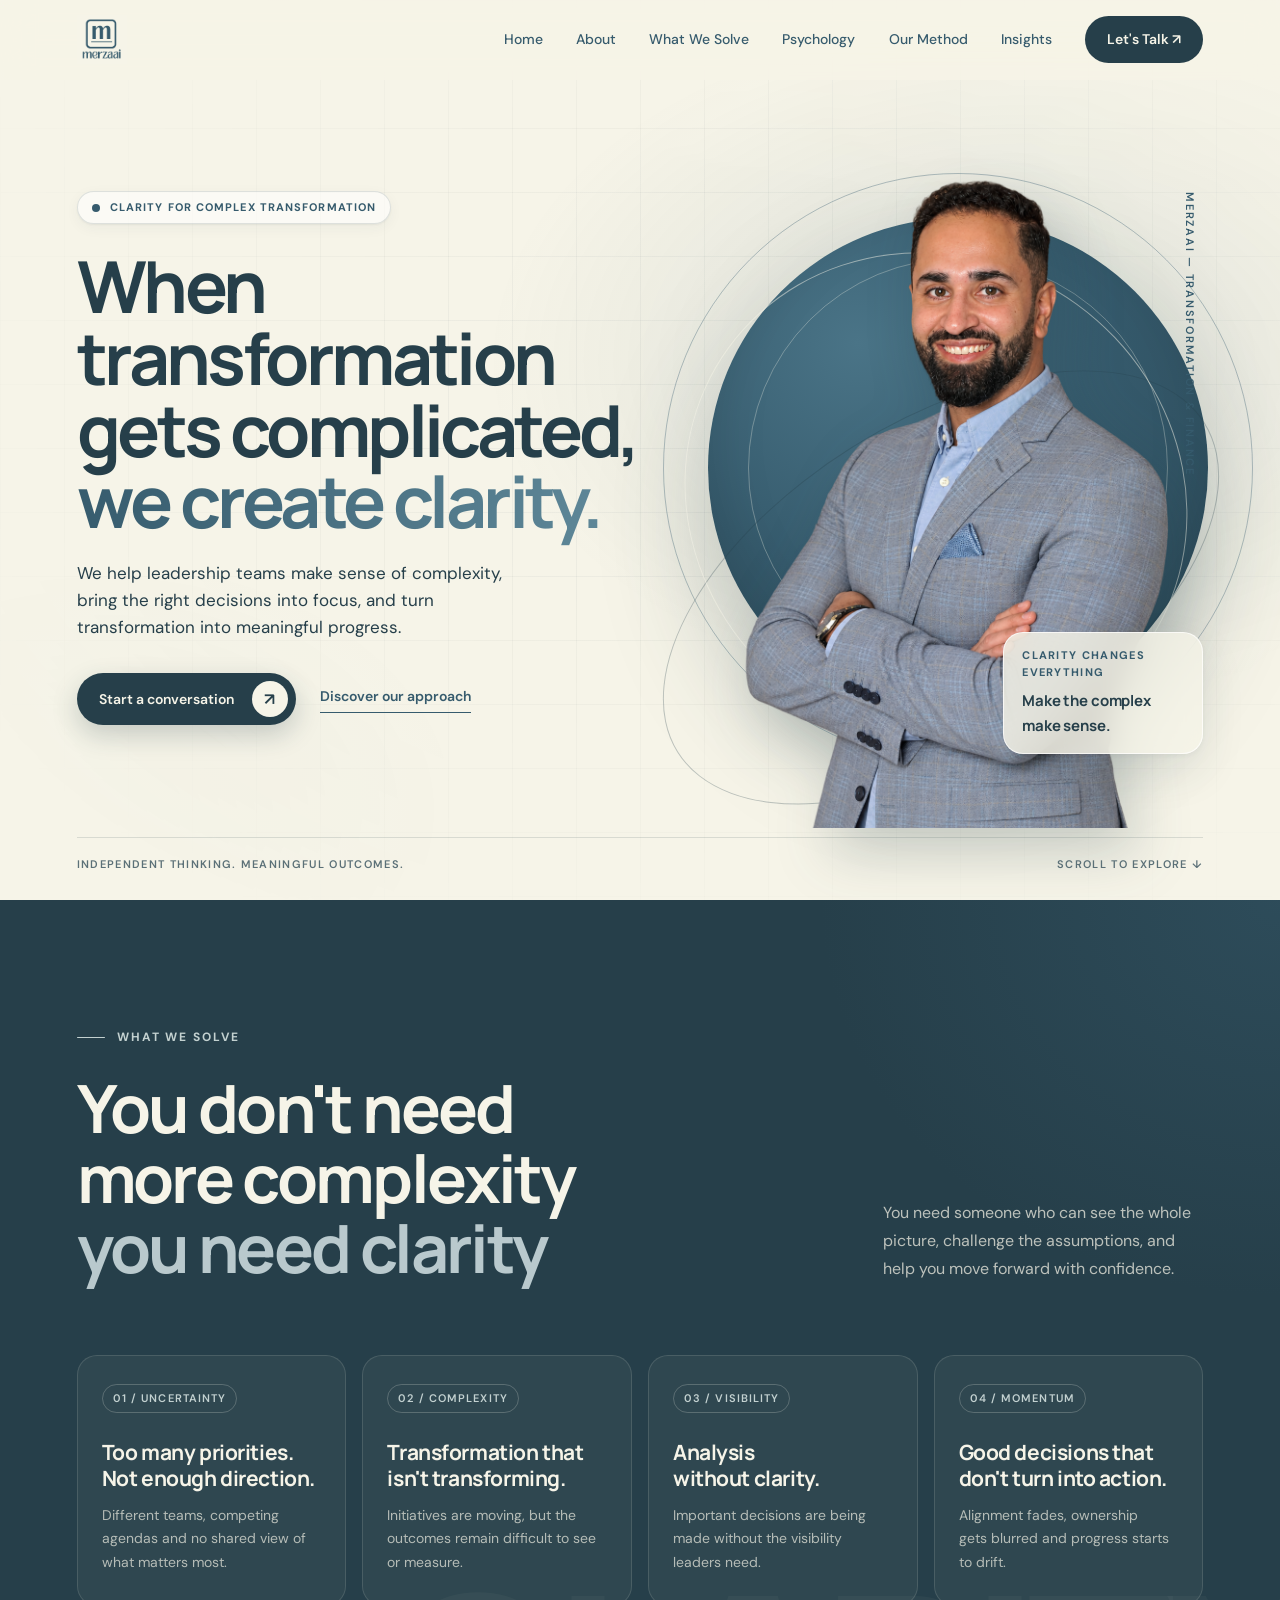
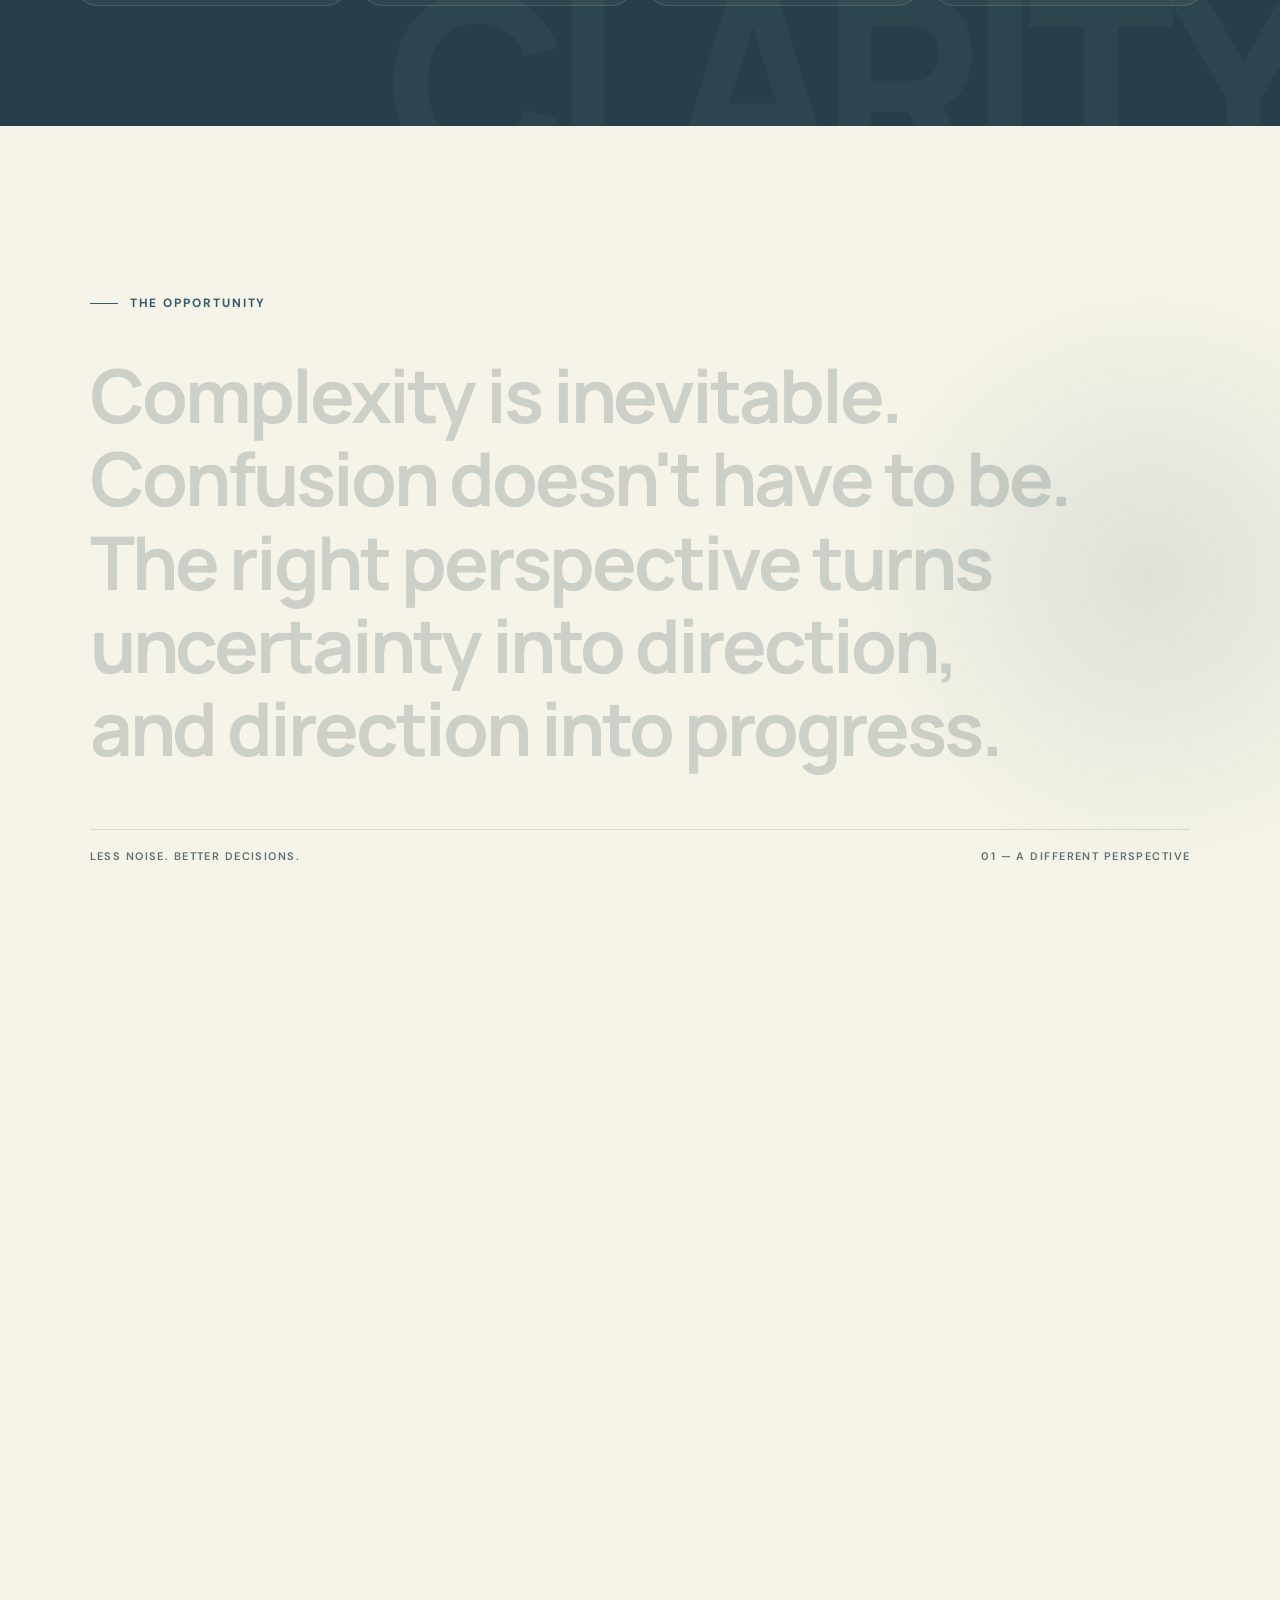
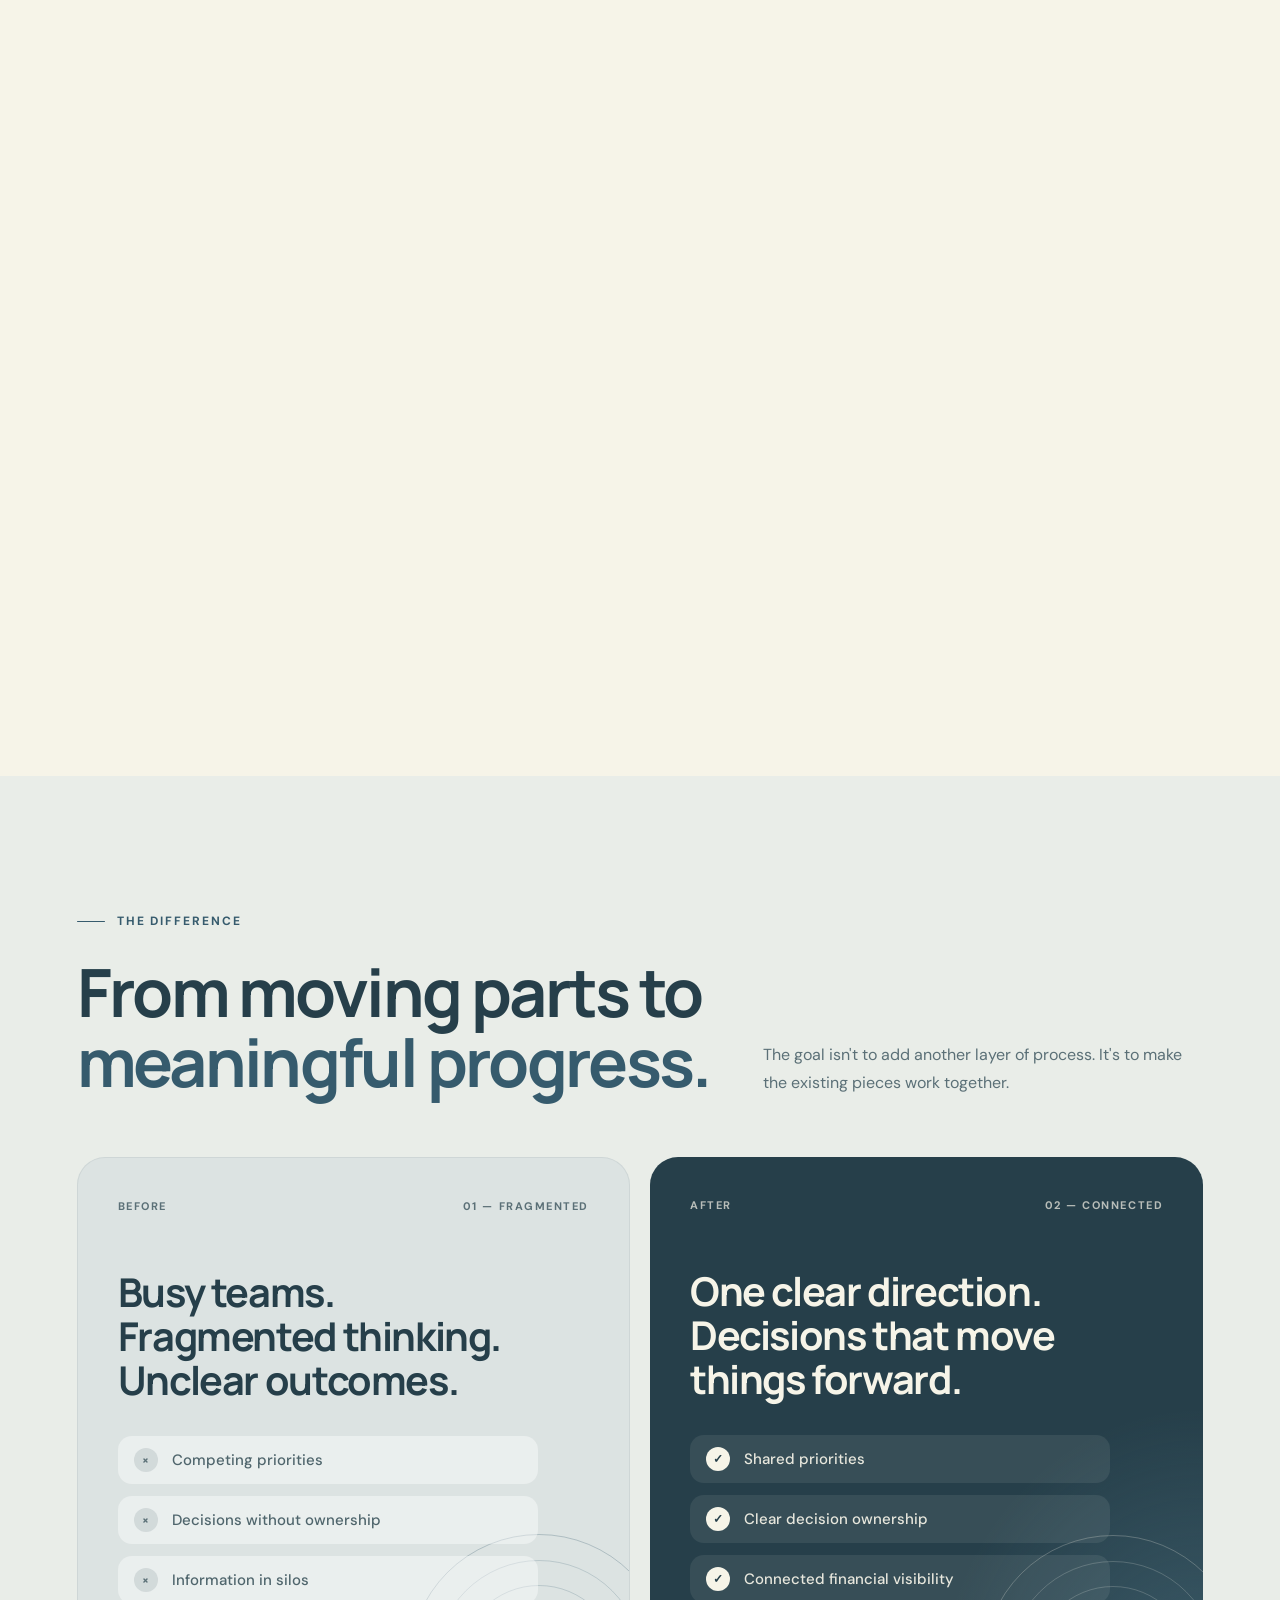
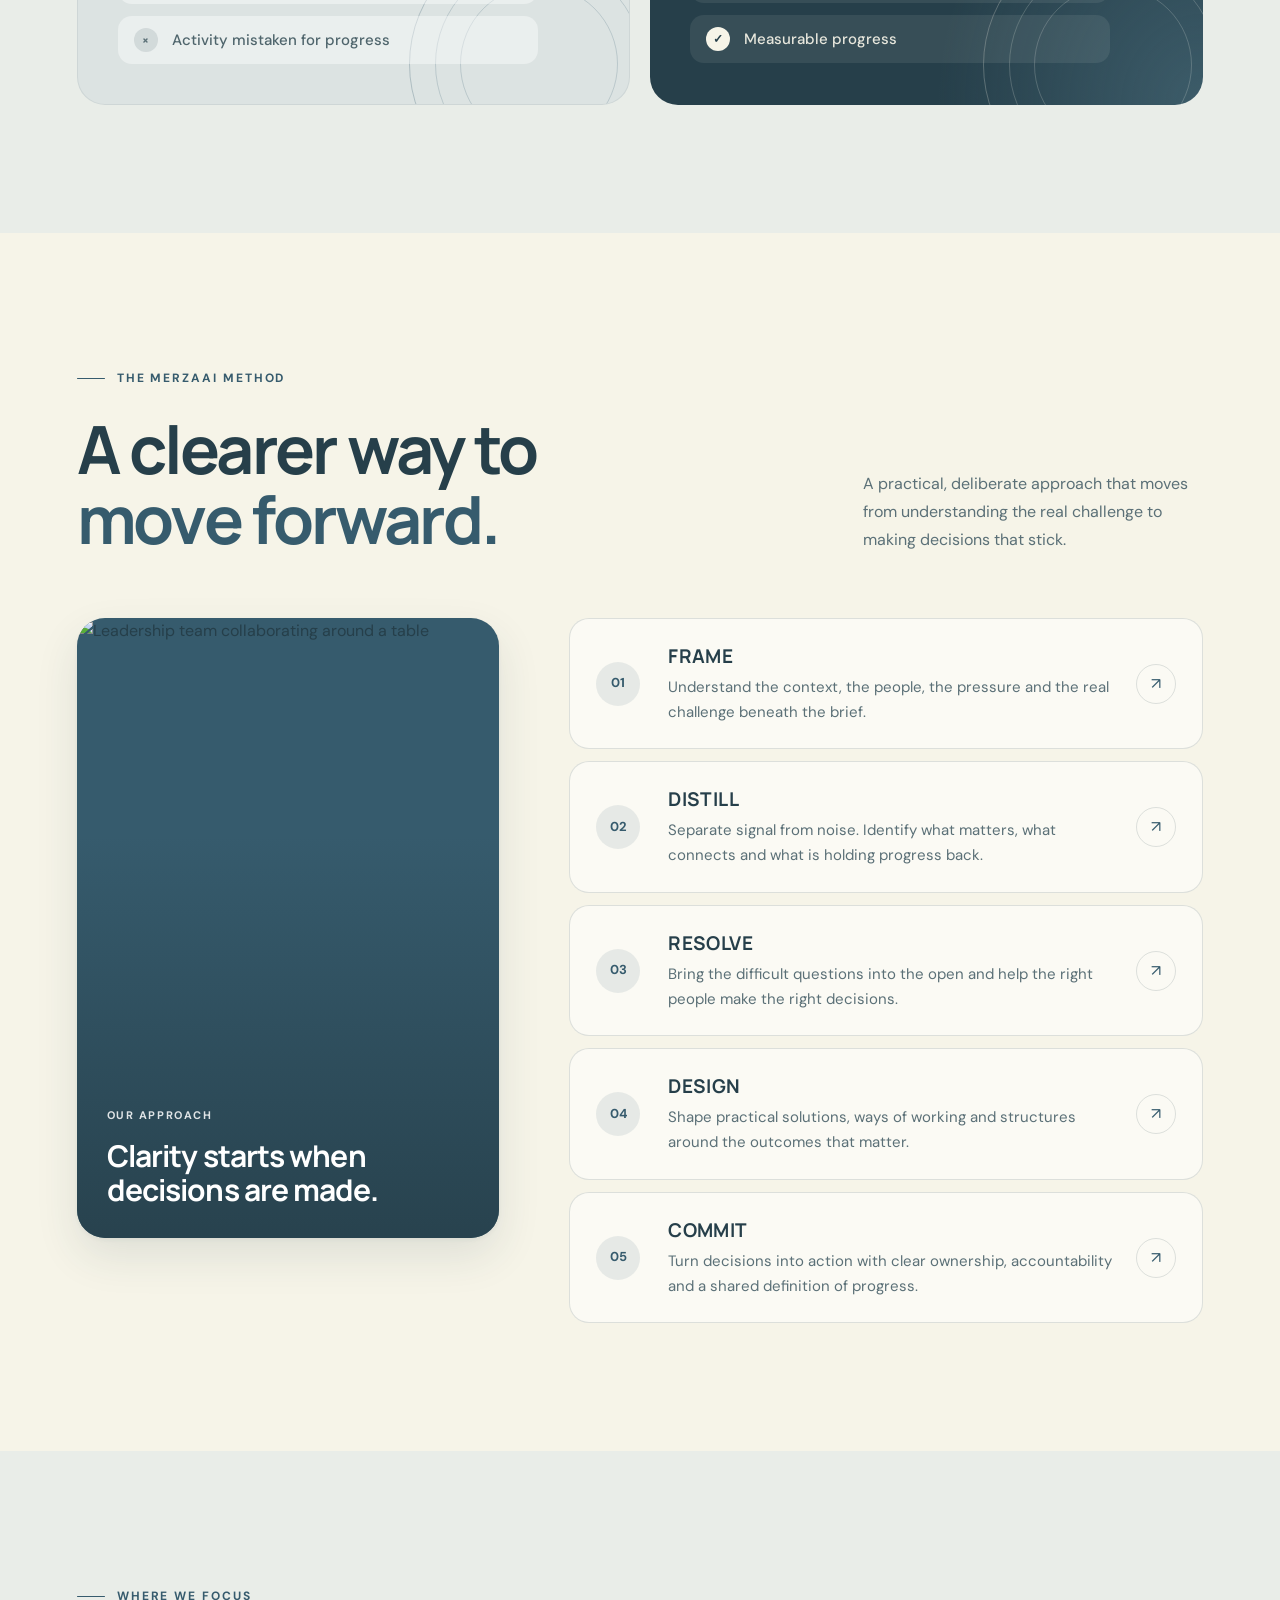
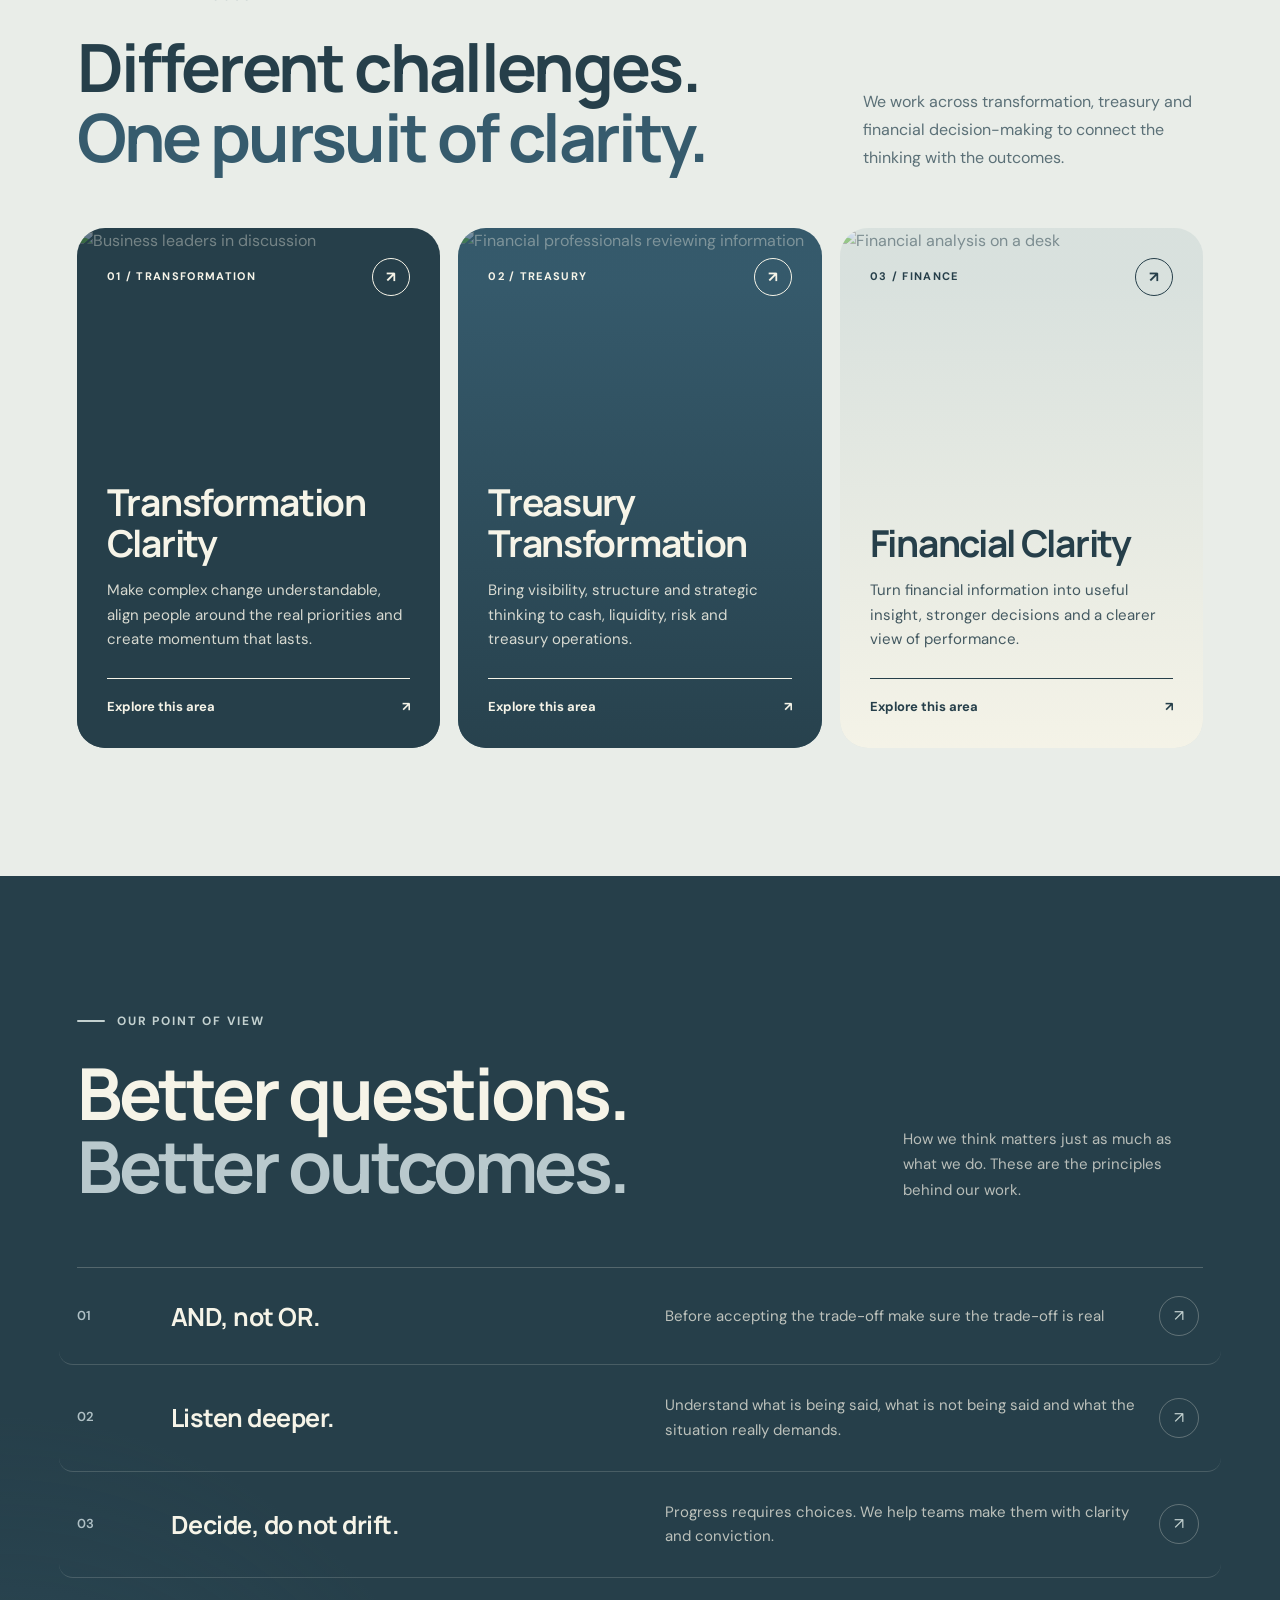
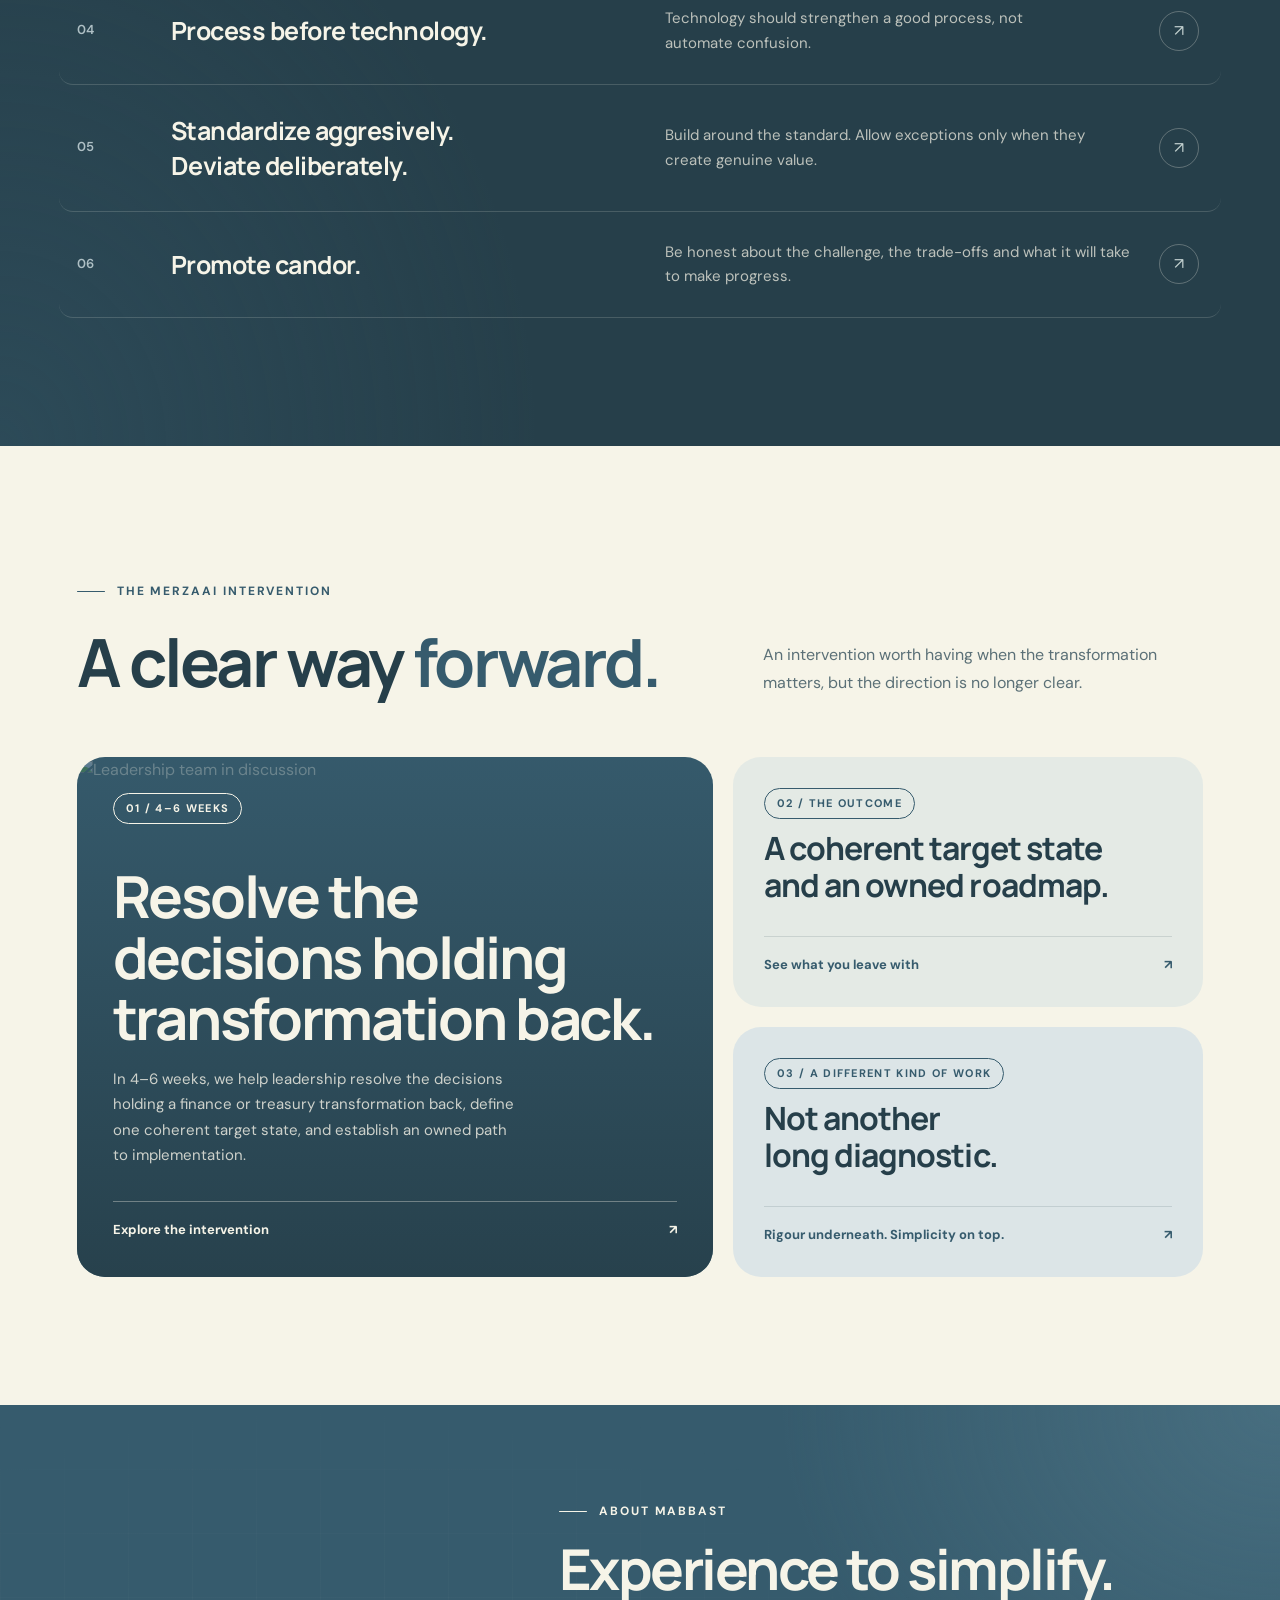
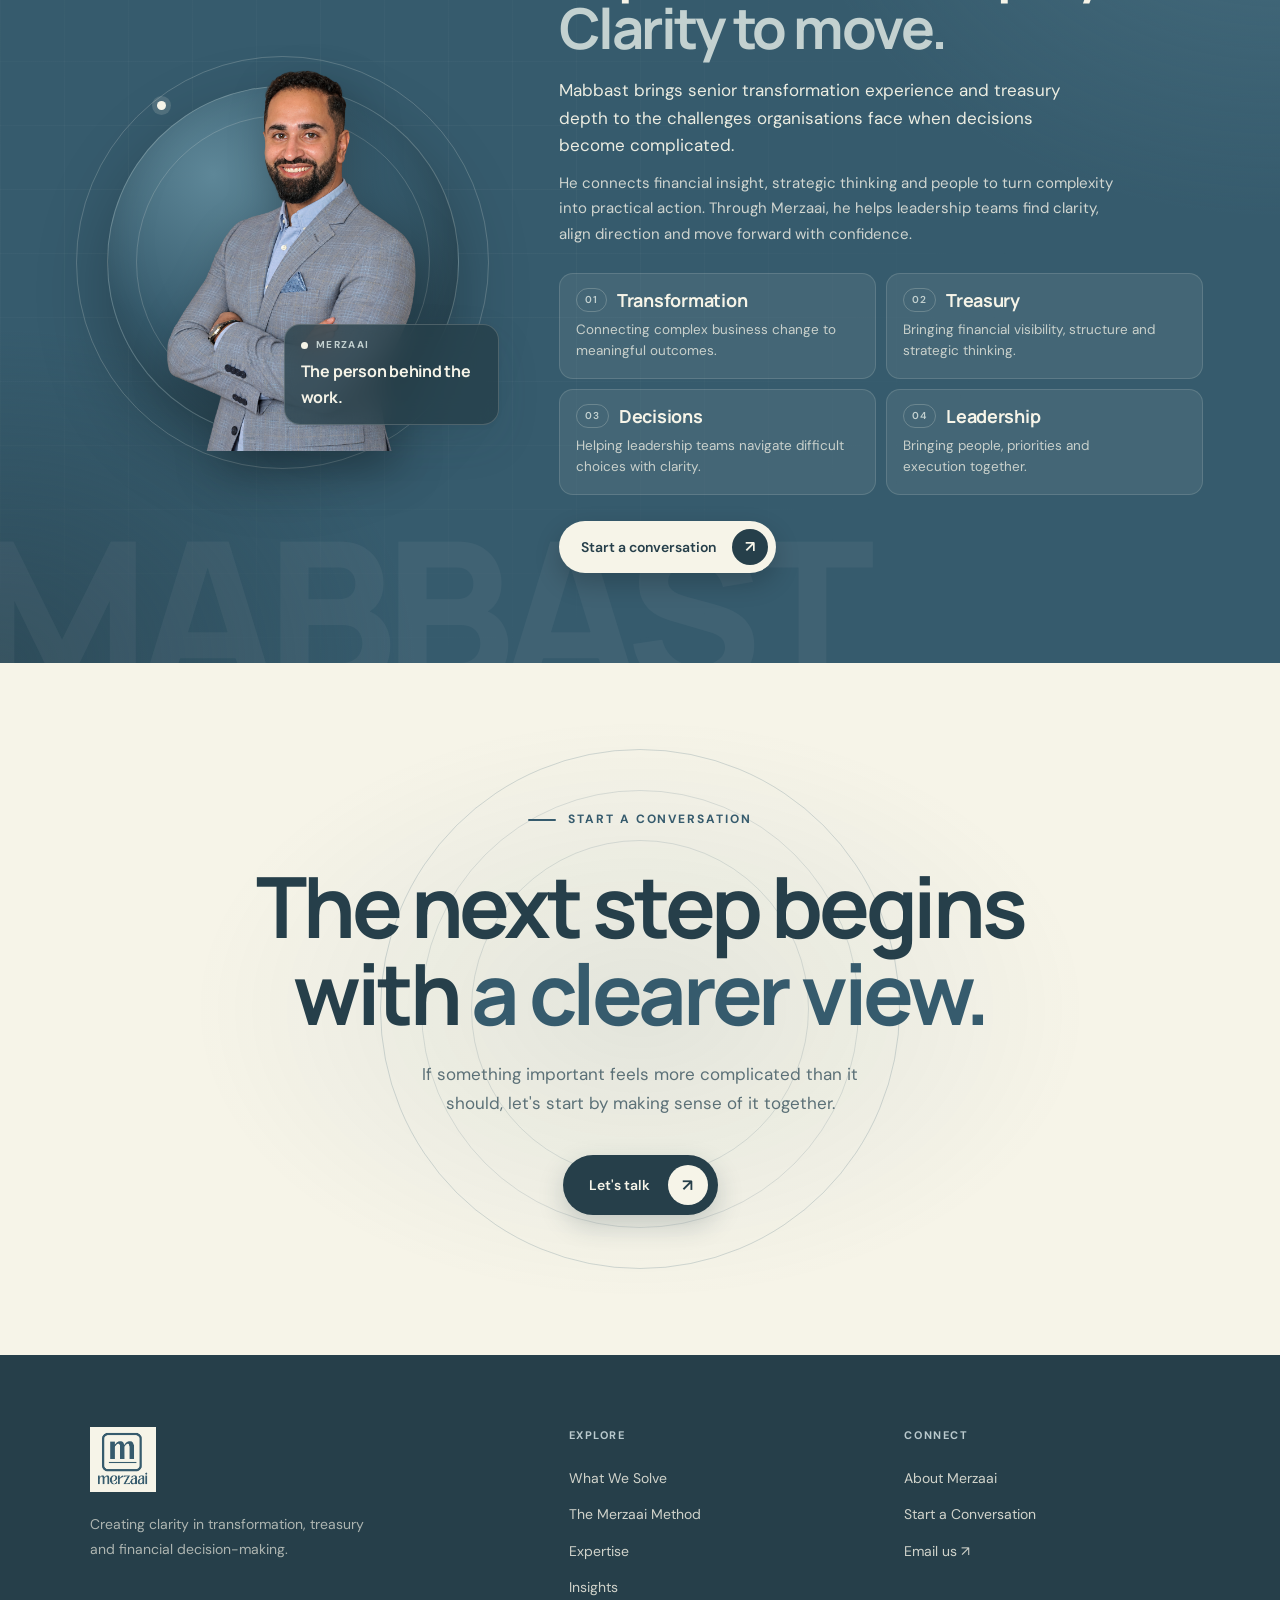
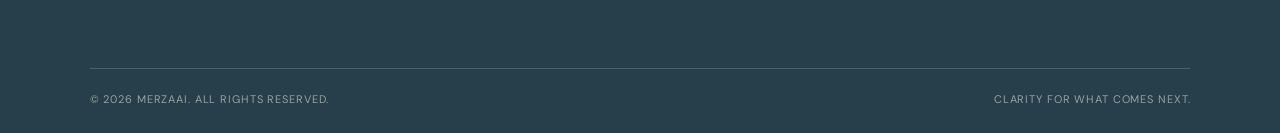
==== index.html @ 0c4315cc "Add files via upload" ====
<!DOCTYPE html>
<html lang="en">
<head>
<meta charset="UTF-8">
<meta name="viewport" content="width=device-width, initial-scale=1.0">
<meta name="description" content="Merzaai — creating clarity in transformation, treasury and finance.">
<meta name="theme-color" content="#F6F4E8">
<title>Merzaai — Create Clarity</title>

<link rel="preconnect" href="https://fonts.googleapis.com">
<link rel="preconnect" href="https://fonts.gstatic.com" crossorigin>
<link href="https://fonts.googleapis.com/css2?family=DM+Sans:wght@400;500;600;700&family=Manrope:wght@400;500;600;700;800&display=swap" rel="stylesheet">

<script src="https://cdnjs.cloudflare.com/ajax/libs/gsap/3.12.5/gsap.min.js"></script>
<script src="https://cdnjs.cloudflare.com/ajax/libs/gsap/3.12.5/ScrollTrigger.min.js"></script>
<link rel="stylesheet" href="styles/index.css">


</head>

<body>

<div class="progress" id="progress"></div>

<header class="header" id="header">
  <a href="#home" class="brand" aria-label="Merzaai home">
    <img src="logo2.png" alt="Merzaai logo">
  </a>

  <button class="menu-toggle" aria-label="Toggle navigation" aria-expanded="false">☰</button>

        <nav class="nav" id="mainNav">
    <a href="index.html">Home</a>
    <a href="about.html">About</a>
    <a href="what-we-solve.html">What We Solve</a>
    <a href="the-psychology-of-transformation.html">Psychology</a>
    <a href="the-merzaai-method.html">Our Method</a>
    <a href="insights.html">Insights</a>
    <a href="contact.html" class="nav-cta">Let's Talk ↗</a>
</nav>
</header>

<main>

<!-- HERO -->
<section class="hero" id="home">
  <div class="hero-copy">
    <div class="hero-kicker">
      <span class="kicker-dot"></span>
      Clarity for complex transformation
    </div>

    <h1>
      When transformation gets complicated,
      <span class="accent">we create clarity.</span>
    </h1>

    <p class="hero-description"> 
      We help leadership teams make sense of complexity, bring the right
      decisions into focus, and turn transformation into meaningful progress.
    </p>

    <div class="hero-actions">
      <a href="#contact" class="primary-button">Start a conversation <span>↗</span></a>
      <a href="#method" class="hero-secondary">Discover our approach</a>
    </div>
  </div>

  <div class="hero-visual">
    <div class="hero-disc"></div>
    <div class="hero-orbit"></div>
    <div class="hero-orbit second"></div>

    <img
      class="hero-person"
      src="mab.png"
      alt="Mabbast portrait"
    >

    <div class="hero-caption">
      <small>Clarity changes everything</small>
      <strong>Make the complex make sense.</strong>
    </div>

    <div class="hero-index">MERZAAI — TRANSFORMATION & FINANCE</div>
  </div>

  <div class="hero-bottom">
    <span>Independent thinking. Meaningful outcomes.</span>
    <span>Scroll to explore ↓</span>
  </div>
</section>

<!-- RECOGNITION -->
<section class="recognition" id="recognition">
  <div class="container">
    <div class="recognition-top">
      <div>
        <div class="eyebrow">What we solve</div>
        <h2>
          You don't need more complexity
          <em>you need clarity</em>
        </h2>
      </div>
      <p>
        You need someone who can see the whole picture, challenge the
        assumptions, and help you move forward with confidence.
      </p>
    </div>

    <div class="recognition-grid">
      <article class="recognition-item">
        <span class="recognition-number">01 / UNCERTAINTY</span>
        <h3>Too many priorities. Not enough direction.</h3>
        <p>Different teams, competing agendas and no shared view of what matters most.</p>
      </article>

      <article class="recognition-item">
        <span class="recognition-number">02 / COMPLEXITY</span>
        <h3>Transformation that isn't transforming.</h3>
        <p>Initiatives are moving, but the outcomes remain difficult to see or measure.</p>
      </article>

      <article class="recognition-item">
        <span class="recognition-number">03 / VISIBILITY</span>
        <h3>Analysis without clarity.</h3>
        <p>Important decisions are being made without the visibility leaders need.</p>
      </article>

      <article class="recognition-item">
        <span class="recognition-number">04 / MOMENTUM</span>
        <h3>Good decisions that don't turn into action.</h3>
        <p>Alignment fades, ownership gets blurred and progress starts to drift.</p>
      </article>
    </div>
  </div>
</section>

<!-- AMBITION SCROLL REVEAL -->
<section class="ambition" id="ambition">
  <div class="ambition-sticky">
    <div class="ambition-inner">
      <div class="eyebrow">The opportunity</div>
      <h2 class="ambition-copy" id="ambitionCopy">
        Complexity is inevitable. Confusion doesn't have to be.
        The right perspective turns uncertainty into direction, and direction into progress.
      </h2>
      <div class="ambition-foot">
        <span>Less noise. Better decisions.</span>
        <span>01 — A different perspective</span>
      </div>
    </div>
  </div>
</section>

<!-- BEFORE / AFTER -->
<section class="transformation section-padding">
  <div class="container">
    <div class="transformation-header">
      <div>
        <div class="eyebrow">The difference</div>
        <h2 class="section-heading" style="margin-top:26px">
          From moving parts to
          <em>meaningful progress.</em>
        </h2>
      </div>
      <p class="section-intro">
        The goal isn't to add another layer of process. It's to make the
        existing pieces work together.
      </p>
    </div>

    <div class="comparison">
      <div class="comparison-panel before-panel">
        <div class="panel-label">
          <span>Before</span>
          <span>01 — Fragmented</span>
        </div>
        <h3 class="panel-title">Busy teams. Fragmented thinking. Unclear outcomes.</h3>
        <div class="panel-list">
          <div><i>×</i> Competing priorities</div>
          <div><i>×</i> Decisions without ownership</div>
          <div><i>×</i> Information in silos</div>
          <div><i>×</i> Activity mistaken for progress</div>
        </div>
        <div class="panel-decoration"></div>
      </div>

      <div class="comparison-panel after-panel">
        <div class="panel-label">
          <span>After</span>
          <span>02 — Connected</span>
        </div>
        <h3 class="panel-title">One clear direction. Decisions that move things forward.</h3>
        <div class="panel-list">
          <div><i>✓</i> Shared priorities</div>
          <div><i>✓</i> Clear decision ownership</div>
          <div><i>✓</i> Connected financial visibility</div>
          <div><i>✓</i> Measurable progress</div>
        </div>
        <div class="panel-decoration"></div>
      </div>
    </div>
  </div>
</section>

<!-- METHOD -->
<section class="method section-padding" id="method">
  <div class="container">
    <div class="method-heading">
      <div>
        <div class="eyebrow">The Merzaai method</div>
        <h2 class="section-heading" style="margin-top:26px">
          A clearer way to
          <em>move forward.</em>
        </h2>
      </div>
      <p>
        A practical, deliberate approach that moves from understanding the
        real challenge to making decisions that stick.
      </p>
    </div>

    <div class="method-layout">
      <div class="method-photo">
        <img
          src="https://images.pexels.com/photos/3184436/pexels-photo-3184436.jpeg?auto=compress&cs=tinysrgb&w=1200"
          alt="Leadership team collaborating around a table"
          loading="lazy"
        >
        <div class="photo-caption">
          <small>Our approach</small>
          <h3>Clarity starts when decisions are made.</h3>
        </div>
      </div>

      <div class="method-steps">
        <article class="method-step">
          <span class="step-number">01</span>
          <div class="step-content">
            <h3>FRAME</h3>
            <p>Understand the context, the people, the pressure and the real challenge beneath the brief.</p>
          </div>
          <span class="step-arrow">↗</span>
        </article>

        <article class="method-step">
          <span class="step-number">02</span>
          <div class="step-content">
            <h3>DISTILL</h3>
            <p>Separate signal from noise. Identify what matters, what connects and what is holding progress back.</p>
          </div>
          <span class="step-arrow">↗</span>
        </article>

        <article class="method-step">
          <span class="step-number">03</span>
          <div class="step-content">
            <h3>RESOLVE</h3>
            <p>Bring the difficult questions into the open and help the right people make the right decisions.</p>
          </div>
          <span class="step-arrow">↗</span>
        </article>

        <article class="method-step">
          <span class="step-number">04</span>
          <div class="step-content">
            <h3>DESIGN</h3>
            <p>Shape practical solutions, ways of working and structures around the outcomes that matter.</p>
          </div>
          <span class="step-arrow">↗</span>
        </article>

        <article class="method-step">
          <span class="step-number">05</span>
          <div class="step-content">
            <h3>COMMIT</h3>
            <p>Turn decisions into action with clear ownership, accountability and a shared definition of progress.</p>
          </div>
          <span class="step-arrow">↗</span>
        </article>
      </div>
    </div>
  </div>
</section>

<!-- EXPERTISE -->
<section class="expertise section-padding" id="expertise">
  <div class="container">
    <div class="expertise-top">
      <div>
        <div class="eyebrow">Where we focus</div>
        <h2 class="section-heading" style="margin-top:26px">
          Different challenges.
          <em>One pursuit of clarity.</em>
        </h2>
      </div>
      <p>
        We work across transformation, treasury and financial decision-making
        to connect the thinking with the outcomes.
      </p>
    </div>

    <div class="expertise-grid">
      <article class="expertise-card">
        <div class="expertise-image">
          <img src="https://images.pexels.com/photos/3183150/pexels-photo-3183150.jpeg?auto=compress&cs=tinysrgb&w=1000" alt="Business leaders in discussion" loading="lazy">
        </div>
        <div class="expertise-meta">
          <span>01 / Transformation</span>
          <span>↗</span>
        </div>
        <div class="expertise-copy">
          <h3>Transformation Clarity</h3>
          <p>Make complex change understandable, align people around the real priorities and create momentum that lasts.</p>
          <a href="#contact" class="expertise-link">Explore this area <span>↗</span></a>
        </div>
      </article>

      <article class="expertise-card">
        <div class="expertise-image">
          <img src="https://images.pexels.com/photos/7567434/pexels-photo-7567434.jpeg?auto=compress&cs=tinysrgb&w=1000" alt="Financial professionals reviewing information" loading="lazy">
        </div>
        <div class="expertise-meta">
          <span>02 / Treasury</span>
          <span>↗</span>
        </div>
        <div class="expertise-copy">
          <h3>Treasury Transformation</h3>
          <p>Bring visibility, structure and strategic thinking to cash, liquidity, risk and treasury operations.</p>
          <a href="#contact" class="expertise-link">Explore this area <span>↗</span></a>
        </div>
      </article>

      <article class="expertise-card">
        <div class="expertise-image">
          <img src="https://images.pexels.com/photos/6801648/pexels-photo-6801648.jpeg?auto=compress&cs=tinysrgb&w=1000" alt="Financial analysis on a desk" loading="lazy">
        </div>
        <div class="expertise-meta">
          <span>03 / Finance</span>
          <span>↗</span>
        </div>
        <div class="expertise-copy">
          <h3>Financial Clarity</h3>
          <p>Turn financial information into useful insight, stronger decisions and a clearer view of performance.</p>
          <a href="#contact" class="expertise-link">Explore this area <span>↗</span></a>
        </div>
      </article>
    </div>
  </div>
</section>

<!-- POINT OF VIEW -->
<section class="point-view section-padding">
  <div class="container">
    <div class="point-heading">
      <div>
        <div class="eyebrow">Our point of view</div>
        <h2 style="margin-top:26px">
          Better questions.
          <em>Better outcomes.</em>
        </h2>
      </div>
      <p>
        How we think matters just as much as what we do. These are the
        principles behind our work.
      </p>
    </div>

    <div class="point-list">
      <article class="point-row">
        <span>01</span>
        <h3>AND, not OR.</h3>
        <p>Before accepting the trade-off make sure the trade-off is real</p>
        <b>↗</b>
      </article>

      <article class="point-row">
        <span>02</span>
        <h3>Listen deeper.</h3>
        <p>Understand what is being said, what is not being said and what the situation really demands.</p>
        <b>↗</b>
      </article>

      <article class="point-row">
        <span>03</span>
        <h3>Decide, do not drift.</h3>
        <p>Progress requires choices. We help teams make them with clarity and conviction.</p>
        <b>↗</b>
      </article>

      <article class="point-row">
        <span>04</span>
        <h3>Process before technology.</h3>
        <p>Technology should strengthen a good process, not automate confusion.</p>
        <b>↗</b>
      </article>

      <article class="point-row">
        <span>05</span>
        <h3>Standardize aggresively. Deviate deliberately.</h3>
        <p>Build around the standard. Allow exceptions only when they create genuine value.</p>
        <b>↗</b>
      </article>

      <article class="point-row">
        <span>06</span>
        <h3>Promote candor.</h3>
        <p>Be honest about the challenge, the trade-offs and what it will take to make progress.</p>
        <b>↗</b>
      </article>
    </div>
  </div>
</section>

<!-- INSIGHTS -->
<section class="insights section-padding" id="insights">
  <div class="container">
    <div class="insights-heading">
      <div>
        <div class="eyebrow">The Merzaai Intervention</div>
        <h2 class="section-heading" style="margin-top:26px">
          A clear way
          <em>forward.</em>
        </h2>
      </div>
      <p class="section-intro">
        An intervention worth having when the transformation matters,
        but the direction is no longer clear.
      </p>
    </div>

    <div class="insight-grid">
      <article class="insight-feature">
        <div class="insight-feature-image">
          <img src="https://images.pexels.com/photos/3184291/pexels-photo-3184291.jpeg?auto=compress&cs=tinysrgb&w=1200" alt="Leadership team in discussion" loading="lazy">
        </div>
        <div class="insight-type">01 / 4–6 weeks</div>
        <div>
          <h3>Resolve the decisions holding transformation back.</h3>
          <p>
            In 4–6 weeks, we help leadership resolve the decisions holding a finance
            or treasury transformation back, define one coherent target state, and
            establish an owned path to implementation.
          </p>
          <div class="insight-bottom">
            <span>Explore the intervention</span>
            <span>↗</span>
          </div>
        </div>
      </article>

      <div class="insight-side">
        <article class="insight-card">
          <div class="insight-type">02 / The outcome</div>
          <div>
            <h3>A coherent target state and an owned roadmap.</h3>
            <div class="insight-bottom">
              <span>See what you leave with</span>
              <span>↗</span>
            </div>
          </div>
        </article>

        <article class="insight-card">
          <div class="insight-type">03 / A different kind of work</div>
          <div>
            <h3>Not another long diagnostic.</h3>
            <div class="insight-bottom">
              <span>Rigour underneath. Simplicity on top.</span>
              <span>↗</span>
            </div>
          </div>
        </article>
      </div>
    </div>
  </div>
</section>

<!-- ABOUT -->
<section class="mb-about" id="about" aria-labelledby="mb-heading">
  <div class="container">
    <div class="mb-layout">

      <figure class="mb-portrait" data-mb style="--i:0">
        <div class="mb-disc" aria-hidden="true"><span class="mb-dot"></span></div>
        <img
          src="mab.png"
          alt=""
          loading="lazy"
        >
        <figcaption class="mb-tag">
          <small>Merzaai</small>
          <strong>The person behind the work.</strong>
        </figcaption>
      </figure>

      <div class="mb-copy">
        <div class="eyebrow" data-mb style="--i:1">About Mabbast</div>

        <h2 id="mb-heading" data-mb style="--i:2">
          Experience to simplify.
          <em>Clarity to move.</em>
        </h2>

        <div class="mb-intro" data-mb style="--i:3">
          <p>Mabbast brings senior transformation experience and treasury depth to the challenges organisations face when decisions become complicated.</p>
          <p>He connects financial insight, strategic thinking and people to turn complexity into practical action. Through Merzaai, he helps leadership teams find clarity, align direction and move forward with confidence.</p>
        </div>

        <div class="mb-grid">
          <article class="mb-card" data-mb style="--i:4">
            <div class="mb-card-head"><span class="mb-num">01</span><h3>Transformation</h3></div>
            <p>Connecting complex business change to meaningful outcomes.</p>
          </article>
          <article class="mb-card" data-mb style="--i:5">
            <div class="mb-card-head"><span class="mb-num">02</span><h3>Treasury</h3></div>
            <p>Bringing financial visibility, structure and strategic thinking.</p>
          </article>
          <article class="mb-card" data-mb style="--i:6">
            <div class="mb-card-head"><span class="mb-num">03</span><h3>Decisions</h3></div>
            <p>Helping leadership teams navigate difficult choices with clarity.</p>
          </article>
          <article class="mb-card" data-mb style="--i:7">
            <div class="mb-card-head"><span class="mb-num">04</span><h3>Leadership</h3></div>
            <p>Bringing people, priorities and execution together.</p>
          </article>
        </div>

        <div class="mb-cta-row" data-mb style="--i:8">
          <a href="#contact" class="mb-cta">Start a conversation <span>↗</span></a>
        </div>
      </div>

    </div>
  </div>

  <script>
  (() => {
    const section = document.querySelector(".mb-about");
    if (!section) return;
    const items = section.querySelectorAll("[data-mb]");
    const reduce = window.matchMedia("(prefers-reduced-motion: reduce)").matches;
    if (reduce || !("IntersectionObserver" in window)) return;

    section.classList.add("mb-js");
    const io = new IntersectionObserver((entries) => {
      entries.forEach(e => {
        if (e.isIntersecting) { e.target.classList.add("mb-in"); io.unobserve(e.target); }
      });
    }, { threshold: 0.12, rootMargin: "0px 0px -6% 0px" });
    items.forEach(el => io.observe(el));
  })();
  </script>
</section>

<!-- CONTACT -->
<section class="final-cta" id="contact">
  <div class="cta-orbit"></div>
  <div class="eyebrow">Start a conversation</div>
  <h2>
    The next step begins with
    <em>a clearer view.</em>
  </h2>
  <p>
    If something important feels more complicated than it should,
    let's start by making sense of it together.
  </p>
  <a href="mailto:hello@merzaai.com" class="primary-button">
    Let's talk <span>↗</span>
  </a>
</section>

</main>

<footer class="footer">
  <div class="footer-main">
    <div class="footer-brand">
  <a href="#home" aria-label="Merzaai home">
    <img src="./logo2.png" alt="Merzaai logo">
  </a>
  <p>
    Creating clarity in transformation, treasury and financial decision-making.
  </p>
</div>

    <div class="footer-column">
      <small>Explore</small>
      <a href="#recognition">What We Solve</a>
      <a href="#method">The Merzaai Method</a>
      <a href="#expertise">Expertise</a>
      <a href="#insights">Insights</a>
    </div>

    <div class="footer-column">
      <small>Connect</small>
      <a href="#about">About Merzaai</a>
      <a href="#contact">Start a Conversation</a>
      <a href="mailto:hello@merzaai.com">Email us ↗</a>
    </div>
  </div>

  <div class="footer-bottom">
    <span>© 2026 MERZAAI. ALL RIGHTS RESERVED.</span>
    <span>CLARITY FOR WHAT COMES NEXT.</span>
  </div>
</footer>

<script>
/* HEADER STATE + SCROLL PROGRESS */
(() => {
  const header = document.getElementById("header");
  const bar = document.getElementById("progress");
  let ticking = false;

  const update = () => {
    const y = window.scrollY;
    header.classList.toggle("scrolled", y > 20);
    const max = document.documentElement.scrollHeight - window.innerHeight;
    bar.style.transform = `scaleX(${max > 0 ? Math.min(1, y / max) : 0})`;
    ticking = false;
  };

  window.addEventListener("scroll", () => {
    if (!ticking) { requestAnimationFrame(update); ticking = true; }
  }, { passive: true });
  update();
})();

/* MOBILE NAVIGATION */
const menuToggle = document.querySelector(".menu-toggle");
const nav = document.querySelector(".nav");

menuToggle.addEventListener("click", () => {
  const isOpen = nav.classList.toggle("open");
  menuToggle.setAttribute("aria-expanded", String(isOpen));
  menuToggle.textContent = isOpen ? "×" : "☰";
});

nav.querySelectorAll("a").forEach(link => {
  link.addEventListener("click", () => {
    nav.classList.remove("open");
    menuToggle.setAttribute("aria-expanded", "false");
    menuToggle.textContent = "☰";
  });
});

/* REVEAL ON SCROLL (staggered within each group) */
const revealObserver = new IntersectionObserver((entries) => {
  entries.forEach(entry => {
    if (entry.isIntersecting) {
      entry.target.classList.add("visible");
      revealObserver.unobserve(entry.target);
    }
  });
}, { threshold: 0.12, rootMargin: "0px 0px -6% 0px" });

document.querySelectorAll(
  ".recognition-item, .comparison-panel, .method-photo, .method-step, .expertise-card, .point-row, .insight-feature, .insight-card, .about-photo, .about-copy, .credential"
).forEach(el => {
  const siblings = [...el.parentElement.children].filter(c => c.matches(".reveal, .recognition-item, .comparison-panel, .method-photo, .method-step, .expertise-card, .point-row, .insight-feature, .insight-card, .about-photo, .about-copy, .credential"));
  el.style.setProperty("--d", `${Math.min(siblings.indexOf(el), 5) * 0.08}s`);
  el.classList.add("reveal");
  revealObserver.observe(el);
});

/* HERO INTRO */
window.addEventListener("load", () => {
  const showAll = () => document.querySelectorAll(".hero-copy > *, .hero-visual").forEach(el => {
    el.style.opacity = 1; el.style.transform = "none";
  });

  if (window.matchMedia("(prefers-reduced-motion: reduce)").matches || !window.gsap) {
    showAll(); return;
  }

  gsap.to(".hero-copy > *", { opacity: 1, y: 0, duration: .9, stagger: .13, ease: "power3.out", delay: .15 });
  gsap.to(".hero-visual", { opacity: 1, y: 0, duration: 1.2, ease: "power3.out", delay: .35 });
  gsap.from(".hero-disc", { scale: .8, opacity: 0, duration: 1.3, ease: "power3.out", delay: .35 });

  /* subtle parallax on the portrait */
  if (window.ScrollTrigger) {
    gsap.registerPlugin(ScrollTrigger);
    gsap.to(".hero-person", {
      yPercent: 6,
      ease: "none",
      scrollTrigger: { trigger: ".hero", start: "top top", end: "bottom top", scrub: true }
    });
  }
});

/* SCROLL-LINKED WORD REVEAL */
(() => {
  const section = document.querySelector(".ambition");
  const heading = document.querySelector("#ambitionCopy");
  if (!section || !heading) return;

  const words = heading.textContent.trim().replace(/\s+/g, " ").split(" ");
  heading.innerHTML = words.map((w, i) => `<span class="word" data-index="${i}">${w}&nbsp;</span>`).join("");
  const wordElements = [...heading.querySelectorAll(".word")];

  if (window.matchMedia("(prefers-reduced-motion: reduce)").matches) {
    wordElements.forEach(w => w.classList.add("active"));
    return;
  }

  if (window.gsap && window.ScrollTrigger) {
    gsap.registerPlugin(ScrollTrigger);
    gsap.to(wordElements, {
      color: "#365B6D",
      stagger: { each: .055, from: "start" },
      scrollTrigger: { trigger: section, start: "top top", end: "bottom bottom", scrub: 1.1 }
    });
  } else {
    const updateWords = () => {
      const rect = section.getBoundingClientRect();
      const progress = Math.max(0, Math.min(1, -rect.top / (section.offsetHeight - window.innerHeight)));
      const activeCount = Math.ceil(progress * words.length);
      wordElements.forEach((w, i) => w.classList.toggle("active", i < activeCount));
    };
    window.addEventListener("scroll", updateWords, { passive: true });
    updateWords();
  }
})();
</script>

</body>
</html>
---- styles/index.css ----
:root {
  --primary: #365B6D;
  --secondary: #F6F4E8;
  --third: #263F4A;
  --paper: #F6F4E8;
  --ink: #263F4A;
  --line: rgba(38,63,74,.14);
  --muted: #5B7077;           /* darker than before: better contrast */
  --mist: #E9EDE8;
  --serif: "Manrope", sans-serif;
  --sans: "DM Sans", sans-serif;

  --radius-sm: 12px;
  --radius: 20px;
  --radius-lg: 28px;
  --ease: cubic-bezier(.22,.8,.24,1);
  --shadow-sm: 0 1px 2px rgba(38,63,74,.06), 0 4px 14px rgba(38,63,74,.05);
  --shadow-md: 0 2px 4px rgba(38,63,74,.05), 0 18px 44px rgba(38,63,74,.11);
  --shadow-lg: 0 4px 8px rgba(38,63,74,.06), 0 30px 70px rgba(38,63,74,.16);
}

* { box-sizing: border-box; margin: 0; padding: 0; }

html { scroll-behavior: smooth; scroll-padding-top: 90px; }

body {
  background: var(--paper);
  color: var(--ink);
  font-family: var(--sans);
  font-size: 16px;
  line-height: 1.6;
  overflow-x: hidden;
  -webkit-font-smoothing: antialiased;
  text-rendering: optimizeLegibility;
}

a { color: inherit; text-decoration: none; }
img { display: block; max-width: 100%; }
button { font: inherit; }

h1, h2, h3 { text-wrap: balance; }
p { text-wrap: pretty; }

::selection { background: var(--primary); color: var(--secondary); }

:focus-visible {
  outline: 2px solid var(--primary);
  outline-offset: 4px;
  border-radius: 6px;
}

.container { width: min(1280px, 88%); margin-inline: auto; }

/* scroll progress */
.progress {
  position: fixed;
  top: 0; left: 0;
  height: 3px;
  width: 100%;
  background: var(--primary);
  transform-origin: left;
  transform: scaleX(0);
  z-index: 200;
}

/* ---------- shared ---------- */

.eyebrow {
  display: inline-flex;
  align-items: center;
  gap: 12px;
  color: var(--primary);
  font-size: 12px;
  font-weight: 700;
  letter-spacing: .16em;
  text-transform: uppercase;
}
.eyebrow::before {
  content: "";
  width: 28px; height: 1.5px;
  background: currentColor;
  border-radius: 2px;
}

.section-padding { padding-block: clamp(88px, 10vw, 150px); }

.section-heading {
  font: 700 clamp(40px, 5.2vw, 70px)/1.05 var(--serif);
  letter-spacing: -.04em;
}
.section-heading em { color: var(--primary); font-style: normal; }

.section-intro {
  max-width: 440px;
  color: var(--muted);
  font-size: 16px;
  line-height: 1.75;
}

.text-link {
  display: inline-flex; align-items: center; gap: 20px;
  padding-bottom: 9px;
  border-bottom: 1.5px solid var(--primary);
  font-size: 14px; font-weight: 700;
  transition: gap .3s var(--ease);
}
.text-link:hover { gap: 29px; }
.text-link span { color: var(--primary); font-size: 18px; }

/* buttons */
.primary-button {
  display: inline-flex; align-items: center; gap: 18px;
  padding: 10px 10px 10px 26px;
  background: var(--third);
  color: var(--secondary);
  font-size: 14px; font-weight: 600;
  border-radius: 100px;
  box-shadow: 0 10px 26px rgba(38,63,74,.22);
  transition: transform .35s var(--ease), background .3s, box-shadow .35s var(--ease);
}
.primary-button span {
  width: 40px; height: 40px;
  display: grid; place-items: center;
  border-radius: 50%;
  background: var(--secondary);
  color: var(--third);
  font-size: 17px;
  transition: transform .35s var(--ease), background .3s;
}
.primary-button:hover {
  transform: translateY(-3px);
  background: var(--primary);
  box-shadow: 0 16px 34px rgba(38,63,74,.28);
}
.primary-button:hover span { transform: rotate(45deg); }

/* ---------- header ---------- */

.header {
  position: fixed; top: 0; left: 0; right: 0;
  height: 80px;
  padding-inline: max(6%, calc((100vw - 1280px) / 2));
  display: flex; align-items: center; justify-content: space-between;
  background: rgba(246,244,232,.78);
  -webkit-backdrop-filter: saturate(160%) blur(16px);
  backdrop-filter: saturate(160%) blur(16px);
  border-bottom: 1px solid transparent;
  z-index: 100;
  transition: height .35s var(--ease), border-color .3s, box-shadow .3s, background .3s;
}
.header.scrolled {
  height: 68px;
  border-color: var(--line);
  background: rgba(246,244,232,.9);
  box-shadow: 0 8px 30px rgba(38,63,74,.06);
}

.brand img { width: 50px; max-height: 100px; object-fit: contain; object-position: left center; }

.nav { display: flex; align-items: center; gap: clamp(20px, 2.6vw, 38px); }

.nav a:not(.nav-cta) {
  position: relative;
  font-size: 14px; font-weight: 500;
  color: var(--primary);
  padding: 6px 0;
  transition: color .25s;
}
.nav a:not(.nav-cta)::after {
  content: "";
  position: absolute; left: 0; bottom: 0;
  width: 100%; height: 1.5px;
  background: var(--third);
  transform: scaleX(0); transform-origin: right;
  transition: transform .35s var(--ease);
}
.nav a:not(.nav-cta):hover { color: var(--third); }
.nav a:not(.nav-cta):hover::after { transform: scaleX(1); transform-origin: left; }

.nav-cta {
  border-radius: 100px;
  padding: 12px 22px;
  background: var(--third);
  color: var(--secondary) !important;
  font-size: 14px; font-weight: 600;
  transition: background .3s, transform .3s var(--ease);
}
.nav-cta:hover { background: var(--primary); transform: translateY(-2px); }

.menu-toggle {
  display: none;
  width: 44px; height: 44px;
  background: none; border: 1px solid var(--line); border-radius: 50%;
  color: var(--third); font-size: 20px; cursor: pointer;
}

/* ---------- hero ---------- */

.hero {
  height: 100svh;            /* was min-height: 100vh — now fixed to the viewport */
  min-height: 560px;         /* safety floor for very short windows */
  padding: 88px max(6%, calc((100vw - 1280px) / 2)) 72px;
  display: grid;
  grid-template-columns: 1.04fr .96fr;
  grid-template-rows: minmax(0, 1fr);
  align-items: center;
  position: relative;
  overflow: hidden;
}

.hero::before {                       /* soft ambient glow + fine grid */
  content: "";
  position: absolute; inset: 0;
  background:
    radial-gradient(60% 55% at 80% 40%, rgba(54,91,109,.14), transparent 70%),
    radial-gradient(40% 40% at 8% 90%, rgba(54,91,109,.08), transparent 70%),
    linear-gradient(rgba(38,63,74,.045) 1px, transparent 1px) 0 0 / 64px 64px,
    linear-gradient(90deg, rgba(38,63,74,.045) 1px, transparent 1px) 0 0 / 64px 64px;
  -webkit-mask-image: radial-gradient(ellipse 85% 80% at 60% 45%, #000 30%, transparent 85%);
  mask-image: radial-gradient(ellipse 85% 80% at 60% 45%, #000 30%, transparent 85%);
  pointer-events: none;
}

.hero-copy { position: relative; z-index: 4; padding-bottom: 0; }

.hero-kicker {
  display: inline-flex; align-items: center; gap: 10px;
  padding: 7px 14px;
  background: rgba(255,255,255,.55);
  border: 1px solid var(--line);
  border-radius: 100px;
  color: var(--primary);
  font-size: 11px; font-weight: 700; letter-spacing: .1em; text-transform: uppercase;
  box-shadow: var(--shadow-sm);
}
.kicker-dot {
  width: 8px; height: 8px; border-radius: 50%;
  background: var(--primary);
  box-shadow: 0 0 0 0 rgba(54,91,109,.5);
  animation: pulse 2.4s infinite;
}
@keyframes pulse {
  70% { box-shadow: 0 0 0 9px rgba(54,91,109,0); }
  100% { box-shadow: 0 0 0 0 rgba(54,91,109,0); }
}

.hero h1 {
  max-width: 700px;
  margin-top: clamp(16px, 3vh, 28px);
  font: 700 clamp(36px, min(5.6vw, 9vh), 80px)/1 var(--serif);
  letter-spacing: -.05em;
}

.hero h1 .accent {
  background: linear-gradient(100deg, var(--primary), #5E8798);
  -webkit-background-clip: text; background-clip: text;
  -webkit-text-fill-color: transparent;
  color: var(--primary);
  font-style: normal;
}

.hero-description {
  max-width: 450px;
  margin-top: clamp(14px, 2.4vh, 22px);
  font-size: clamp(15px, 2vh, 17px);
  line-height: 1.6;
}

.hero-actions { display: flex; align-items: center; gap: 24px; margin-top: clamp(20px, 3.6vh, 32px); flex-wrap: wrap; }
.hero .primary-button { padding: 8px 8px 8px 22px; }
.hero .primary-button span { width: 36px; height: 36px; }


.hero-secondary {
  font-size: 14px; font-weight: 600; color: var(--primary);
  border-bottom: 1.5px solid var(--primary);
  padding-bottom: 5px;
  transition: color .25s, border-color .25s;
}
.hero-secondary:hover { color: var(--third); border-color: var(--third); }

.hero-visual { position: relative; height: 100%; min-height: 0; isolation: isolate; }

.hero-disc { width: min(40vw, 66vh, 500px); }

.hero-disc {
  position: absolute;
  aspect-ratio: 1;
  border-radius: 50%;
  background: radial-gradient(circle at 30% 25%, #4A7487 0%, var(--primary) 45%, #2C4B5A 100%);
  top: 50%; left: 50%;
  transform: translate(-45%, -48%);
  box-shadow: 0 50px 110px rgba(38,63,74,.28), inset 0 -30px 60px rgba(0,0,0,.12);
}
.hero-disc::before, .hero-disc::after {
  content: ""; position: absolute; inset: 8%;
  border: 1px solid rgba(246,244,232,.3); border-radius: 50%;
}
.hero-disc::after { inset: -9%; border-color: rgba(54,91,109,.35); }

.hero-person {
  position: absolute; z-index: 3;
  height: 100%; 
  max-height: none;
  object-fit: contain; object-position: bottom center;
  bottom: 0; left: 50%;
  transform: translateX(-48%);
  filter: drop-shadow(14px 24px 28px rgba(38,63,74,.22));
}

.hero-orbit {
  position: absolute;
  width: 115%; height: 45%;
  top: 45%; left: -6%;
  border: 1px solid rgba(38,63,74,.28);
  border-radius: 50%;
  transform: rotate(-32deg);
  z-index: 2;
}
.hero-orbit::after {                 /* travelling dot */
  content: "";
  position: absolute; top: -4px; left: 50%;
  width: 8px; height: 8px; border-radius: 50%;
  background: var(--secondary);
  box-shadow: 0 0 0 4px rgba(54,91,109,.25);
  offset-path: none;
  animation: orbit 14s linear infinite;
  transform-origin: 0 calc(22.5vh);
}
.hero-orbit.second {
  width: 95%; height: 65%;
  top: 23%; left: 3%;
  transform: rotate(36deg);
  border-color: rgba(246,244,232,.5);
}
.hero-orbit.second::after { display: none; }
.hero-orbit:not(.second)::after { display: none; } /* keep it clean on all sizes */

.hero-caption {
  position: absolute; z-index: 5;
  right: 0; bottom: 13%;
  padding: 14px 18px;
  background: rgba(246,244,232,.82);
  -webkit-backdrop-filter: blur(14px); backdrop-filter: blur(14px);
  border: 1px solid rgba(255,255,255,.7);
  border-radius: var(--radius);
  box-shadow: var(--shadow-md);
  max-width: 200px;
  animation: float 6s ease-in-out infinite;
  bottom: 10%;
}
@keyframes float { 50% { transform: translateY(-9px); } }

.hero-caption small {
  display: block; margin-bottom: 6px;
  color: var(--primary);
  font-size: 11px; font-weight: 700; letter-spacing: .12em; text-transform: uppercase;
}
.hero-caption strong { font: 700 15px var(--serif); letter-spacing: -.01em; }

.hero-index {
  position: absolute; right: 1%; top: 14%;
  writing-mode: vertical-rl;
  color: var(--primary);
  font-size: 11px; font-weight: 600; letter-spacing: .16em;
}

.hero-bottom {
  position: absolute; left: max(6%, calc((100vw - 1280px) / 2)); right: max(6%, calc((100vw - 1280px) / 2)); bottom: 26px;
  display: flex; justify-content: space-between;
  padding-top: 18px;
  border-top: 1px solid var(--line);
  color: var(--muted);
  font-size: 11px; font-weight: 600; letter-spacing: .12em; text-transform: uppercase;
}

/* ---------- recognition ---------- */

.recognition {
  background:
    radial-gradient(60% 80% at 100% 0%, rgba(54,91,109,.45), transparent 60%),
    var(--third);
  color: var(--secondary);
  padding-block: 120px;
  position: relative; overflow: hidden;
}
.recognition::after {
  content: "CLARITY";
  position: absolute; right: -2%; bottom: -50px;
  font: 800 clamp(110px, 19vw, 270px)/.8 var(--serif);
  letter-spacing: -.06em;
  color: rgba(246,244,232,.035);
  pointer-events: none;
}
.recognition .eyebrow { color: #C3D1D0; }

.recognition-top { display: flex; justify-content: space-between; align-items: end; gap: 35px; position: relative; z-index: 2; }

.recognition h2 {
  max-width: 780px; margin-top: 26px;
  font: 700 clamp(40px, 5.2vw, 70px)/1.05 var(--serif);
  letter-spacing: -.04em;
}
.recognition h2 em { color: #B9C9CD; font-style: normal; }

.recognition-top p {
  max-width: 320px;
  color: rgba(246,244,232,.72);
  font-size: 16px; line-height: 1.75;
}

.recognition-grid {
  display: grid; grid-template-columns: repeat(4, 1fr);
  gap: 16px;
  margin-top: 72px;
  position: relative; z-index: 2;
}

.recognition-item {
  padding: 28px 24px 30px;
  background: rgba(246,244,232,.045);
  border: 1px solid rgba(246,244,232,.13);
  border-radius: var(--radius);
  transition: background .35s, transform .4s var(--ease), border-color .35s;
}
.recognition-item:hover {
  background: rgba(246,244,232,.09);
  border-color: rgba(246,244,232,.28);
  transform: translateY(-6px);
}
.recognition-number {
  display: inline-block;
  padding: 5px 10px;
  border: 1px solid rgba(246,244,232,.22);
  border-radius: 100px;
  color: #C3D1D0;
  font-size: 11px; font-weight: 600; letter-spacing: .1em;
}
.recognition-item h3 {
  margin-top: 26px;
  font: 700 21px/1.25 var(--serif);
  letter-spacing: -.02em;
}
.recognition-item p {
  margin-top: 12px;
  color: rgba(246,244,232,.68);
  font-size: 14px; line-height: 1.7;
}

/* ---------- ambition ---------- */

.ambition { height: 250vh; background: var(--paper); position: relative; }

.ambition-sticky {
  height: 100vh; min-height: 570px;
  position: sticky; top: 0;
  display: flex; align-items: center; overflow: hidden;
}
.ambition-sticky::before {
  content: ""; position: absolute;
  width: 620px; height: 620px; border-radius: 50%;
  right: -180px; top: 50%; transform: translateY(-50%);
  background: radial-gradient(circle, rgba(54,91,109,.12), transparent 68%);
  pointer-events: none;
}

.ambition-inner { width: min(1200px, 86%); margin-inline: auto; position: relative; }
.ambition .eyebrow { margin-bottom: 40px; }

.ambition-copy {
  max-width: 1100px;
  font: 700 clamp(40px, 5.8vw, 80px)/1.12 var(--serif);
  letter-spacing: -.04em;
}
.ambition-copy .word { display: inline-block; color: rgba(38,63,74,.2); transition: color .3s; }
.ambition-copy .word.active { color: var(--primary); }

.ambition-foot {
  display: flex; justify-content: space-between;
  margin-top: 60px; padding-top: 18px;
  border-top: 1px solid var(--line);
  color: var(--muted);
  font-size: 11px; font-weight: 600; letter-spacing: .13em; text-transform: uppercase;
}

/* ---------- before / after ---------- */

.transformation { background: var(--mist); }

.transformation-header { display: flex; justify-content: space-between; align-items: end; gap: 40px; margin-bottom: 60px; }
.transformation-header .section-heading { max-width: 700px; }

.comparison { display: grid; grid-template-columns: 1fr 1fr; gap: 20px; }

.comparison-panel {
  min-height: 440px; padding: 40px;
  position: relative; overflow: hidden;
  border-radius: var(--radius-lg);
  transition: transform .5s var(--ease), box-shadow .5s var(--ease);
}
.comparison-panel:hover { transform: translateY(-6px); box-shadow: var(--shadow-lg); }

.before-panel { background: #DCE3E2; border: 1px solid rgba(38,63,74,.08); }
.after-panel {
  background: radial-gradient(80% 90% at 100% 100%, rgba(94,135,152,.4), transparent 60%), var(--third);
  color: var(--secondary);
}

.panel-label {
  display: flex; justify-content: space-between;
  font-size: 11px; font-weight: 700; letter-spacing: .14em; text-transform: uppercase;
}
.before-panel .panel-label { color: var(--muted); }
.after-panel .panel-label { color: rgba(246,244,232,.7); }

.panel-title {
  max-width: 440px; margin-top: 56px;
  font: 700 clamp(28px, 3.1vw, 42px)/1.1 var(--serif);
  letter-spacing: -.035em;
}

.panel-list { display: grid; gap: 12px; margin-top: 34px; max-width: 420px; position: relative; z-index: 2; }

.panel-list div {
  display: flex; align-items: center; gap: 14px;
  padding: 12px 16px;
  border-radius: 14px;
  font-size: 15px; font-weight: 500;
}
.before-panel .panel-list div { background: rgba(255,255,255,.4); color: #4F656C; }
.after-panel .panel-list div { background: rgba(246,244,232,.08); color: rgba(246,244,232,.92); }

.panel-list i {
  flex: none;
  width: 24px; height: 24px; border-radius: 50%;
  display: grid; place-items: center;
  font-size: 12px; font-style: normal; font-weight: 700;
}
.before-panel .panel-list i { background: rgba(38,63,74,.12); color: #5B7077; }
.after-panel .panel-list i { background: var(--secondary); color: var(--third); }

.panel-decoration {
  position: absolute; right: -40px; bottom: -90px;
  width: 260px; height: 260px;
  border: 1px solid rgba(54,91,109,.28); border-radius: 50%;
}
.panel-decoration::before, .panel-decoration::after {
  content: ""; position: absolute; inset: 25px;
  border: 1px solid rgba(54,91,109,.2); border-radius: 50%;
}
.panel-decoration::after { inset: 50px; }
.after-panel .panel-decoration { border-color: rgba(246,244,232,.25); }
.after-panel .panel-decoration::before, .after-panel .panel-decoration::after { border-color: rgba(246,244,232,.2); }

/* ---------- method ---------- */

.method { background: var(--paper); }

.method-heading { display: flex; justify-content: space-between; align-items: end; gap: 35px; margin-bottom: 64px; }
.method-heading h2 { max-width: 650px; }
.method-heading p { max-width: 340px; color: var(--muted); font-size: 16px; line-height: 1.75; }

.method-layout { display: grid; grid-template-columns: .8fr 1.2fr; gap: 70px; align-items: start; }

.method-photo {
  min-height: 620px;
  position: sticky; top: 110px;
  overflow: hidden;
  border-radius: var(--radius-lg);
  background: var(--primary);
  box-shadow: var(--shadow-md);
}
.method-photo img {
  width: 100%; height: 100%;
  position: absolute; inset: 0;
  object-fit: cover;
  transition: transform 1s var(--ease);
}
.method-photo:hover img { transform: scale(1.05); }
.method-photo::after {
  content: ""; position: absolute; inset: 35% 0 0;
  background: linear-gradient(transparent, rgba(38,63,74,.88));
}
.photo-caption { position: absolute; z-index: 2; bottom: 30px; left: 30px; right: 30px; color: #fff; }
.photo-caption small { font-size: 11px; font-weight: 700; letter-spacing: .14em; text-transform: uppercase; opacity: .85; }
.photo-caption h3 { max-width: 360px; margin-top: 12px; font: 700 30px/1.15 var(--serif); letter-spacing: -.03em; }

.method-steps { display: grid; gap: 12px; }

.method-step {
  display: grid; grid-template-columns: 52px 1fr 40px;
  gap: 20px; align-items: center;
  padding: 24px 26px;
  background: rgba(255,255,255,.5);
  border: 1px solid var(--line);
  border-radius: var(--radius);
  transition: background .35s, transform .4s var(--ease), box-shadow .4s var(--ease), border-color .3s;
}
.method-step:hover {
  background: #fff;
  transform: translateX(8px);
  box-shadow: var(--shadow-md);
  border-color: transparent;
}

.step-number {
  width: 44px; height: 44px;
  display: grid; place-items: center;
  border-radius: 50%;
  background: rgba(54,91,109,.1);
  color: var(--primary);
  font-size: 13px; font-weight: 700;
  transition: background .3s, color .3s;
}
.method-step:hover .step-number { background: var(--primary); color: var(--secondary); }

.step-content h3 { font: 700 19px var(--serif); letter-spacing: .02em; }
.step-content p { max-width: 460px; margin-top: 6px; color: var(--muted); font-size: 15px; line-height: 1.65; }

.step-arrow {
  width: 40px; height: 40px;
  display: grid; place-items: center;
  border: 1px solid var(--line); border-radius: 50%;
  color: var(--primary); font-size: 16px;
  transition: transform .35s var(--ease), background .3s, color .3s;
}
.method-step:hover .step-arrow { transform: rotate(45deg); background: var(--third); color: var(--secondary); border-color: var(--third); }

/* ---------- expertise ---------- */

.expertise { background: var(--mist); overflow: hidden; }

.expertise-top { display: flex; justify-content: space-between; align-items: end; gap: 35px; margin-bottom: 56px; }
.expertise-top h2 { max-width: 650px; }
.expertise-top p { max-width: 340px; color: var(--muted); font-size: 16px; line-height: 1.75; }

.expertise-grid { display: grid; grid-template-columns: repeat(3, 1fr); gap: 18px; }

.expertise-card {
  min-height: 520px;
  position: relative; overflow: hidden;
  background: var(--third); color: var(--secondary);
  border-radius: var(--radius-lg);
  display: flex; flex-direction: column; justify-content: space-between;
  padding: 30px;
  isolation: isolate;
  transition: transform .5s var(--ease), box-shadow .5s var(--ease);
}
.expertise-card:hover { transform: translateY(-8px); box-shadow: var(--shadow-lg); }
.expertise-card:nth-child(2) { background: var(--primary); }
.expertise-card:nth-child(3) { background: #D7E0DD; color: var(--third); }

.expertise-image { position: absolute; inset: 0; z-index: -2; }
.expertise-image img {
  width: 100%; height: 100%; object-fit: cover; opacity: .4;
  transition: transform 1s var(--ease), opacity .5s;
}
.expertise-card:nth-child(3) .expertise-image img { opacity: .55; }
.expertise-card:hover .expertise-image img { transform: scale(1.07); opacity: .55; }
.expertise-card:nth-child(3):hover .expertise-image img { opacity: .68; }

.expertise-card::after {
  content: ""; position: absolute; inset: 0; z-index: -1;
  background: linear-gradient(180deg, rgba(38,63,74,.05) 10%, rgba(38,63,74,.9));
}
.expertise-card:nth-child(3)::after {
  background: linear-gradient(180deg, rgba(246,244,232,.05) 10%, rgba(246,244,232,.94));
}

.expertise-meta { display: flex; justify-content: space-between; align-items: center; font-size: 11px; font-weight: 700; letter-spacing: .12em; text-transform: uppercase; }
.expertise-meta span:last-child {
  width: 38px; height: 38px; display: grid; place-items: center;
  border: 1px solid currentColor; border-radius: 50%;
  font-size: 15px; letter-spacing: 0;
  transition: transform .35s var(--ease), background .3s, color .3s;
}
.expertise-card:hover .expertise-meta span:last-child { transform: rotate(45deg); background: var(--secondary); color: var(--third); border-color: var(--secondary); }
.expertise-card:nth-child(3):hover .expertise-meta span:last-child { background: var(--third); color: var(--secondary); border-color: var(--third); }

.expertise-copy h3 { max-width: 320px; font: 700 clamp(28px, 2.9vw, 38px)/1.1 var(--serif); letter-spacing: -.035em; }
.expertise-copy p { max-width: 330px; margin-top: 14px; font-size: 15px; line-height: 1.65; opacity: .85; }

.expertise-link {
  display: flex; justify-content: space-between; align-items: center;
  margin-top: 26px; padding-top: 18px;
  border-top: 1px solid currentColor;
  font-size: 13px; font-weight: 700;
}
.expertise-link span { transition: transform .3s var(--ease); }
.expertise-link:hover span { transform: translate(4px,-4px); }

/* ---------- point of view ---------- */

.point-view {
  background: radial-gradient(70% 90% at 0% 100%, rgba(54,91,109,.4), transparent 60%), var(--third);
  color: var(--secondary);
  position: relative; overflow: hidden;
}
.point-view .eyebrow { color: #C3D1D0; }

.point-heading { display: flex; justify-content: space-between; align-items: end; gap: 40px; margin-bottom: 64px; }
.point-heading h2 { max-width: 720px; font: 700 clamp(44px, 5.6vw, 78px)/1.02 var(--serif); letter-spacing: -.045em; }
.point-heading h2 em { color: #B9C9CD; font-style: normal; }
.point-heading p { max-width: 300px; color: rgba(246,244,232,.7); font-size: 15px; line-height: 1.7; }

.point-list { border-top: 1px solid rgba(246,244,232,.22); }

.point-row {
  display: grid; grid-template-columns: 70px 1fr 1fr 44px;
  align-items: center; gap: 24px;
  padding: 28px 18px;
  margin-inline: -18px;
  border-bottom: 1px solid rgba(246,244,232,.16);
  border-radius: 14px;
  transition: background .35s, padding .35s var(--ease);
}
.point-row:hover { background: rgba(246,244,232,.07); padding-inline: 28px; }

.point-row span { color: #AFC0C5; font-size: 13px; font-weight: 600; }
.point-row h3 { font: 700 clamp(19px, 2vw, 25px) var(--serif); letter-spacing: -.02em; }
.point-row p { color: rgba(246,244,232,.72); font-size: 15px; line-height: 1.65; }
.point-row b {
  width: 40px; height: 40px; display: grid; place-items: center;
  border: 1px solid rgba(246,244,232,.28); border-radius: 50%;
  color: #C3D1D0; font-size: 16px; font-weight: 400;
  transition: transform .35s var(--ease), background .3s, color .3s;
}
.point-row:hover b { transform: rotate(45deg); background: var(--secondary); color: var(--third); }

/* ---------- insights ---------- */

.insights { background: var(--paper); }

.insights-heading { display: flex; justify-content: space-between; align-items: end; gap: 35px; margin-bottom: 60px; }
.insights-heading h2 { max-width: 620px; }

.insight-grid { display: grid; grid-template-columns: 1.15fr .85fr; gap: 20px; }

.insight-feature {
  min-height: 520px;
  background: var(--primary); color: var(--secondary);
  position: relative; overflow: hidden;
  border-radius: var(--radius-lg);
  display: flex; flex-direction: column; justify-content: space-between;
  padding: 36px;
  transition: transform .5s var(--ease), box-shadow .5s var(--ease);
}
.insight-feature:hover { transform: translateY(-6px); box-shadow: var(--shadow-lg); }

.insight-feature-image { position: absolute; inset: 0; z-index: 0; }
.insight-feature-image img { width: 100%; height: 100%; object-fit: cover; opacity: .3; transition: transform 1s var(--ease); }
.insight-feature:hover .insight-feature-image img { transform: scale(1.06); }
.insight-feature::after { content: ""; position: absolute; inset: 0; background: linear-gradient(180deg, rgba(38,63,74,.05), rgba(38,63,74,.92)); }
.insight-feature > *:not(.insight-feature-image) { position: relative; z-index: 2; }

.insight-feature .insight-type,
.insight-card .insight-type {
  display: inline-block; align-self: flex-start;
  padding: 6px 12px;
  border: 1px solid currentColor; border-radius: 100px;
  font-size: 11px; font-weight: 700; letter-spacing: .12em; text-transform: uppercase;
}

.insight-feature h3 { max-width: 580px; margin-top: 18px; font: 700 clamp(34px, 4.6vw, 58px)/1.05 var(--serif); letter-spacing: -.04em; }
.insight-feature p { max-width: 440px; margin-top: 18px; color: rgba(246,244,232,.8); font-size: 15px; line-height: 1.7; }

.insight-bottom {
  display: flex; justify-content: space-between; align-items: center;
  margin-top: 32px; padding-top: 18px;
  border-top: 1px solid rgba(246,244,232,.35);
  font-size: 13px; font-weight: 700;
}
.insight-bottom span:last-child { transition: transform .3s var(--ease); }
.insight-feature:hover .insight-bottom span:last-child,
.insight-card:hover .insight-bottom span:last-child { transform: translate(4px,-4px); }

.insight-side { display: grid; gap: 20px; }

.insight-card {
  min-height: 250px; padding: 30px;
  background: #E4EAE5;
  border: 1px solid transparent;
  border-radius: var(--radius-lg);
  position: relative; overflow: hidden;
  display: flex; flex-direction: column; justify-content: space-between;
  transition: transform .45s var(--ease), box-shadow .45s var(--ease), background .3s;
}
.insight-card:hover { transform: translateY(-6px); box-shadow: var(--shadow-md); background: #fff; }
.insight-card:nth-child(2) { background: #DCE5E7; }
.insight-card:nth-child(2):hover { background: #fff; }

.insight-card h3 { max-width: 350px; font: 700 clamp(23px, 2.5vw, 32px)/1.15 var(--serif); letter-spacing: -.03em; }
.insight-card .insight-type { color: var(--primary); }
.insight-card .insight-bottom { color: var(--primary); border-color: var(--line); }

/* ---------- about ---------- */

.about {
  background: radial-gradient(70% 80% at 100% 0%, rgba(94,135,152,.4), transparent 60%), var(--primary);
  color: var(--secondary);
  position: relative; overflow: hidden;
}
.about::before {
  content: "MERZAAI";
  position: absolute; left: -2%; bottom: -40px;
  font: 800 clamp(100px, 19vw, 270px)/.8 var(--serif);
  letter-spacing: -.06em;
  color: rgba(246,244,232,.055);
  pointer-events: none;
}

.about-top {
  display: flex; justify-content: space-between; align-items: center;
  padding-bottom: 22px;
  border-bottom: 1px solid rgba(246,244,232,.28);
  color: rgba(246,244,232,.78);
  font-size: 11px; font-weight: 700; letter-spacing: .14em; text-transform: uppercase;
}

.about-layout { display: grid; grid-template-columns: .9fr 1.1fr; gap: 90px; align-items: center; padding-top: 72px; position: relative; z-index: 2; }

.about-photo {
  min-height: 520px; position: relative;
  background: var(--third);
  border-radius: var(--radius-lg);
  overflow: hidden;
  box-shadow: 0 40px 80px rgba(0,0,0,.25);
}
.about-photo img {
  width: 100%; height: 100%;
  position: absolute; inset: 0;
  object-fit: cover; object-position: center 35%;
  transition: transform 1s var(--ease);
}
.about-photo:hover img { transform: scale(1.04); }

.about-photo-caption {
  position: absolute; bottom: 20px; left: 20px; right: 20px; z-index: 2;
  padding: 18px 20px;
  background: rgba(38,63,74,.72);
  border: 1px solid rgba(246,244,232,.15);
  border-radius: var(--radius);
  color: var(--secondary);
  -webkit-backdrop-filter: blur(14px); backdrop-filter: blur(14px);
}
.about-photo-caption small { display: block; font-size: 10px; font-weight: 600; letter-spacing: .14em; text-transform: uppercase; margin-bottom: 6px; opacity: .75; }
.about-photo-caption strong { font: 700 18px var(--serif); letter-spacing: -.01em; }

.about-copy .eyebrow { color: var(--secondary); }
.about-copy h2 { max-width: 650px; margin-top: 28px; font: 700 clamp(42px, 5.3vw, 72px)/1.04 var(--serif); letter-spacing: -.045em; }
.about-copy h2 em { color: #C3D1D0; font-style: normal; }
.about-copy > p { max-width: 540px; margin-top: 24px; color: rgba(246,244,232,.82); font-size: 16px; line-height: 1.8; }

.about-credentials { display: grid; grid-template-columns: 1fr 1fr; gap: 14px; margin-top: 40px; }

.credential {
  padding: 20px;
  background: rgba(246,244,232,.07);
  border: 1px solid rgba(246,244,232,.14);
  border-radius: var(--radius-sm);
  transition: background .3s, transform .35s var(--ease);
}
.credential:hover { background: rgba(246,244,232,.12); transform: translateY(-3px); }
.credential strong { display: block; font: 700 17px var(--serif); margin-bottom: 6px; }
.credential span { color: rgba(246,244,232,.75); font-size: 13px; line-height: 1.6; }

/* ---------- final cta ---------- */

.final-cta {
  position: relative; overflow: hidden;
  padding: 140px 7%;
  text-align: center;
  background: radial-gradient(50% 60% at 50% 50%, rgba(54,91,109,.1), transparent 70%), var(--paper);
}
.cta-orbit {
  position: absolute; width: 520px; height: 520px;
  border: 1px solid rgba(54,91,109,.2); border-radius: 50%;
  top: 50%; left: 50%; transform: translate(-50%,-50%);
  animation: spin 60s linear infinite;
}
.cta-orbit::before, .cta-orbit::after {
  content: ""; position: absolute; inset: 40px;
  border: 1px solid rgba(54,91,109,.15); border-radius: 50%;
}
.cta-orbit::after { inset: 90px; }
@keyframes spin { to { transform: translate(-50%,-50%) rotate(360deg); } }

.final-cta .eyebrow { justify-content: center; position: relative; }
.final-cta h2 { max-width: 950px; margin: 32px auto 24px; position: relative; font: 700 clamp(46px, 6.6vw, 90px)/1.03 var(--serif); letter-spacing: -.05em; }
.final-cta h2 em { color: var(--primary); font-style: normal; }
.final-cta p { max-width: 460px; margin: 0 auto 36px; color: var(--muted); font-size: 17px; line-height: 1.75; position: relative; }
.final-cta .primary-button { position: relative; }

/* ---------- footer ---------- */

.footer { background: var(--third); color: var(--secondary); padding: 72px max(7%, calc((100vw - 1280px) / 2)) 24px; }
.footer-main { display: grid; grid-template-columns: 1.5fr 1fr 1fr; gap: 50px; padding-bottom: 70px; }
.footer-brand img { display: block; width: 100px; height: auto; max-height: 65px; object-fit: contain; object-position: left center; filter: none; }
.footer-brand p { max-width: 300px; margin-top: 20px; color: rgba(246,244,232,.65); font-size: 14px; line-height: 1.75; }

.footer-column { display: flex; flex-direction: column; align-items: flex-start; gap: 14px; }
.footer-column small { margin-bottom: 8px; color: #B9C9CD; font-size: 11px; font-weight: 700; letter-spacing: .14em; text-transform: uppercase; }
.footer-column a { position: relative; color: rgba(246,244,232,.82); font-size: 14px; transition: color .2s, transform .3s var(--ease); }
.footer-column a:hover { color: #fff; transform: translateX(4px); }

.footer-bottom { display: flex; justify-content: space-between; gap: 20px; padding-top: 22px; border-top: 1px solid rgba(246,244,232,.18); color: rgba(246,244,232,.55); font-size: 11px; letter-spacing: .08em; }

/* ---------- reveal ---------- */

.reveal { opacity: 0; transform: translateY(32px); transition: opacity .9s ease, transform .9s var(--ease); transition-delay: var(--d, 0s); }
.reveal.visible { opacity: 1; transform: translateY(0); }

.hero-copy > *, .hero-visual { opacity: 0; transform: translateY(25px); }

/* comparison/step hover must override reveal transform once visible */
.comparison-panel.reveal.visible, .method-step.reveal.visible,
.expertise-card.reveal.visible, .insight-feature.reveal.visible, .insight-card.reveal.visible { transition-delay: 0s; }
.reveal.visible.comparison-panel:hover, .reveal.visible.expertise-card:hover,
.reveal.visible.insight-feature:hover, .reveal.visible.insight-card:hover { transform: translateY(-6px); }
.reveal.visible.method-step:hover { transform: translateX(8px); }
.reveal.visible.recognition-item:hover { transform: translateY(-6px); }

/* ---------- responsive ---------- */

@media (max-width: 1050px) {
  .hero { grid-template-columns: 1fr .9fr; }
  .method-layout { gap: 40px; }
  .about-layout { gap: 55px; }
  .expertise-card { min-height: 460px; }
}

@media (max-width: 800px) {
  .container { width: 88%; }
  .header { height: 72px; padding-inline: 6%; }
  .header.scrolled { height: 64px; }
  .brand img { width: 125px; }
  .menu-toggle { display: block; }

  .nav {
    position: absolute; top: 100%; left: 3%; right: 3%;
    flex-direction: column; align-items: stretch; gap: 0;
    padding: 12px 22px 22px;
    background: rgba(246,244,232,.97);
    border: 1px solid var(--line); border-radius: var(--radius);
    box-shadow: var(--shadow-lg);
    opacity: 0; visibility: hidden; transform: translateY(-10px);
    transition: .3s;
  }
  .nav.open { opacity: 1; visibility: visible; transform: translateY(0); }
  .nav a:not(.nav-cta) { padding: 14px 0; font-size: 16px; }
  .nav a:not(.nav-cta)::after { display: none; }
  .nav-cta { text-align: center; margin-top: 10px; }

  .hero { padding: 110px 6% 90px; grid-template-columns: 1fr; }
  .hero-copy { padding-bottom: 0; }
  .hero h1 { max-width: 650px; font-size: clamp(50px, 11vw, 84px); }
  .hero-visual { min-height: 520px; margin-top: 15px; }
  .hero-disc { width: min(75vw, 500px); }
  .hero-person { height: 108%; }
  .hero-bottom { left: 6%; right: 6%; }

  .recognition-top, .transformation-header, .method-heading, .expertise-top, .point-heading, .insights-heading { align-items: flex-start; flex-direction: column; }
  .recognition-top p, .method-heading p, .expertise-top p, .point-heading p, .insights-heading .section-intro { max-width: 520px; }

  .recognition-grid { grid-template-columns: 1fr 1fr; }

  .ambition { height: 210vh; }
  .ambition-copy { font-size: clamp(38px, 8vw, 62px); }

  .comparison { grid-template-columns: 1fr; }
  .comparison-panel { min-height: 390px; }

  .method-layout { grid-template-columns: 1fr; }
  .method-photo { position: relative; top: 0; min-height: 420px; }

  .expertise-grid { grid-template-columns: 1fr 1fr; }
  .expertise-card:last-child { grid-column: span 2; min-height: 400px; }

  .point-row { grid-template-columns: 38px 1fr 40px; gap: 16px; }
  .point-row p { grid-column: 2 / 3; }
  .point-row b { grid-column: 3; grid-row: 1; }

  .insight-grid { grid-template-columns: 1fr; }
  .insight-feature { min-height: 440px; }
  .insight-side { grid-template-columns: 1fr 1fr; }

  .about-layout { grid-template-columns: 1fr; }
  .about-photo { min-height: 480px; max-width: 500px; }
  .about-copy { max-width: 700px; }

  .footer-main { grid-template-columns: 1fr 1fr; }
  .footer-brand { grid-column: span 2; }
}

@media (max-width: 540px) {
  .section-padding { padding-block: 82px; }
  .hero { padding-top: 100px; }
  .hero h1 { font-size: clamp(46px, 13vw, 64px); }
    .hero-description { display: none; }
  .hero-caption { display: none; }
  .hero-actions { gap: 20px; }
  .hero-visual { min-height: 430px; margin-inline: -5%; }
  .hero-disc { width: 84vw; }
  .hero-caption { right: 4%; bottom: 8%; max-width: 180px; padding: 14px 16px; }
  .hero-index { display: none; }
  .hero-bottom { font-size: 9px; }
  .hero-bottom span:last-child { display: none; }

  .recognition { padding-block: 84px; }
  .recognition-grid { grid-template-columns: 1fr; margin-top: 45px; }

  .ambition { height: 190vh; }
  .ambition-sticky { min-height: 520px; }
  .ambition-copy { font-size: clamp(34px, 9.4vw, 48px); line-height: 1.18; }
  .ambition-foot { font-size: 9px; margin-top: 36px; }

  .comparison-panel { min-height: 400px; padding: 26px; }
  .panel-title { margin-top: 44px; font-size: 32px; }

  .method-photo { min-height: 360px; }
  .method-step { grid-template-columns: 40px 1fr; padding: 20px; gap: 14px; }
  .step-arrow { display: none; }
  .step-number { width: 38px; height: 38px; }

  .expertise-grid { grid-template-columns: 1fr; }
  .expertise-card, .expertise-card:last-child { grid-column: auto; min-height: 440px; }

  .point-row { gap: 12px; grid-template-columns: 30px 1fr 36px; margin-inline: 0; padding-inline: 0; }
  .point-row:hover { padding-inline: 0; background: none; }
  .point-row b { width: 34px; height: 34px; }

  .insight-feature { min-height: 440px; padding: 26px; }
  .insight-side { grid-template-columns: 1fr; }
  .insight-card { padding: 26px; }

  .about-top { font-size: 9px; }
  .about-layout { padding-top: 48px; gap: 45px; }
  .about-photo { min-height: 420px; }
  .about-credentials { grid-template-columns: 1fr; }

  .final-cta { padding: 100px 6%; }
  .cta-orbit { width: 340px; height: 340px; }

  .footer-main { grid-template-columns: 1fr 1fr; gap: 35px 20px; }
  .footer-bottom { flex-direction: column; }
}

@media (prefers-reduced-motion: reduce) {
  html { scroll-behavior: auto; }
  *, *::before, *::after { animation: none !important; transition-duration: .01ms !important; }
  .reveal, .hero-copy > *, .hero-visual { opacity: 1; transform: none; }
  .ambition { height: auto; }
  .ambition-sticky { position: relative; height: auto; min-height: 0; padding-block: 100px; }
  .ambition-copy .word { color: var(--primary); }
}

/* ---------- ABOUT MABBAST (scoped: .mb-*) ---------- */

.mb-about {
  position: relative;
  overflow: hidden;
  padding-block: clamp(64px, 7vw, 100px);
  color: var(--secondary);
  background:
    radial-gradient(65% 80% at 100% 0%, rgba(94,135,152,.42), transparent 60%),
    radial-gradient(50% 60% at 0% 100%, rgba(38,63,74,.55), transparent 65%),
    var(--primary);
}
.mb-about::before {
  content: "MABBAST";
  position: absolute; left: -2%; bottom: -30px;
  font: 800 clamp(90px, 16vw, 220px)/.8 var(--serif);
  letter-spacing: -.06em;
  color: rgba(246,244,232,.05);
  pointer-events: none;
}
.mb-about::after {
  content: "";
  position: absolute; inset: 0;
  background:
    linear-gradient(rgba(246,244,232,.035) 1px, transparent 1px) 0 0 / 64px 64px,
    linear-gradient(90deg, rgba(246,244,232,.035) 1px, transparent 1px) 0 0 / 64px 64px;
  -webkit-mask-image: radial-gradient(ellipse 70% 70% at 25% 50%, #000 20%, transparent 80%);
  mask-image: radial-gradient(ellipse 70% 70% at 25% 50%, #000 20%, transparent 80%);
  pointer-events: none;
}

.mb-layout {
  position: relative; z-index: 2;
  display: grid;
  grid-template-columns: .78fr 1.22fr;
  gap: clamp(36px, 5.5vw, 76px);
  align-items: center;
}

/* ----- portrait (cutout on a disc, echoing the hero) ----- */

.mb-portrait {
  position: relative;
  width: 100%; max-width: 400px;
  height: clamp(300px, 34vw, 440px);
  margin: 0 auto;
}
.mb-disc {
  position: absolute;
  width: 88%; aspect-ratio: 1;
  left: 50%; bottom: 3%;
  transform: translateX(-50%);
  border-radius: 50%;
  background: radial-gradient(circle at 30% 25%, #5E8798 0%, #365B6D 45%, #263F4A 100%);
  border: 1px solid rgba(246,244,232,.22);
  box-shadow: 0 30px 70px rgba(0,0,0,.25), inset 0 -24px 50px rgba(0,0,0,.14);
}
.mb-disc::before {
  content: ""; position: absolute; inset: -9%;
  border: 1px solid rgba(246,244,232,.2); border-radius: 50%;
  animation: mb-spin 70s linear infinite;
}
.mb-disc::after {
  content: ""; position: absolute; inset: 8%;
  border: 1px solid rgba(246,244,232,.18); border-radius: 50%;
}
.mb-dot {
  position: absolute; top: 4%; left: 14%;
  width: 9px; height: 9px; border-radius: 50%;
  background: var(--secondary);
  box-shadow: 0 0 0 5px rgba(246,244,232,.14);
}
@keyframes mb-spin { to { transform: rotate(360deg); } }

.mb-portrait img {
  position: absolute; z-index: 2;
  left: 50%; bottom: 0;
  height: 100%; width: auto; max-width: 100%;
  object-fit: contain; object-position: bottom center;
  transform: translateX(-50%);
  filter: drop-shadow(10px 18px 22px rgba(0,0,0,.25));
  transition: transform 1s var(--ease);
}
.mb-portrait:hover img { transform: translateX(-50%) scale(1.03); }

.mb-tag {
  position: absolute; z-index: 3;
  right: -4%; bottom: 6%;
  max-width: 215px;
  padding: 12px 16px 14px;
  background: rgba(38,63,74,.78);
  border: 1px solid rgba(246,244,232,.18);
  border-radius: 16px;
  box-shadow: var(--shadow-md);
  -webkit-backdrop-filter: blur(14px); backdrop-filter: blur(14px);
  animation: mb-float 6s ease-in-out infinite;
}
@keyframes mb-float { 50% { transform: translateY(-7px); } }
.mb-tag small {
  display: flex; align-items: center; gap: 8px;
  margin-bottom: 6px;
  color: #C3D1D0;
  font-size: 10px; font-weight: 700; letter-spacing: .14em; text-transform: uppercase;
}
.mb-tag small::before {
  content: ""; width: 7px; height: 7px; border-radius: 50%;
  background: var(--secondary);
  animation: pulse 2.4s infinite;
}
.mb-tag strong { font: 700 16px/1.3 var(--serif); letter-spacing: -.015em; }

/* ----- copy ----- */

.mb-copy .eyebrow { color: var(--secondary); }
.mb-copy h2 {
  max-width: 620px; margin-top: 18px;
  font: 700 clamp(36px, 4.4vw, 58px)/1.05 var(--serif);
  letter-spacing: -.045em;
}
.mb-copy h2 em { display: block; color: #C3D1D0; font-style: normal; }

.mb-intro { max-width: 560px; margin-top: 20px; display: grid; gap: 12px; }
.mb-intro p { color: rgba(246,244,232,.8); font-size: 15px; line-height: 1.7; }
.mb-intro p:first-child { color: rgba(246,244,232,.95); font-size: 17px; line-height: 1.6; }

.mb-grid {
  display: grid; grid-template-columns: 1fr 1fr; gap: 10px;
  margin-top: 26px;
}
.mb-card {
  position: relative; overflow: hidden;
  padding: 14px 16px 16px;
  background: rgba(246,244,232,.07);
  border: 1px solid rgba(246,244,232,.14);
  border-radius: 14px;
  transition: background .35s, transform .4s var(--ease), border-color .35s, box-shadow .4s var(--ease);
}
.mb-card::before {
  content: ""; position: absolute; left: 0; top: 0;
  width: 100%; height: 2px;
  background: linear-gradient(90deg, var(--secondary), transparent);
  transform: scaleX(0); transform-origin: left;
  transition: transform .5s var(--ease);
}
.mb-card:hover {
  background: rgba(246,244,232,.12);
  border-color: rgba(246,244,232,.3);
  transform: translateY(-4px);
  box-shadow: 0 14px 32px rgba(0,0,0,.16);
}
.mb-card:hover::before { transform: scaleX(1); }

.mb-card-head { display: flex; align-items: center; gap: 10px; }
.mb-num {
  flex: none;
  padding: 3px 8px;
  border: 1px solid rgba(246,244,232,.22); border-radius: 100px;
  color: #C3D1D0;
  font-size: 10px; font-weight: 600; letter-spacing: .1em;
}
.mb-card h3 { font: 700 18px/1.2 var(--serif); letter-spacing: -.015em; }
.mb-card p { margin-top: 8px; color: rgba(246,244,232,.75); font-size: 13.5px; line-height: 1.55; }

/* ----- CTA ----- */

.mb-cta-row { margin-top: 26px; }
.mb-cta {
  display: inline-flex; align-items: center; gap: 16px;
  padding: 8px 8px 8px 22px;
  background: var(--secondary); color: var(--third);
  font-size: 14px; font-weight: 600;
  border-radius: 100px;
  box-shadow: 0 10px 26px rgba(0,0,0,.2);
  transition: transform .35s var(--ease), box-shadow .35s var(--ease), background .3s;
}
.mb-cta span {
  width: 36px; height: 36px;
  display: grid; place-items: center;
  border-radius: 50%;
  background: var(--third); color: var(--secondary);
  font-size: 16px;
  transition: transform .35s var(--ease);
}
.mb-cta:hover { transform: translateY(-3px); background: #fff; box-shadow: 0 16px 34px rgba(0,0,0,.26); }
.mb-cta:hover span { transform: rotate(45deg); }

/* ----- scoped reveal ----- */

.mb-about.mb-js [data-mb] {
  opacity: 0; transform: translateY(24px);
  transition: opacity .9s ease, transform .9s var(--ease);
  transition-delay: calc(var(--i, 0) * .08s);
}
.mb-about.mb-js [data-mb].mb-in { opacity: 1; transform: none; }
.mb-about.mb-js .mb-card[data-mb].mb-in:hover { transform: translateY(-4px); transition-delay: 0s; }

/* ----- responsive ----- */

@media (max-width: 1050px) {
  .mb-layout { gap: 36px; }
  .mb-portrait { max-width: 340px; }
  .mb-tag { right: -3%; bottom: 3%; max-width: 175px; padding: 10px 14px 12px; }
  .mb-tag strong { font-size: 14px; }
  .mb-card { padding: 13px 14px 15px; }
  .mb-card h3 { font-size: 17px; }
}
@media (max-width: 860px) {
  .mb-layout { grid-template-columns: 1fr; gap: 34px; }
  .mb-portrait { max-width: 340px; height: 340px; }
  .mb-tag { right: -2%; bottom: 5%; max-width: 205px; padding: 12px 16px 14px; }
  .mb-tag strong { font-size: 16px; }
  .mb-card { padding: 14px 16px 16px; }
  .mb-card h3 { font-size: 18px; }
  .mb-copy { max-width: 700px; margin-inline: auto; width: 100%; }
  .mb-intro { max-width: 620px; }
}
@media (max-width: 540px) {
  .mb-about { padding-block: 56px; }
  .mb-layout { gap: 30px; }
  .mb-portrait { max-width: 280px; height: 290px; }
  .mb-tag { right: auto; left: 50%; bottom: 0; transform: translateX(-50%); max-width: none; width: max-content; padding: 9px 14px 11px; animation: none; }
  .mb-tag strong { font-size: 14px; white-space: nowrap; }
  .mb-copy h2 { font-size: clamp(32px, 9.4vw, 44px); }
  .mb-grid { grid-template-columns: 1fr; gap: 10px; }
  .mb-intro p:first-child { font-size: 16px; }
  .mb-cta-row .mb-cta { width: 100%; justify-content: space-between; }
}
@media (max-width: 360px) {
  .mb-portrait { max-width: 250px; height: 260px; }
  .mb-card p { font-size: 13px; }
}
@media (max-height: 500px) and (orientation: landscape) and (max-width: 1050px) {
  .mb-about { padding-block: 56px; }
}
@media (prefers-reduced-motion: reduce) {
  .mb-disc::before, .mb-tag, .mb-tag small::before { animation: none !important; }
  .mb-about.mb-js [data-mb] { opacity: 1; transform: none; transition: none; }
}


/* Hide decorative background text on mobile and small devices */
@media (max-width: 768px) {
  .recognition::after,
  .mb-about::before {
    display: none;
    content: none;
  }
}
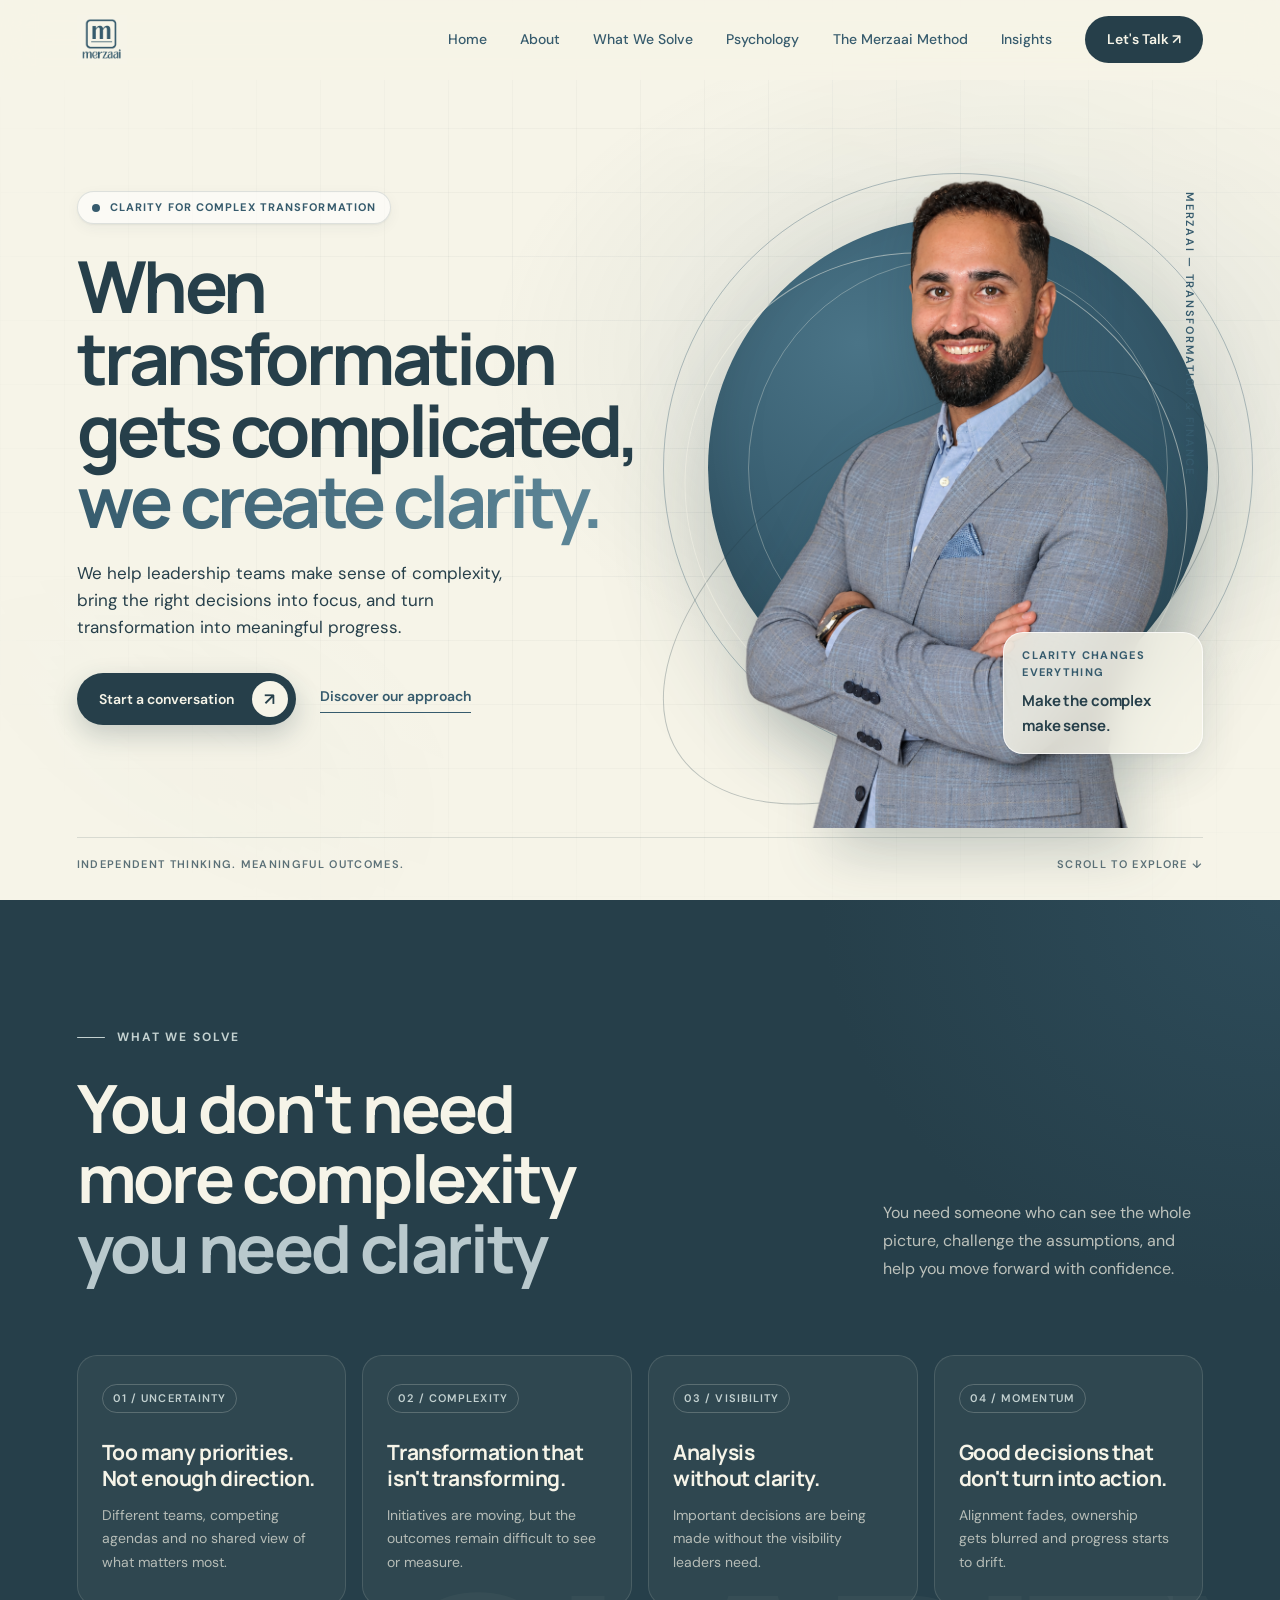
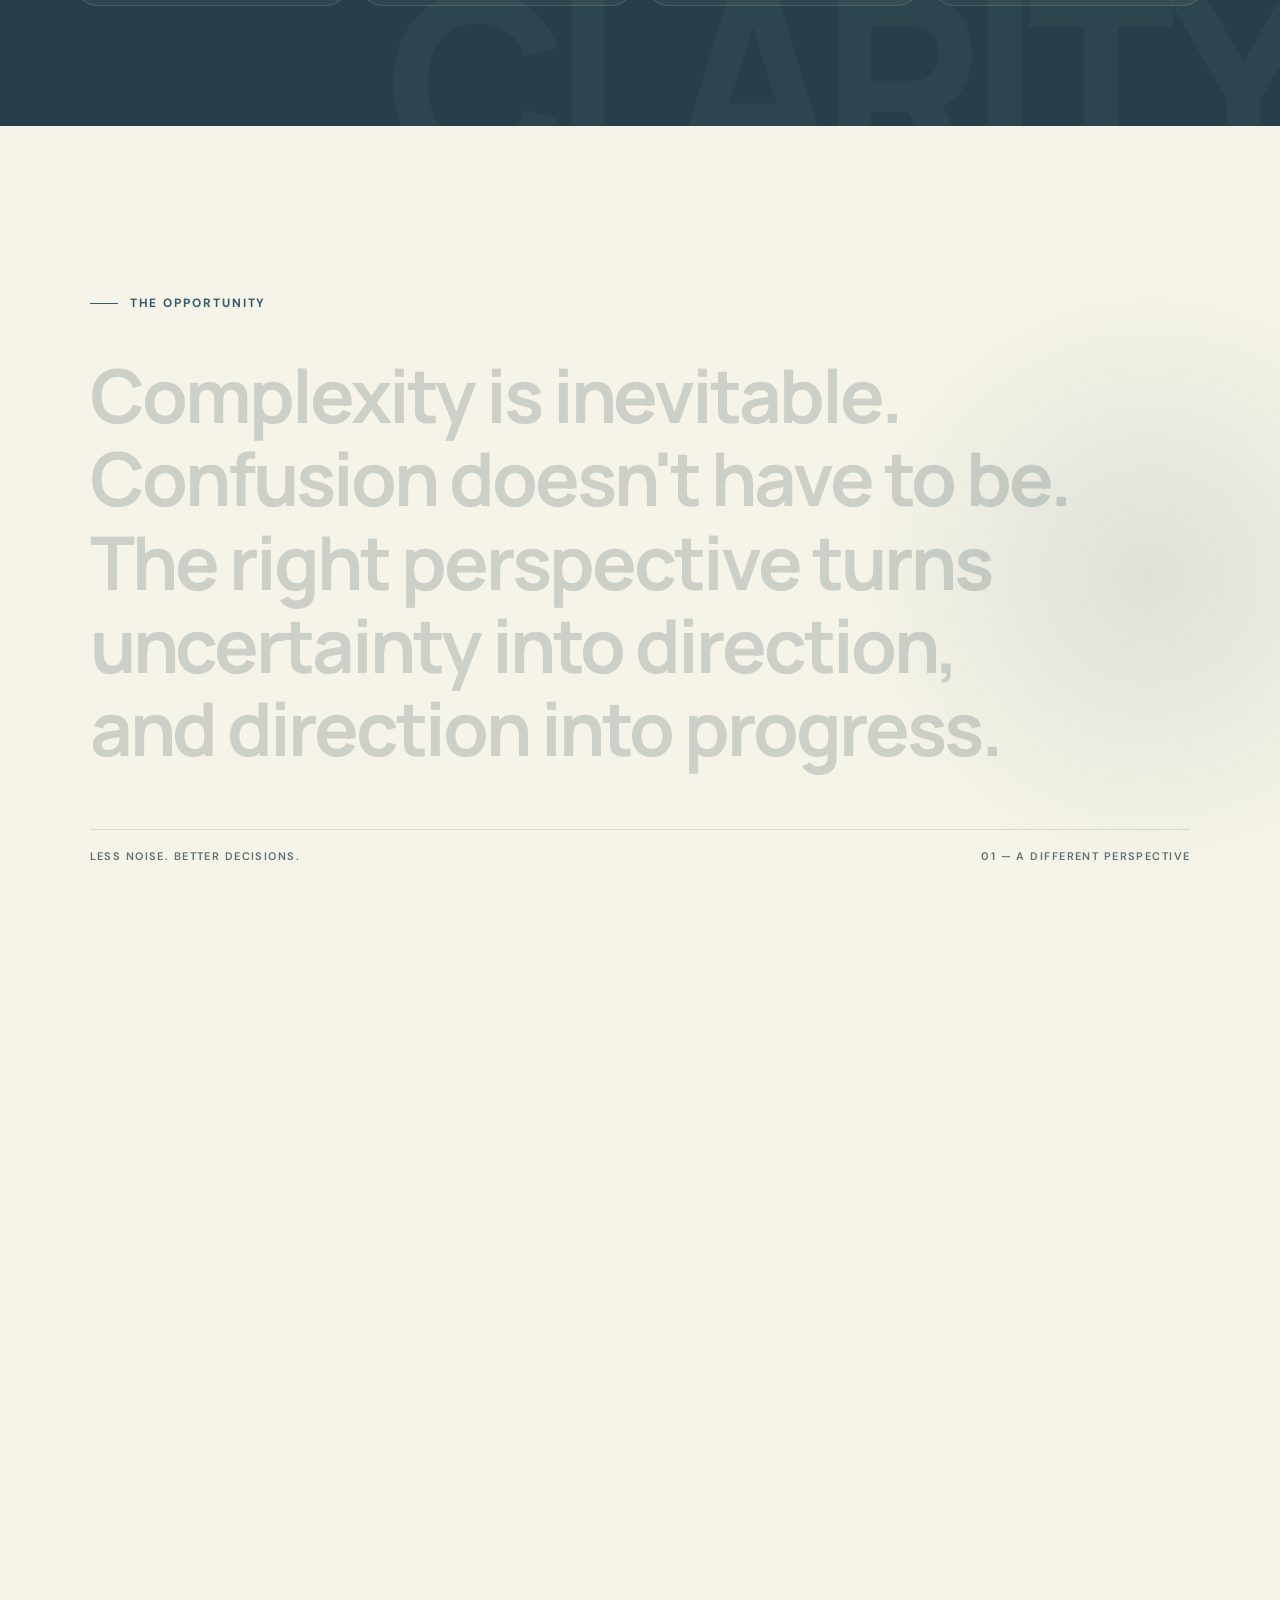
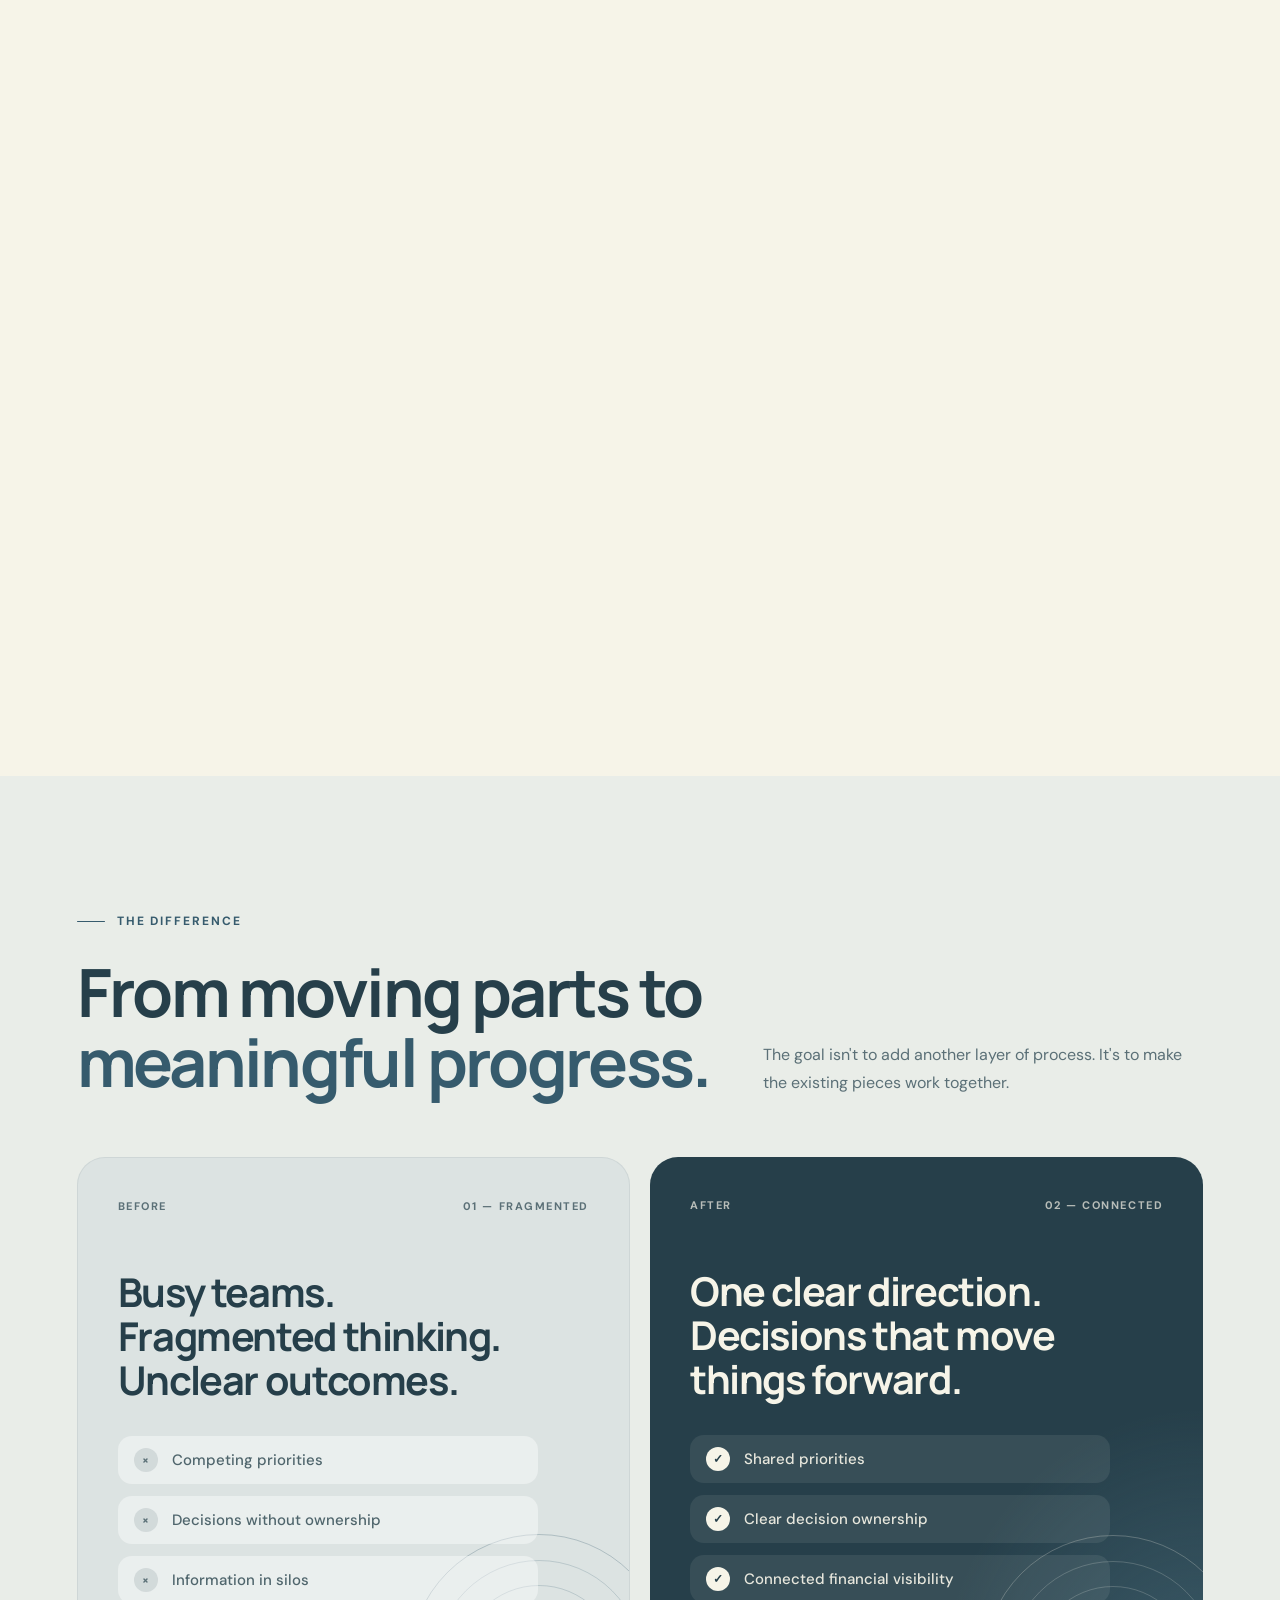
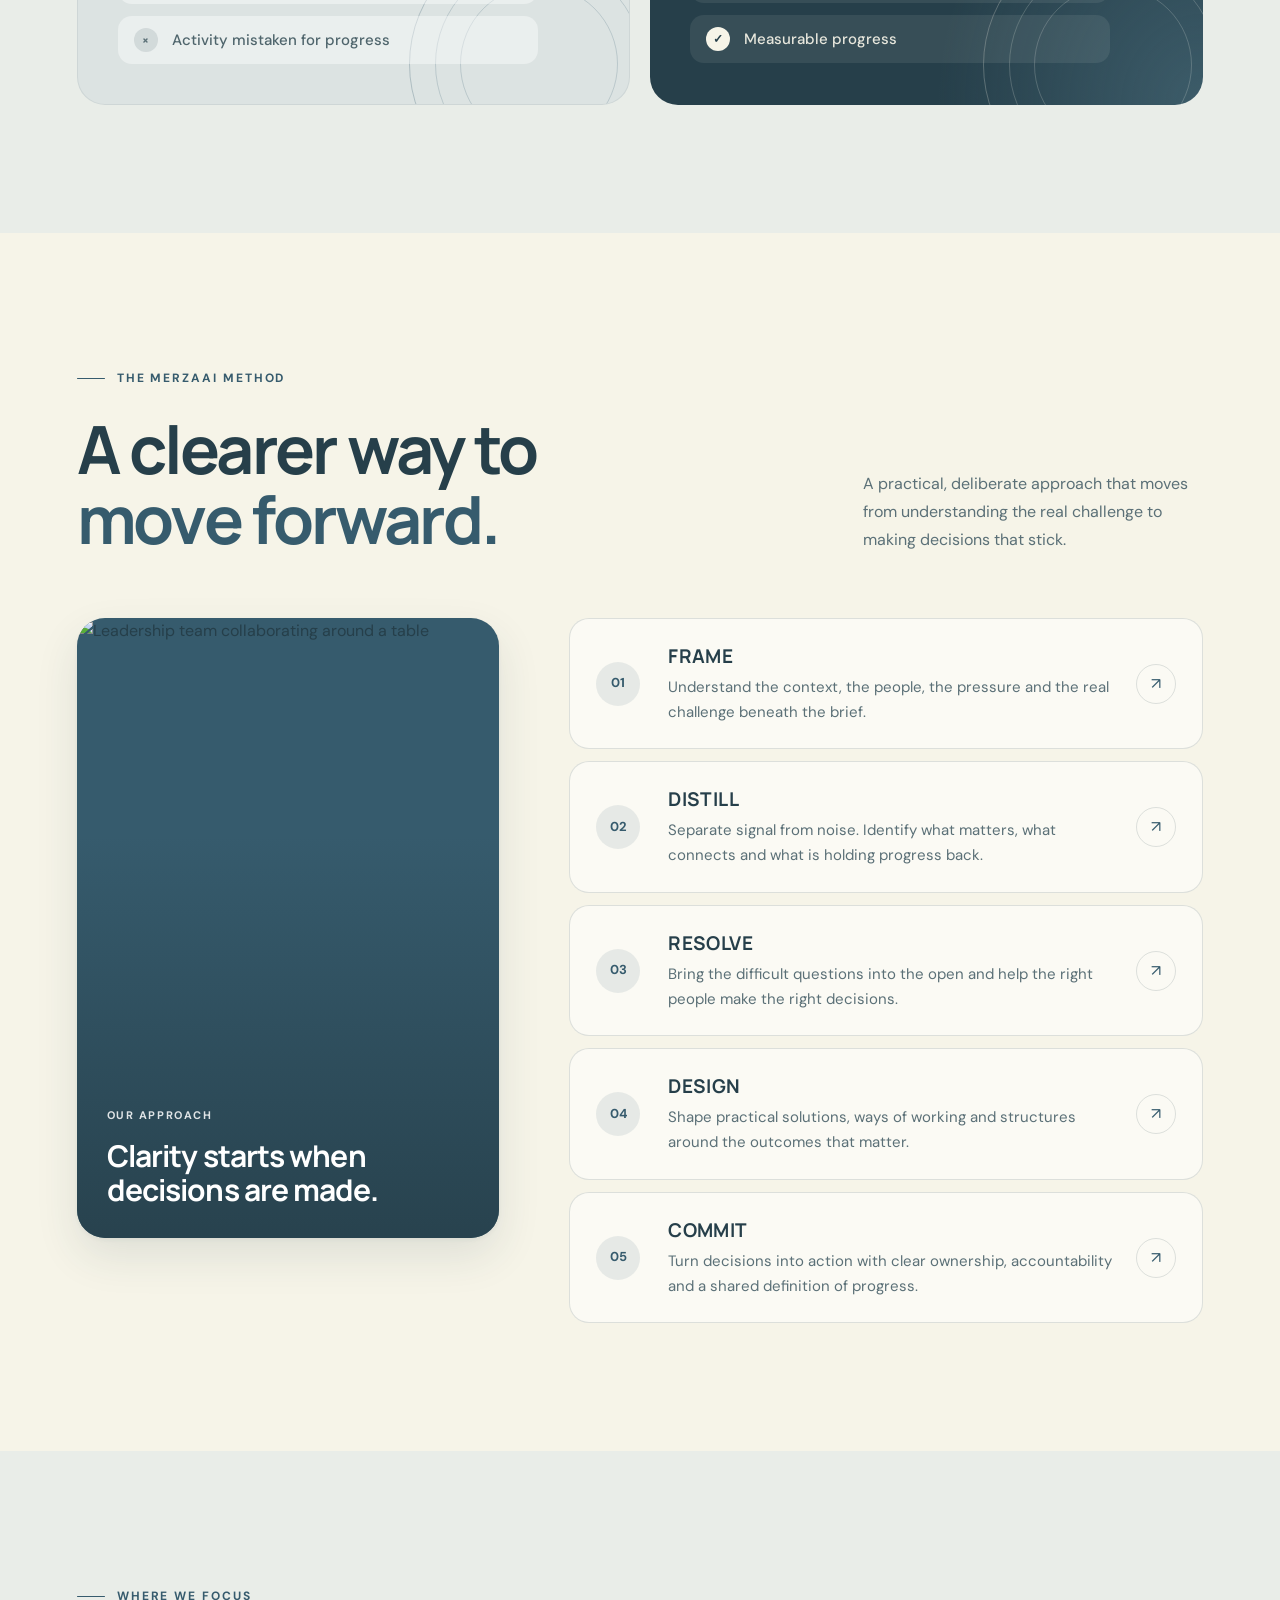
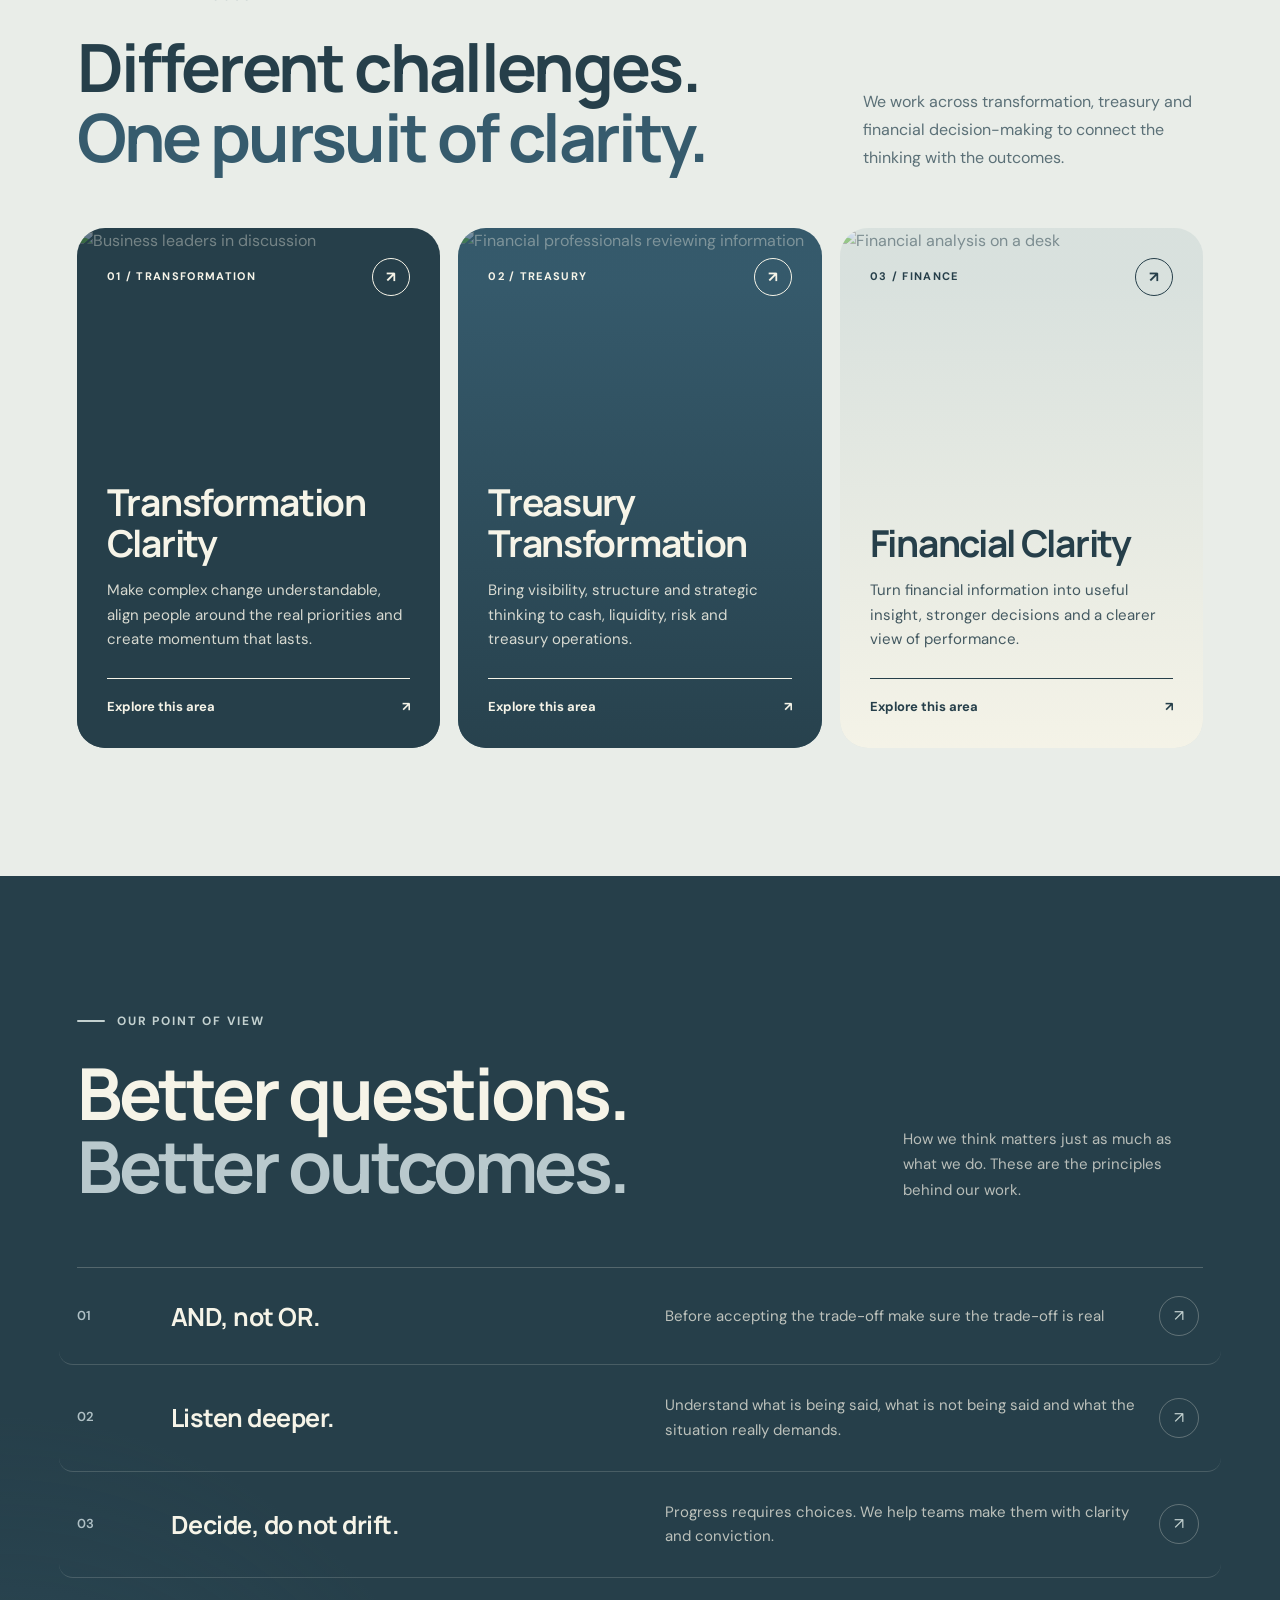
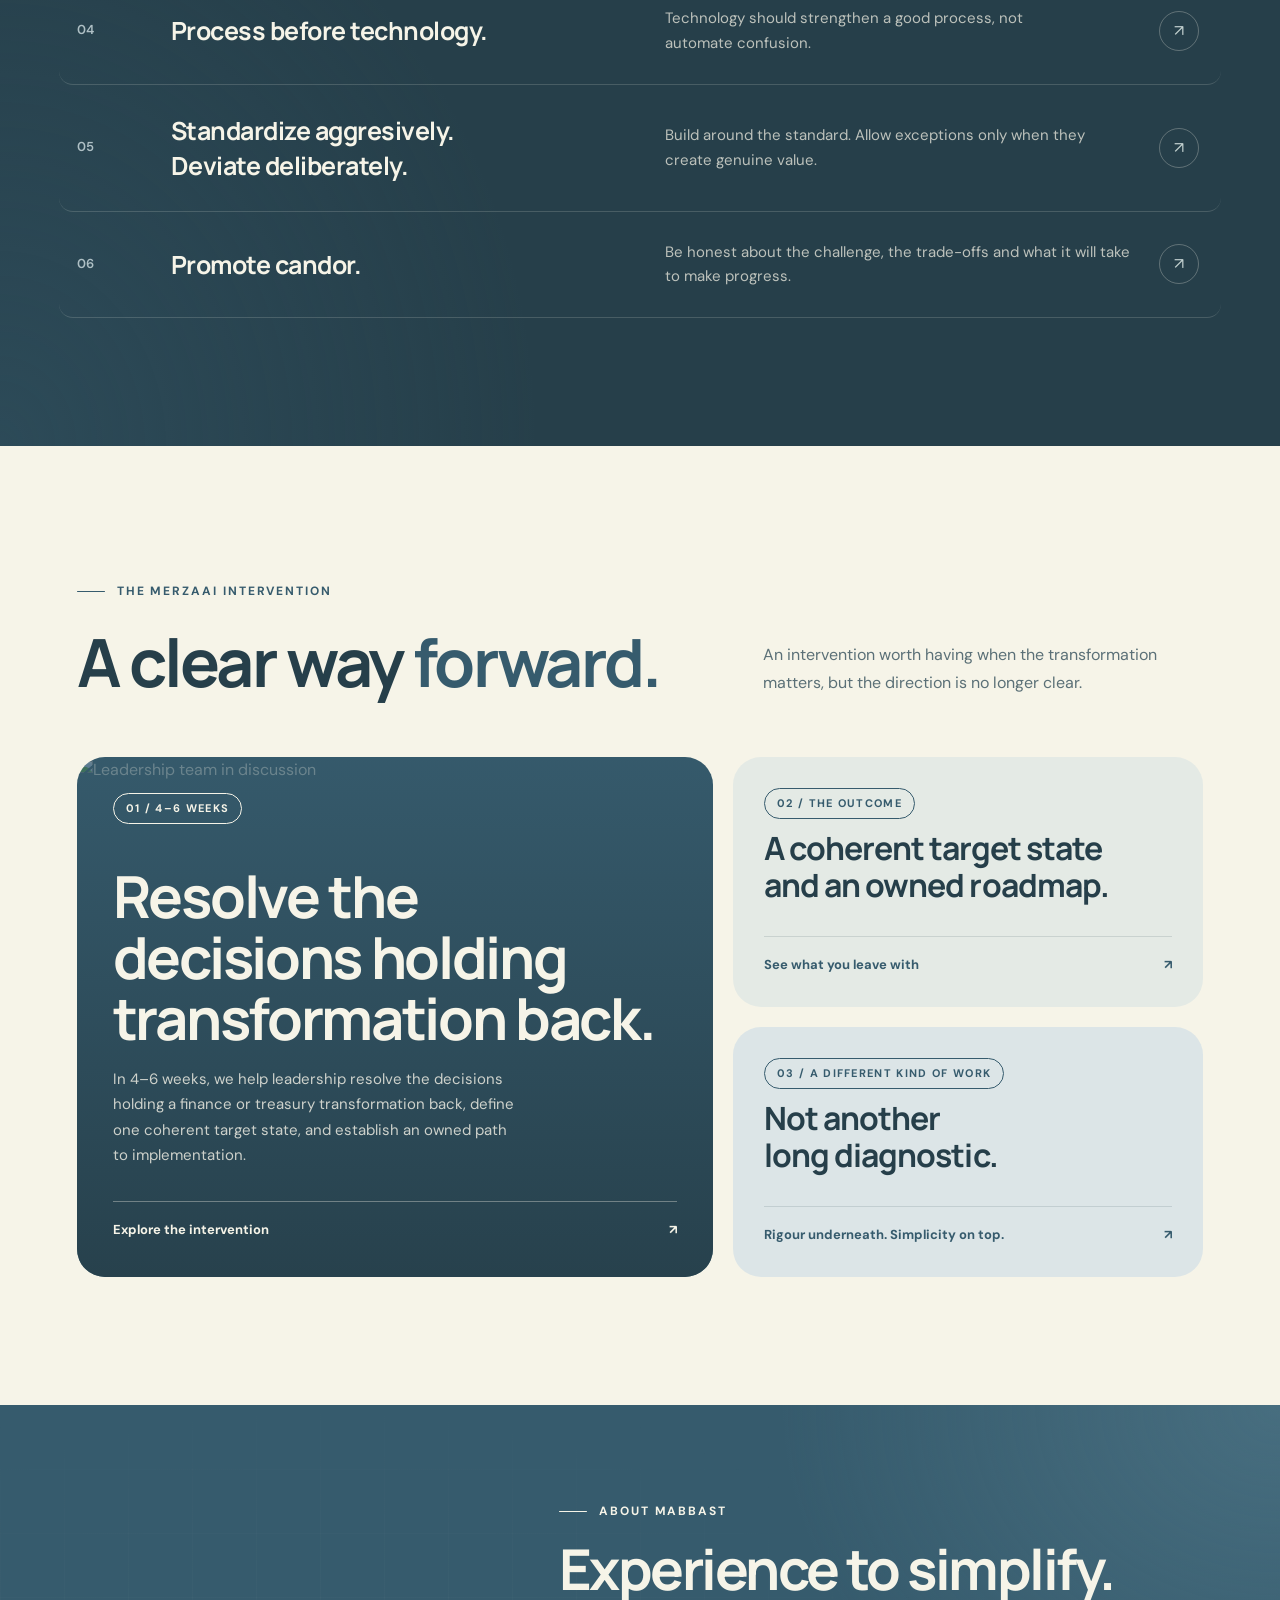
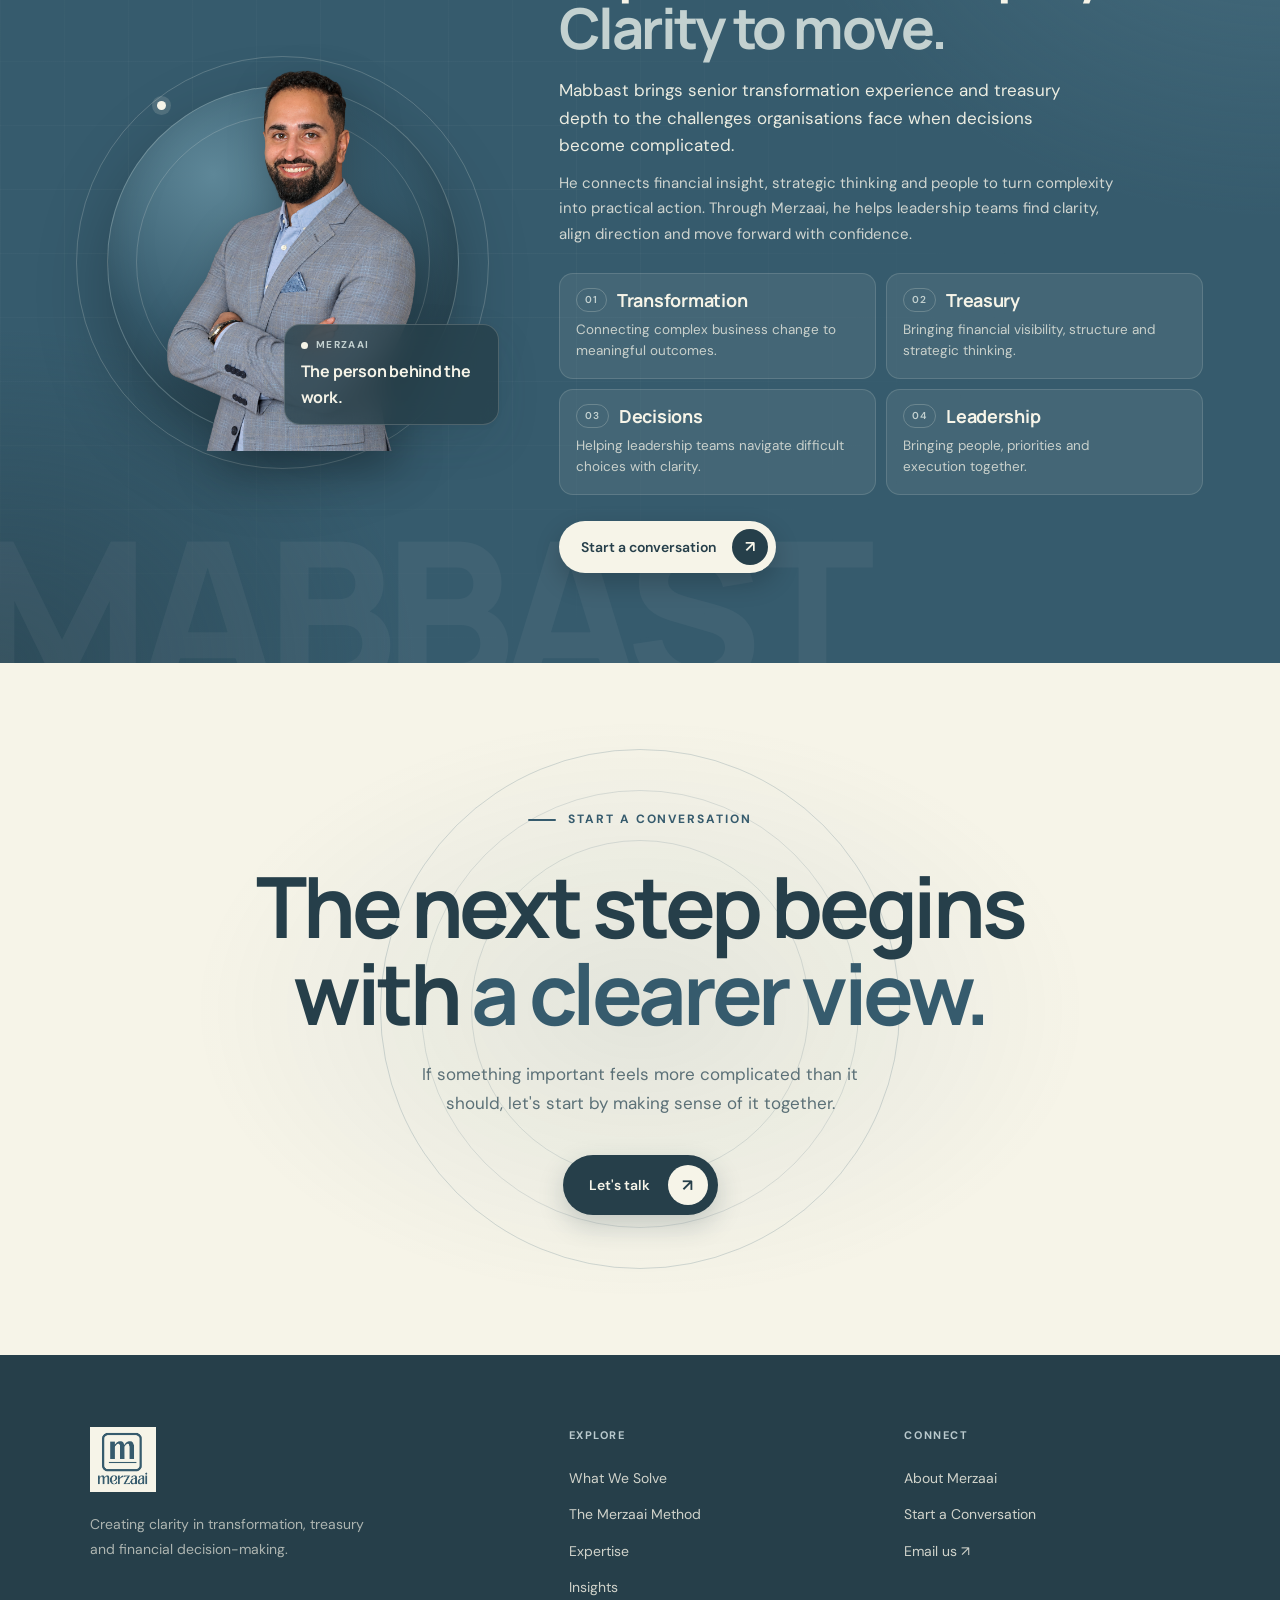
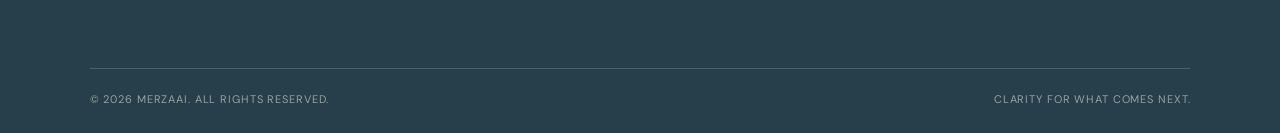
==== commit 9a9aa7f4: "Update Merzaai website" ====
--- a/index.html
+++ b/index.html
@@ -16,6 +16,10 @@
 <link rel="stylesheet" href="styles/index.css">
 
 
+<style>
+
+</style>
+
 </head>
 
 <body>
@@ -34,7 +38,7 @@
     <a href="about.html">About</a>
     <a href="what-we-solve.html">What We Solve</a>
     <a href="the-psychology-of-transformation.html">Psychology</a>
-    <a href="the-merzaai-method.html">Our Method</a>
+    <a href="the-merzaai-method.html">The Merzaai Method</a>
     <a href="insights.html">Insights</a>
     <a href="contact.html" class="nav-cta">Let's Talk ↗</a>
 </nav>
@@ -235,7 +239,7 @@
       </div>
 
       <div class="method-steps">
-        <article class="method-step">
+        <article class="method-step" data-method="0" role="button" tabindex="0" aria-haspopup="dialog">
           <span class="step-number">01</span>
           <div class="step-content">
             <h3>FRAME</h3>
@@ -244,7 +248,7 @@
           <span class="step-arrow">↗</span>
         </article>
 
-        <article class="method-step">
+        <article class="method-step" data-method="1" role="button" tabindex="0" aria-haspopup="dialog">
           <span class="step-number">02</span>
           <div class="step-content">
             <h3>DISTILL</h3>
@@ -253,7 +257,7 @@
           <span class="step-arrow">↗</span>
         </article>
 
-        <article class="method-step">
+        <article class="method-step" data-method="2" role="button" tabindex="0" aria-haspopup="dialog">
           <span class="step-number">03</span>
           <div class="step-content">
             <h3>RESOLVE</h3>
@@ -262,7 +266,7 @@
           <span class="step-arrow">↗</span>
         </article>
 
-        <article class="method-step">
+        <article class="method-step" data-method="3" role="button" tabindex="0" aria-haspopup="dialog">
           <span class="step-number">04</span>
           <div class="step-content">
             <h3>DESIGN</h3>
@@ -271,7 +275,7 @@
           <span class="step-arrow">↗</span>
         </article>
 
-        <article class="method-step">
+        <article class="method-step" data-method="4" role="button" tabindex="0" aria-haspopup="dialog">
           <span class="step-number">05</span>
           <div class="step-content">
             <h3>COMMIT</h3>
@@ -570,6 +574,23 @@
     Let's talk <span>↗</span>
   </a>
 </section>
+
+
+<!-- METHOD POP-UP -->
+<div class="mm" id="methodModal" role="dialog" aria-modal="true" aria-labelledby="mmLabel" hidden>
+  <div class="mm-backdrop" data-mm-close></div>
+  <div class="mm-card">
+    <button class="mm-close" type="button" aria-label="Close" data-mm-close>×</button>
+    <span class="mm-label" id="mmLabel"></span>
+    <blockquote class="mm-quote" id="mmQuote"></blockquote>
+    <cite class="mm-cite">Mabbast Merzaai</cite>
+    <div class="mm-nav">
+      <button class="mm-btn" type="button" id="mmPrev">← Previous</button>
+      <span class="mm-count" id="mmCount"></span>
+      <button class="mm-btn" type="button" id="mmNext">Next →</button>
+    </div>
+  </div>
+</div>
 
 </main>
 
@@ -724,5 +745,75 @@
 })();
 </script>
 
+
+<script>
+/* METHOD POP-UP */
+(() => {
+  const STAGES = [
+    { label: "01 — FRAME",   quote: "Most transformations don’t fail because people can’t solve the problem. They fail because they start by solving the wrong one. Framing makes sure we’re asking the right question before we start looking for answers." },
+    { label: "02 — DISTILL", quote: "Complexity creates noise, and noise makes everything feel equally important. Distilling is about finding the few things that actually matter, because that’s where clarity starts." },
+    { label: "03 — RESOLVE", quote: "Transformation moves forward through choices. Resolve is where we make the important ones explicit, deal with the trade-offs, and stop carrying unresolved decisions into execution." },
+    { label: "04 — DESIGN",  quote: "A decision isn’t enough. You have to turn it into something that can actually work: clear structures, responsibilities, processes and ways of working. That’s what design is about." },
+    { label: "05 — COMMIT",  quote: "A transformation only becomes real when people know what happens next, who owns it and what they are committing to. Without that, even a good design remains a presentation." }
+  ];
+
+  const modal = document.getElementById("methodModal");
+  if (!modal) return;
+  const label = document.getElementById("mmLabel");
+  const quote = document.getElementById("mmQuote");
+  const count = document.getElementById("mmCount");
+  const closeBtn = modal.querySelector(".mm-close");
+  const steps = [...document.querySelectorAll(".method-step[data-method]")];
+
+  let current = 0, lastFocus = null;
+
+  function show(i) {
+    current = (i + STAGES.length) % STAGES.length;
+    label.textContent = STAGES[current].label;
+    quote.textContent = "“" + STAGES[current].quote + "”";
+    count.textContent = String(current + 1).padStart(2, "0") + " / " + String(STAGES.length).padStart(2, "0");
+  }
+
+  function open(i, trigger) {
+    lastFocus = trigger || document.activeElement;
+    show(i);
+    modal.hidden = false;
+    document.body.style.overflow = "hidden";
+    closeBtn.focus();
+  }
+
+  function close() {
+    modal.hidden = true;
+    document.body.style.overflow = "";
+    if (lastFocus && lastFocus.focus) lastFocus.focus();
+  }
+
+  steps.forEach(step => {
+    const idx = Number(step.dataset.method);
+    step.addEventListener("click", () => open(idx, step));
+    step.addEventListener("keydown", e => {
+      if (e.key === "Enter" || e.key === " ") { e.preventDefault(); open(idx, step); }
+    });
+  });
+
+  modal.querySelectorAll("[data-mm-close]").forEach(el => el.addEventListener("click", close));
+  document.getElementById("mmPrev").addEventListener("click", () => show(current - 1));
+  document.getElementById("mmNext").addEventListener("click", () => show(current + 1));
+
+  document.addEventListener("keydown", e => {
+    if (modal.hidden) return;
+    if (e.key === "Escape") close();
+    else if (e.key === "ArrowLeft") show(current - 1);
+    else if (e.key === "ArrowRight") show(current + 1);
+    else if (e.key === "Tab") {
+      const f = [...modal.querySelectorAll("button")];
+      const first = f[0], last = f[f.length - 1];
+      if (e.shiftKey && document.activeElement === first) { e.preventDefault(); last.focus(); }
+      else if (!e.shiftKey && document.activeElement === last) { e.preventDefault(); first.focus(); }
+    }
+  });
+})();
+</script>
+
 </body>
 </html>
--- a/styles/index.css
+++ b/styles/index.css
@@ -1302,4 +1302,101 @@
     display: none;
     content: none;
   }
+}
+
+
+
+
+/* ===== Method pop-up ===== */
+.method-step { cursor: pointer; }
+.method-step:focus-visible { outline: 2px solid #365B6D; outline-offset: 4px; border-radius: 20px; }
+
+.mm { position: fixed; inset: 0; z-index: 400; display: grid; place-items: center; padding: 20px; }
+.mm[hidden] { display: none; }
+.mm-backdrop {
+  position: absolute; inset: 0;
+  background: rgba(38,63,74,.6);
+  -webkit-backdrop-filter: blur(8px); backdrop-filter: blur(8px);
+  animation: mmFade .3s ease both;
+}
+.mm-card {
+  position: relative;
+  width: min(100%, 720px);
+  max-height: calc(100svh - 40px);
+  overflow-y: auto;
+  padding: clamp(28px, 5vw, 56px);
+  background: var(--paper, #F6F4E8);
+  color: var(--ink, #263F4A);
+  border-radius: 28px;
+  box-shadow: 0 30px 80px rgba(0,0,0,.35);
+  animation: mmRise .4s cubic-bezier(.22,.8,.24,1) both;
+}
+.mm-card::before {
+  content: "\201C";
+  position: absolute; top: -6px; right: 84px;
+  font: 800 clamp(120px, 18vw, 180px)/1 var(--serif, "Manrope", sans-serif);
+  color: rgba(54,91,109,.1);
+  pointer-events: none;
+}
+.mm-close {
+  position: absolute; top: 18px; right: 18px; z-index: 2;
+  width: 42px; height: 42px;
+  display: grid; place-items: center;
+  background: transparent;
+  border: 1px solid rgba(38,63,74,.2); border-radius: 50%;
+  color: var(--third, #263F4A);
+  font: 400 22px/1 var(--sans, "DM Sans", sans-serif);
+  cursor: pointer;
+  transition: background .25s, color .25s;
+}
+.mm-close:hover { background: var(--third, #263F4A); color: var(--secondary, #F6F4E8); }
+
+.mm-label {
+  display: inline-block;
+  padding: 7px 14px;
+  border: 1px solid rgba(38,63,74,.18); border-radius: 100px;
+  color: var(--primary, #365B6D);
+  font: 700 11px/1 var(--sans, "DM Sans", sans-serif);
+  letter-spacing: .16em; text-transform: uppercase;
+}
+.mm-quote {
+  position: relative;
+  margin: 26px 0 0;
+  font: 600 clamp(19px, 2.5vw, 28px)/1.45 var(--serif, "Manrope", sans-serif);
+  letter-spacing: -.02em;
+}
+.mm-cite {
+  display: flex; align-items: center; gap: 14px;
+  margin-top: 28px;
+  color: var(--primary, #365B6D);
+  font: 700 12px/1 var(--sans, "DM Sans", sans-serif);
+  letter-spacing: .14em; text-transform: uppercase;
+  font-style: normal;
+}
+.mm-cite::before { content: ""; width: 30px; height: 1.5px; background: currentColor; }
+
+.mm-nav {
+  display: flex; align-items: center; justify-content: space-between; gap: 12px;
+  margin-top: 36px; padding-top: 22px;
+  border-top: 1px solid rgba(38,63,74,.14);
+}
+.mm-btn {
+  padding: 11px 20px;
+  background: transparent;
+  border: 1px solid rgba(38,63,74,.22); border-radius: 100px;
+  color: var(--third, #263F4A);
+  font: 600 13px/1 var(--sans, "DM Sans", sans-serif);
+  cursor: pointer;
+  transition: background .25s, color .25s;
+}
+.mm-btn:hover { background: var(--third, #263F4A); color: var(--secondary, #F6F4E8); }
+.mm-count { color: rgba(38,63,74,.6); font: 600 12px/1 var(--sans, "DM Sans", sans-serif); letter-spacing: .12em; }
+
+@keyframes mmFade { from { opacity: 0; } }
+@keyframes mmRise { from { opacity: 0; transform: translateY(22px) scale(.97); } }
+@media (prefers-reduced-motion: reduce) { .mm-backdrop, .mm-card { animation: none; } }
+@media (max-width: 540px) {
+  .mm { padding: 12px; align-items: end; }
+  .mm-card { border-radius: 24px; }
+  .mm-btn { padding: 10px 14px; }
 }
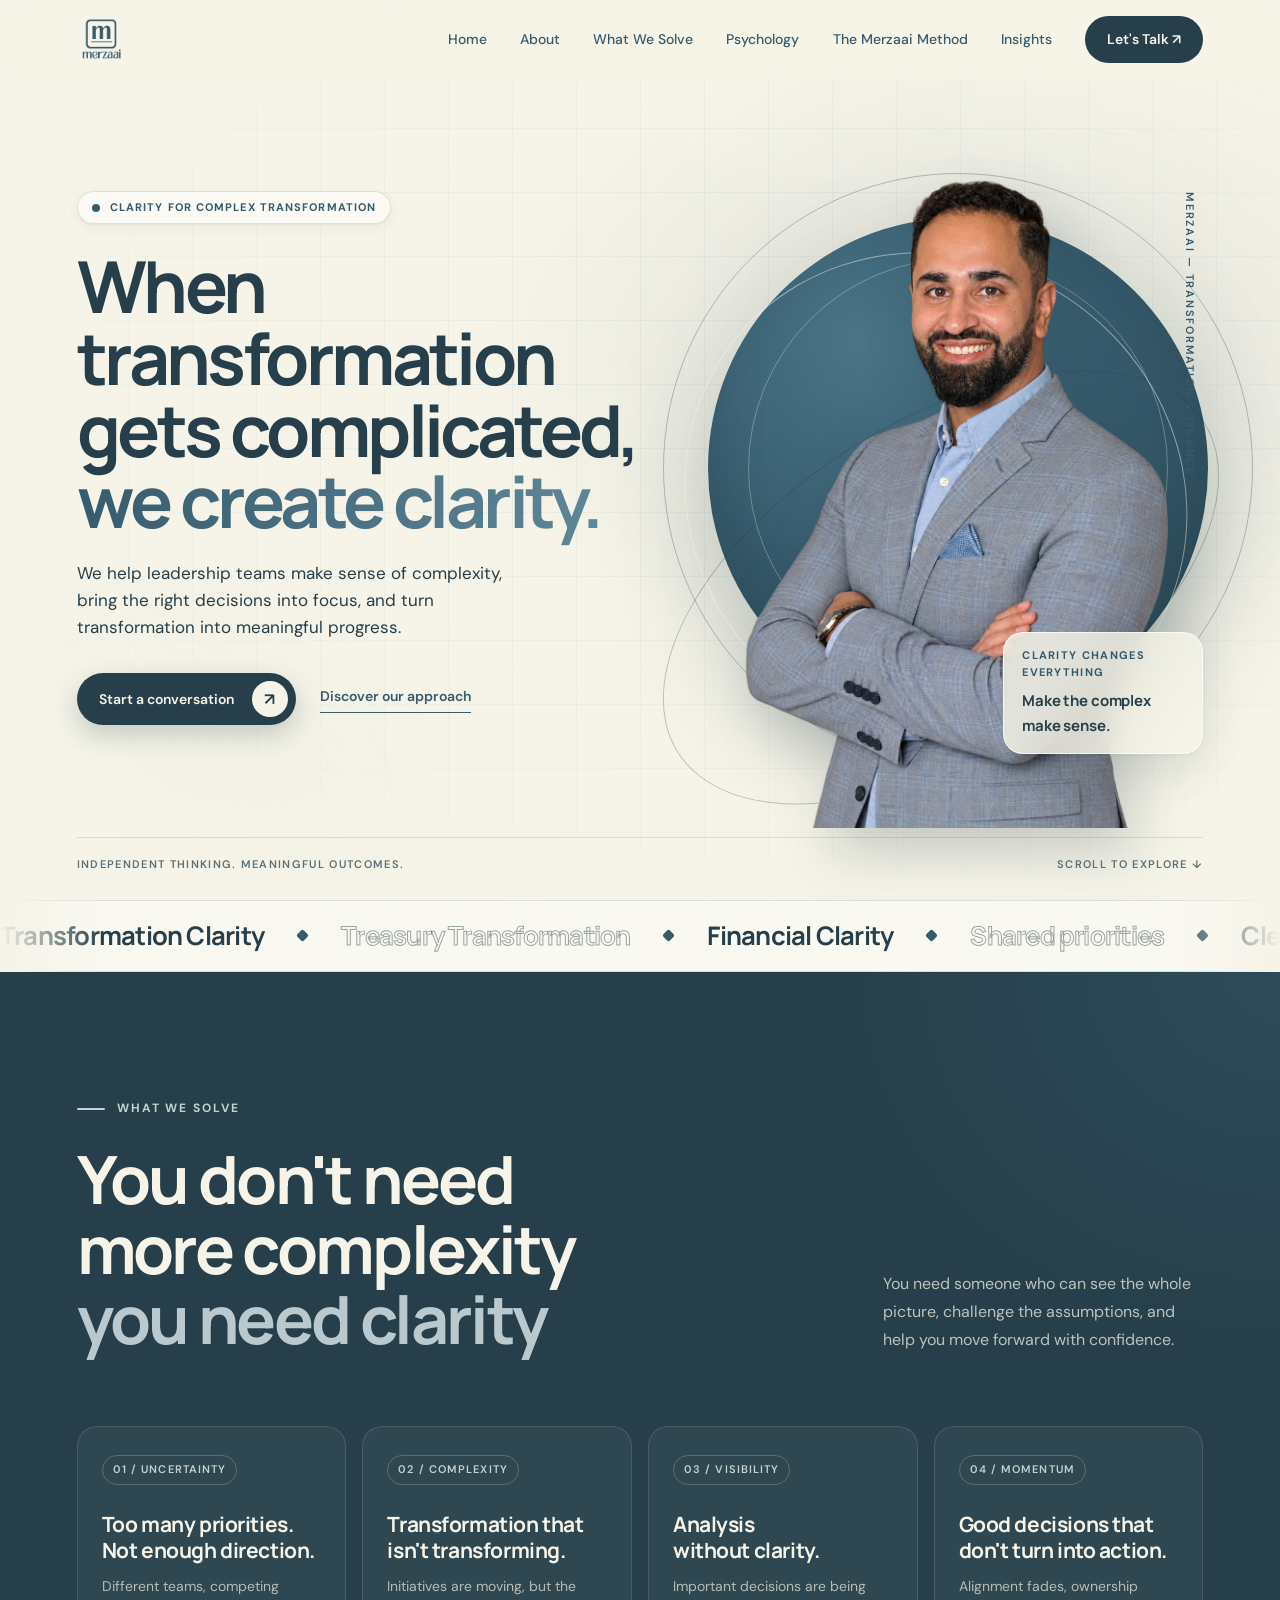
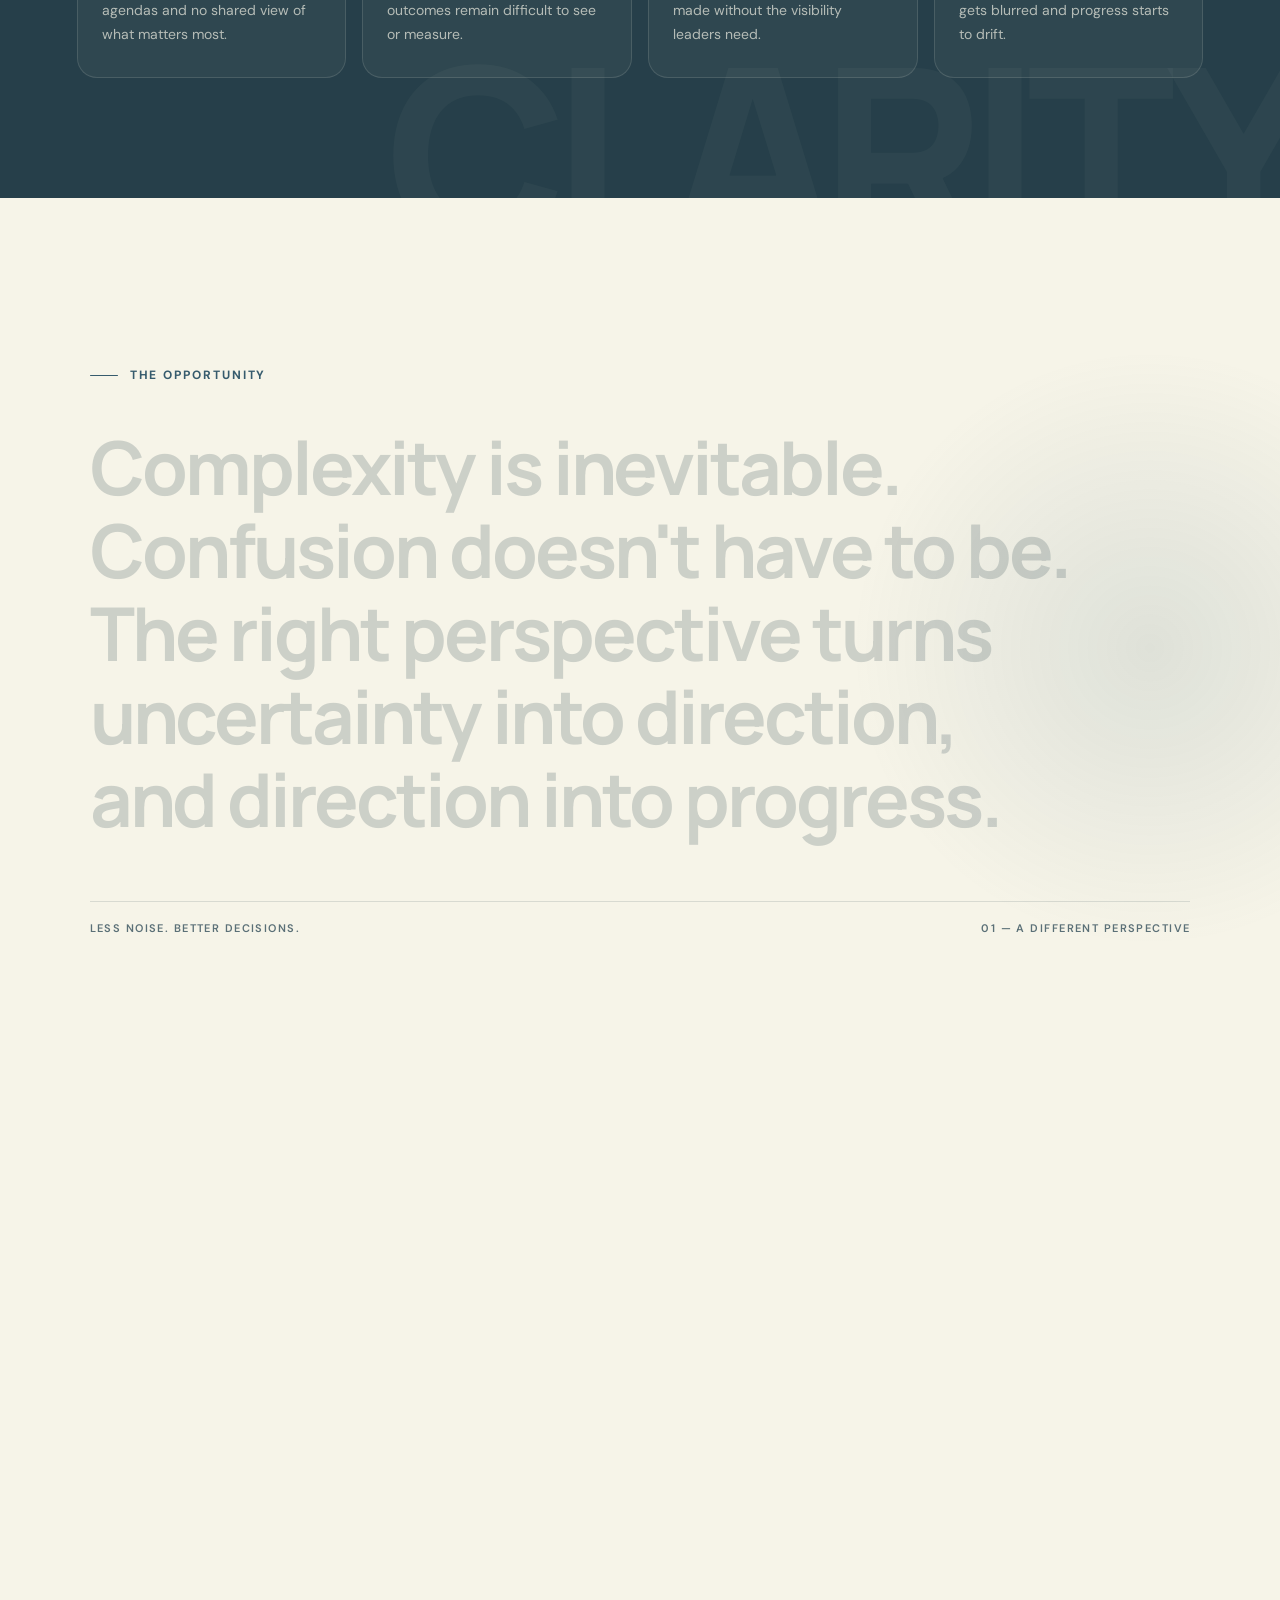
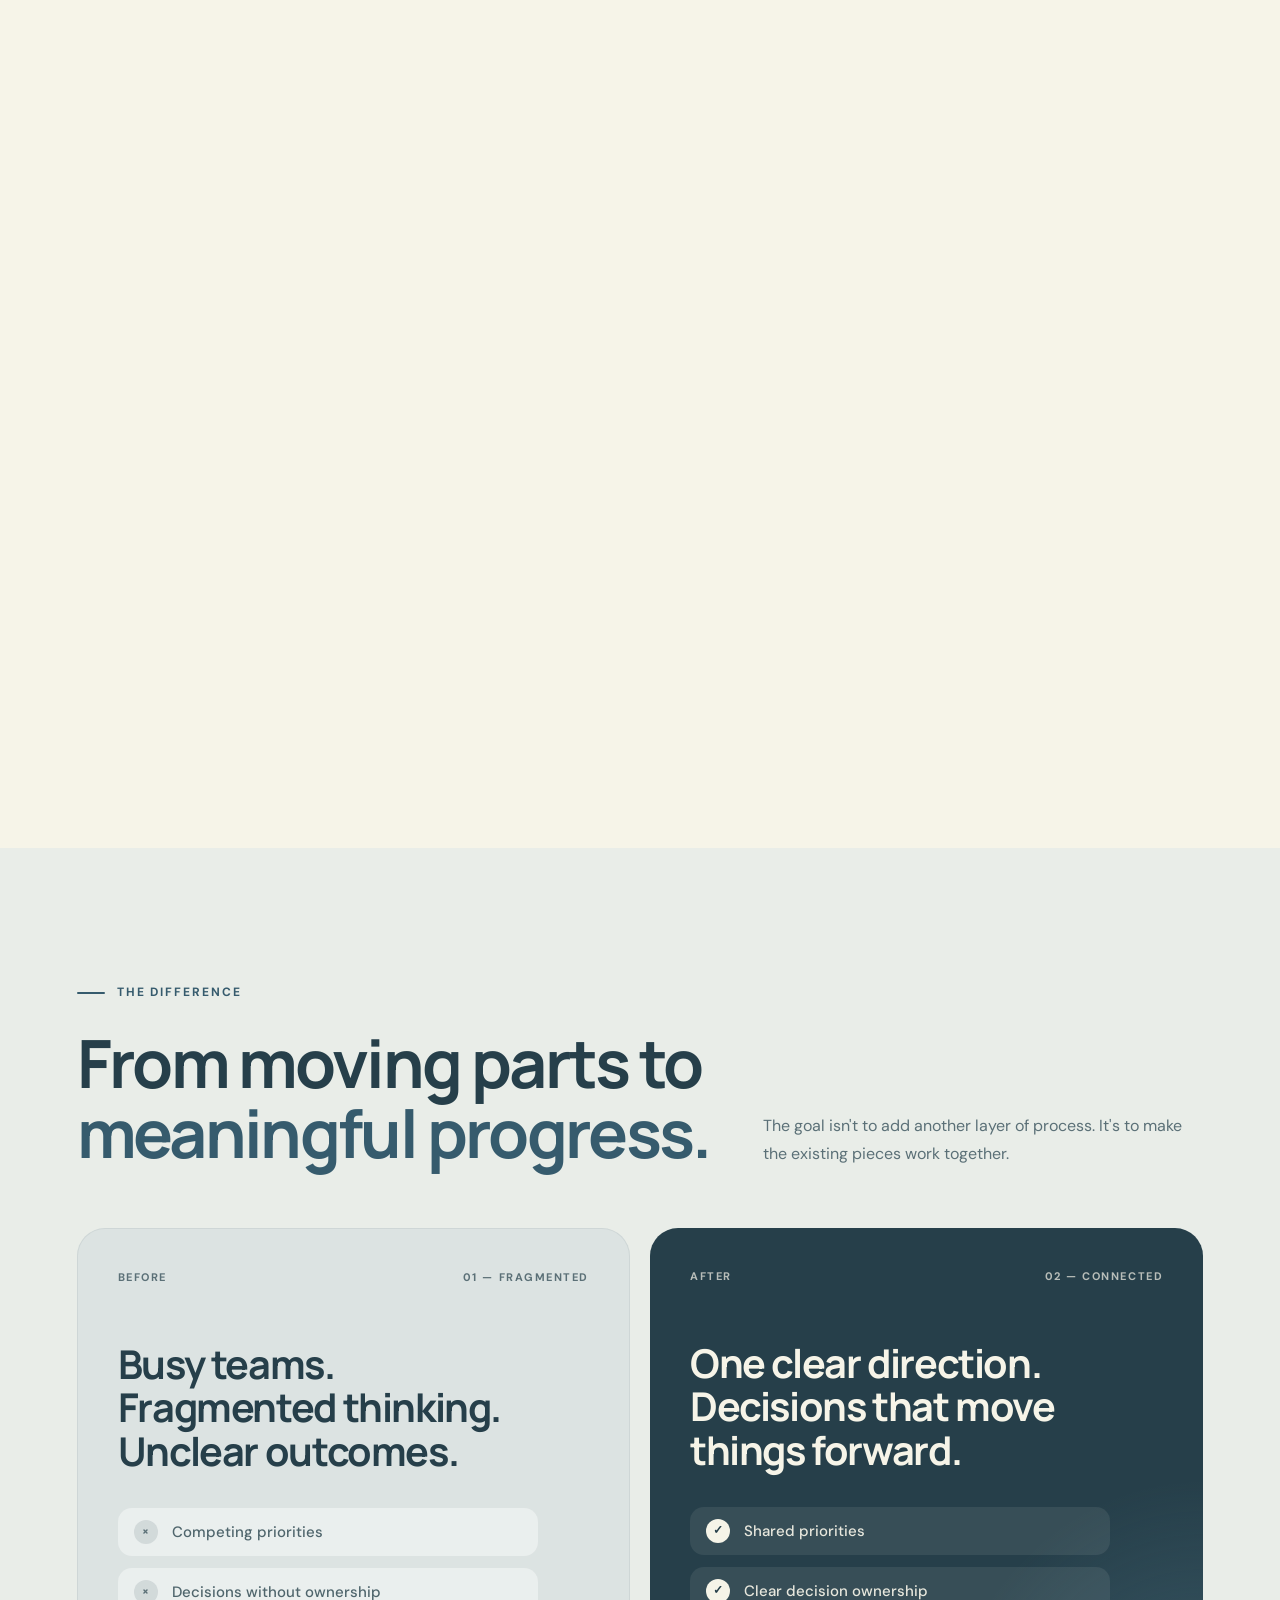
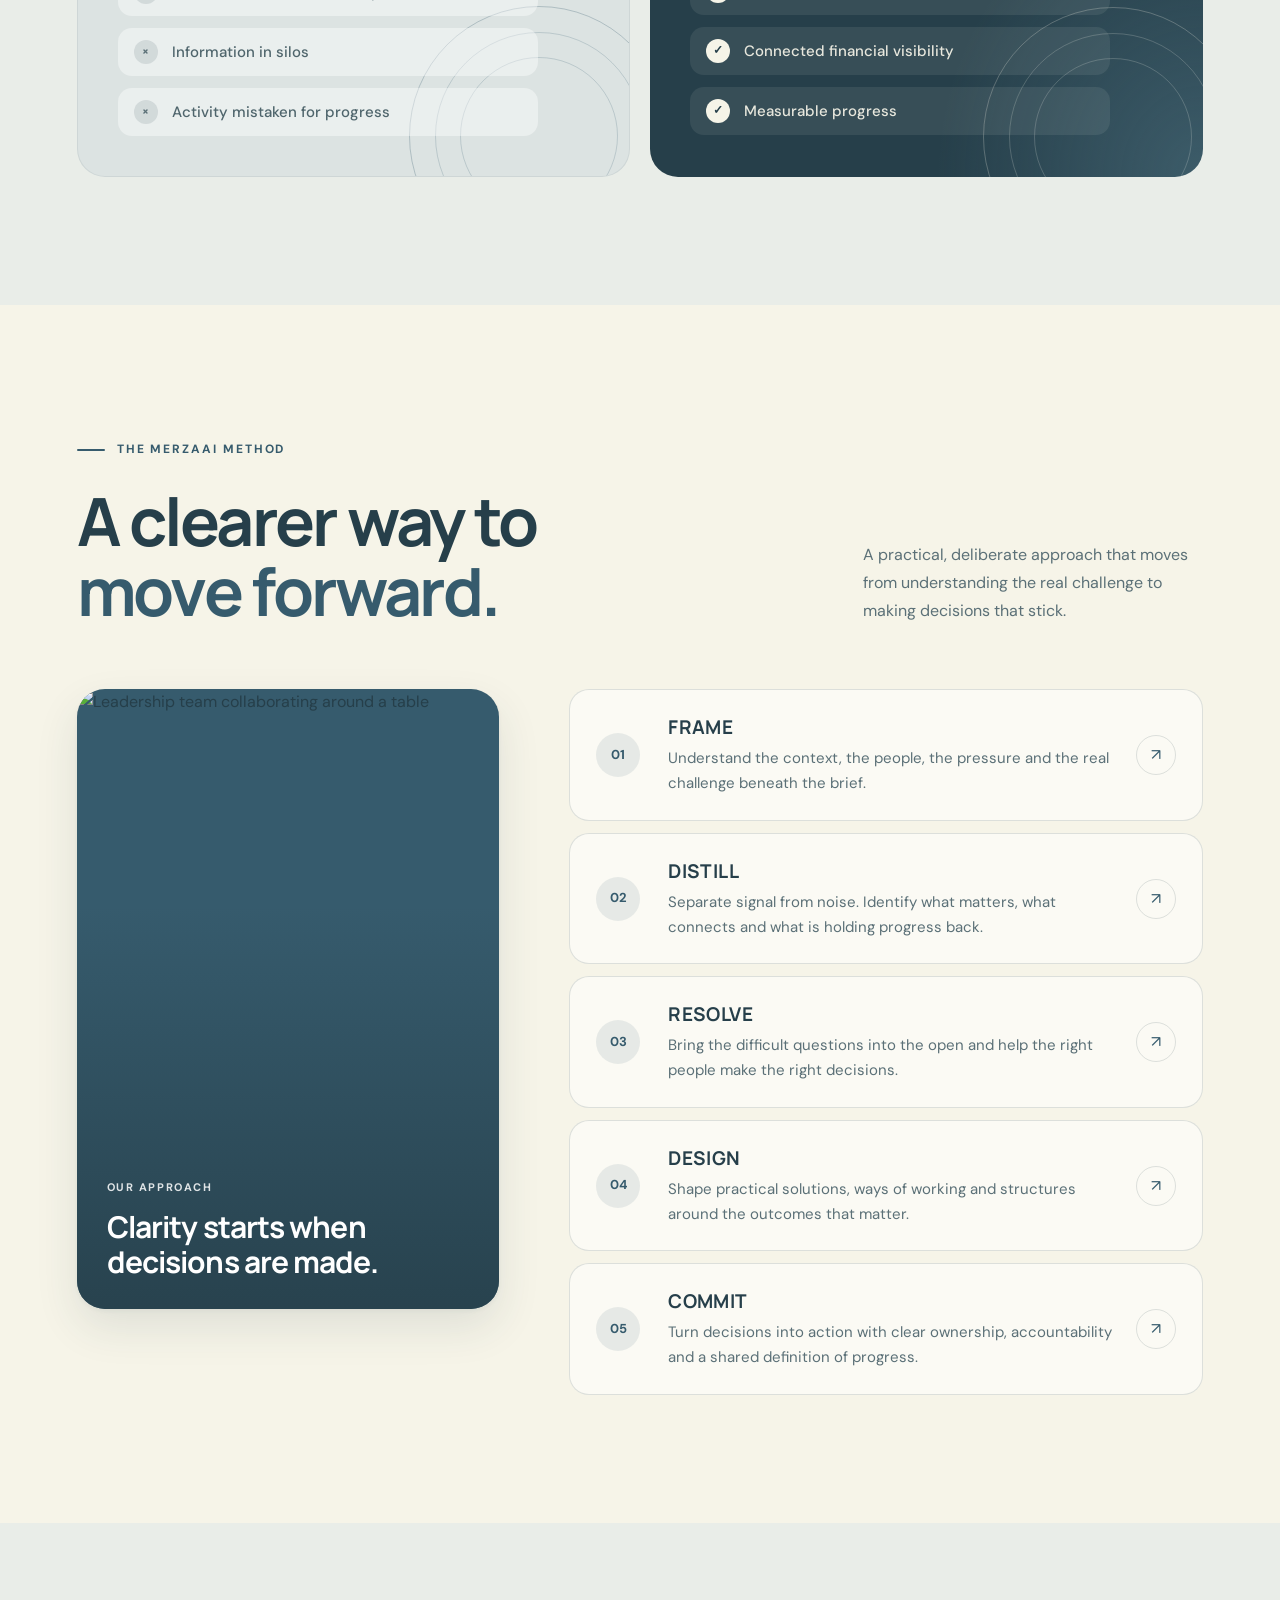
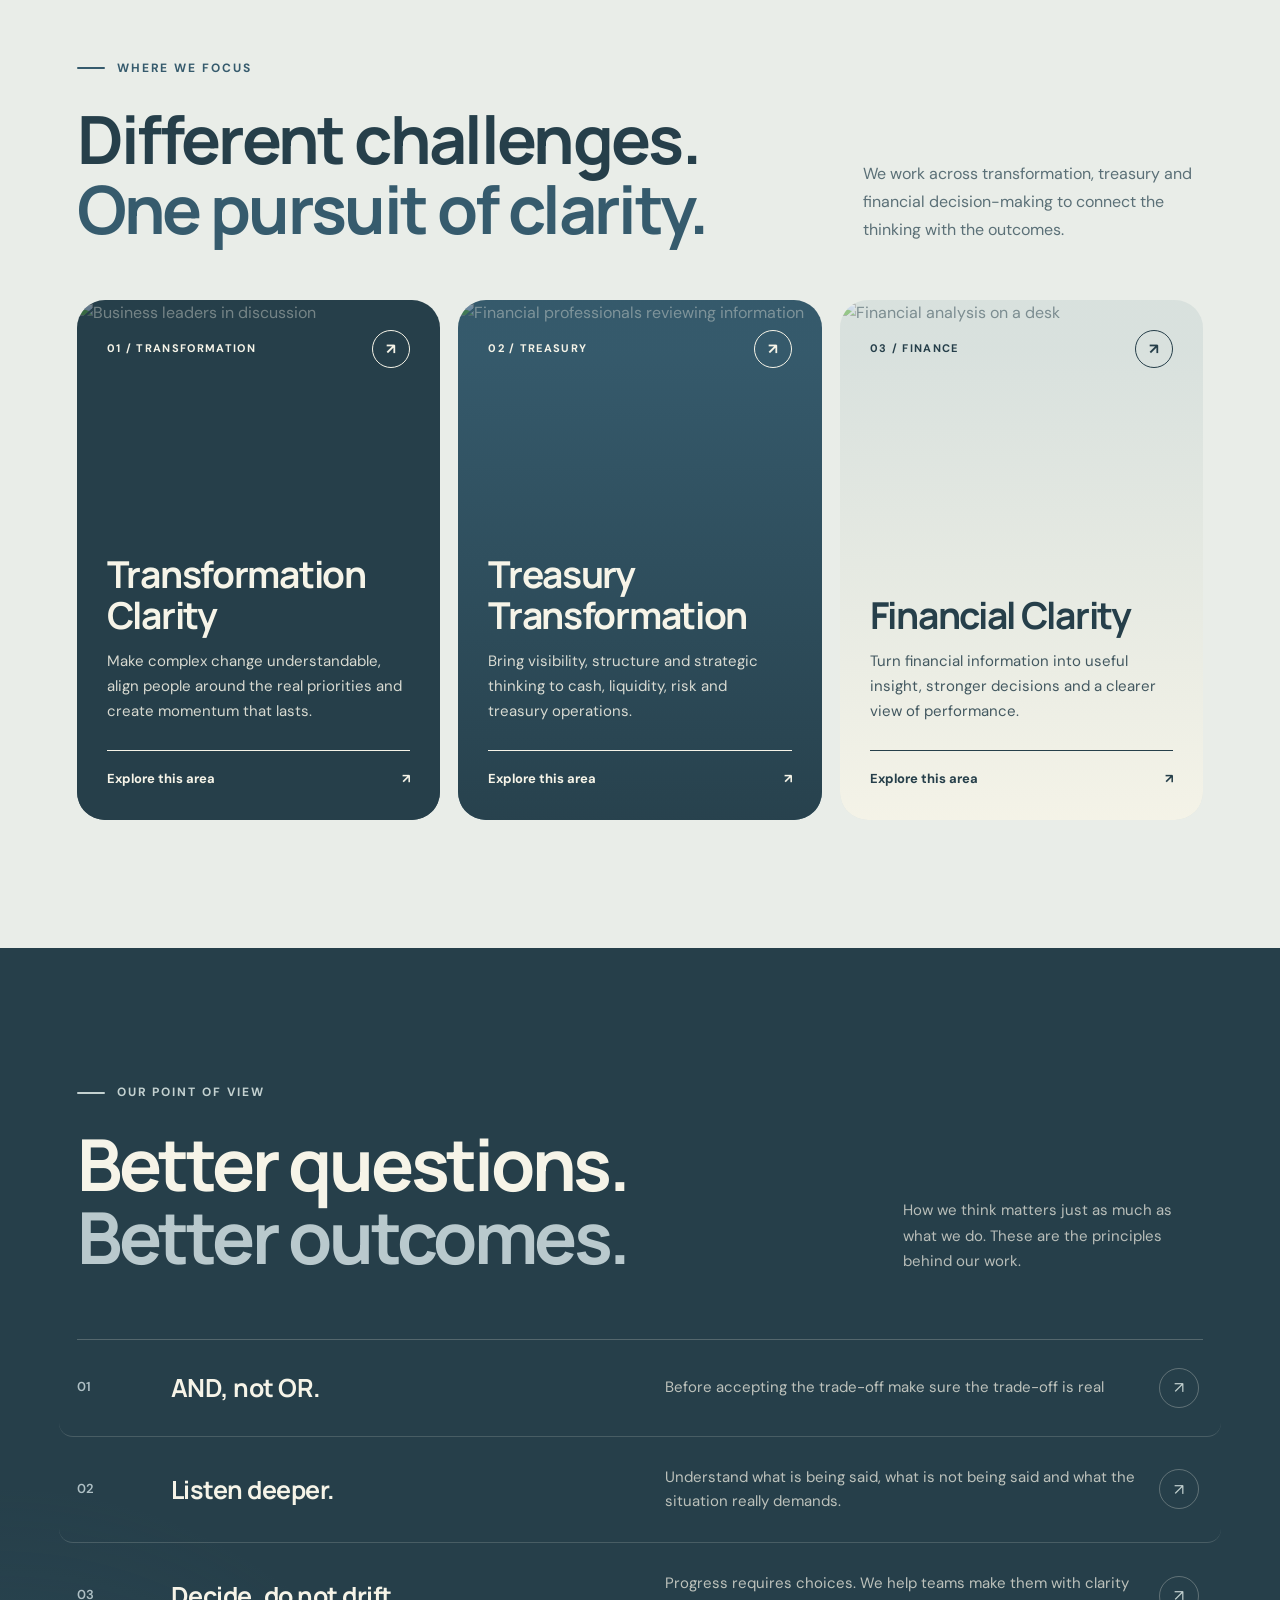
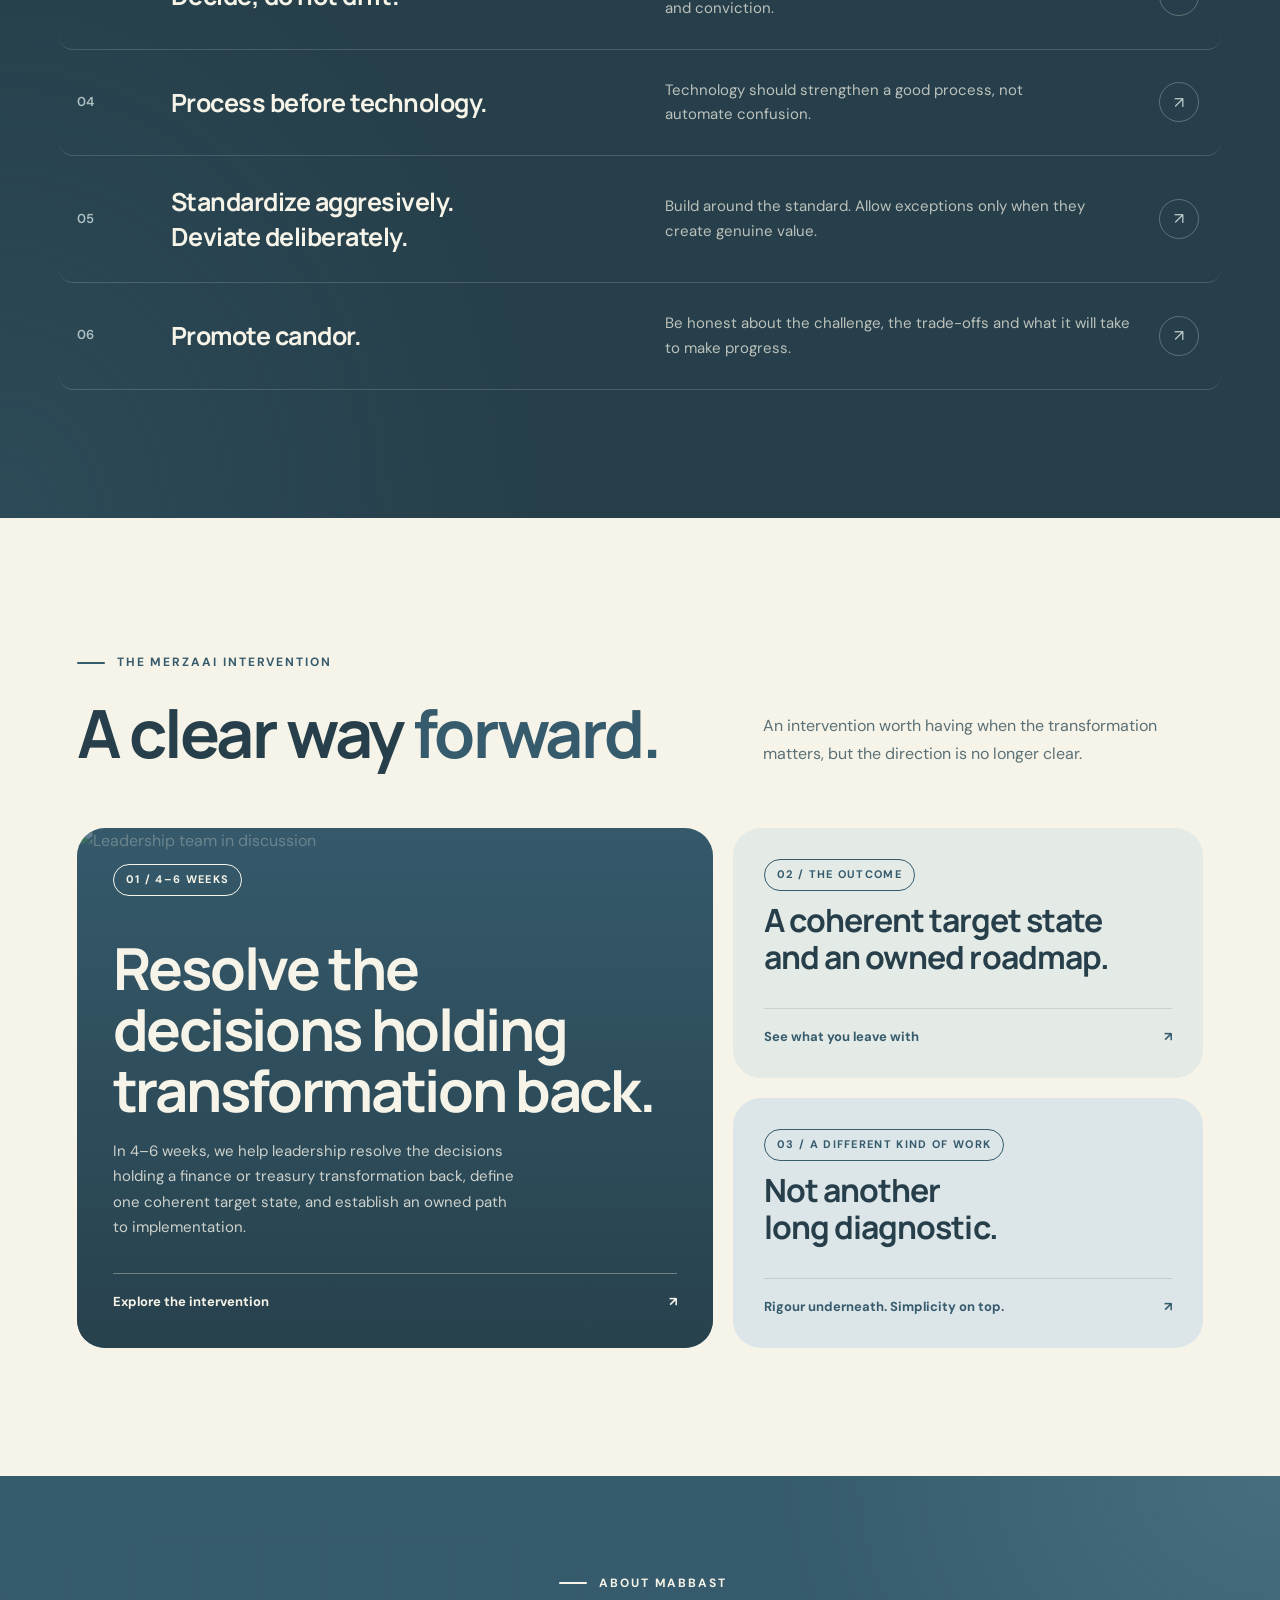
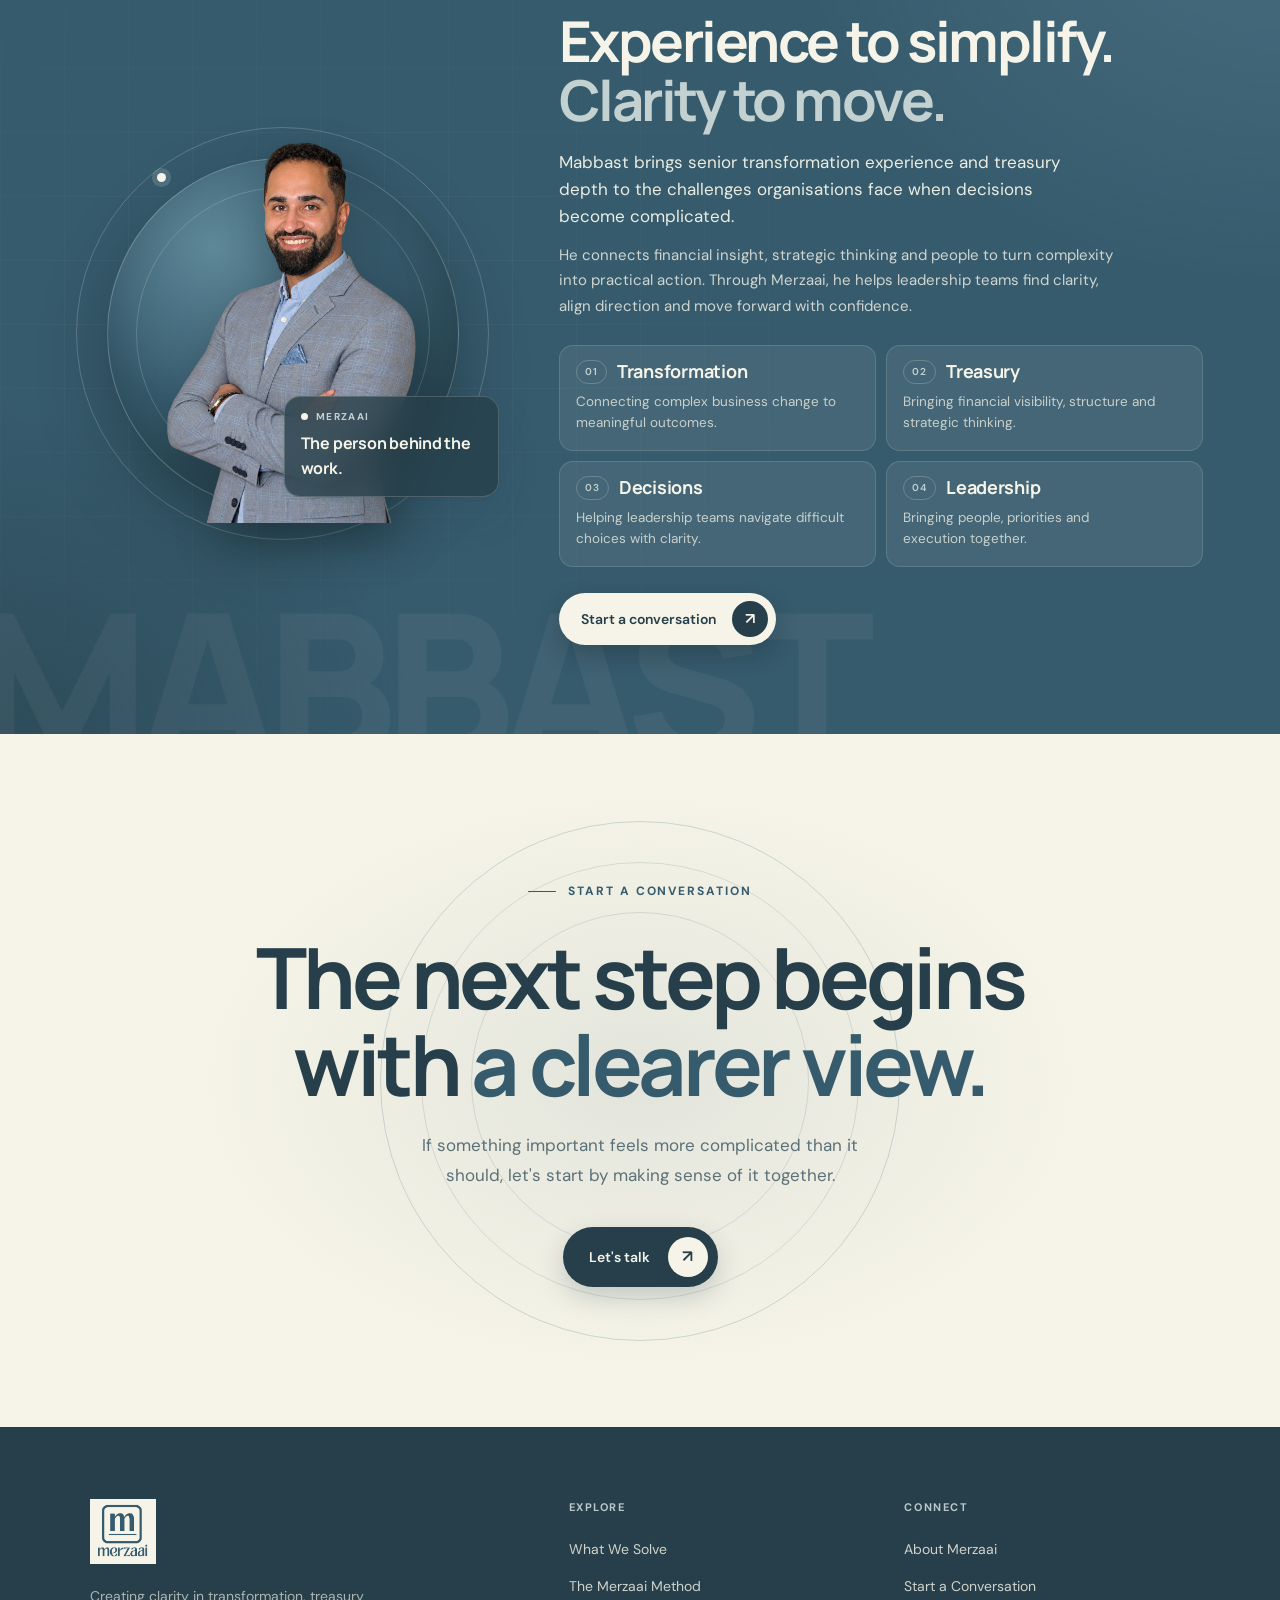
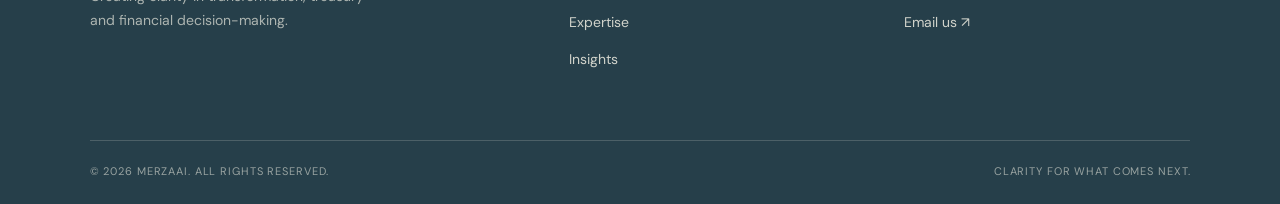
==== commit 3eca5181: "Update Merzaai website" ====
--- a/index.html
+++ b/index.html
@@ -94,6 +94,57 @@
     <span>Scroll to explore ↓</span>
   </div>
 </section>
+
+
+<style>
+  /* ---------- marquee strip ---------- */
+.marquee {
+  overflow: hidden;
+  border-block: 1px solid var(--line);
+  background: rgba(255,255,255,.4);
+  padding-block: 22px;
+  -webkit-mask-image: linear-gradient(90deg, transparent, #000 8%, #000 92%, transparent);
+  mask-image: linear-gradient(90deg, transparent, #000 8%, #000 92%, transparent);
+}
+.marquee-track {
+  display: flex;
+  width: max-content;
+  animation: marquee 40s linear infinite;
+}
+.marquee:hover .marquee-track { animation-play-state: paused; }
+.marquee-track span {
+  display: inline-flex; align-items: center; gap: 34px;
+  padding-right: 34px;
+  font: 700 clamp(18px, 2vw, 26px)/1 var(--serif);
+  letter-spacing: -.03em;
+  color: var(--ink);
+  white-space: nowrap;
+}
+.marquee-track span:nth-child(even) {
+  color: transparent;
+  -webkit-text-stroke: 1px rgba(38,63,74,.45);
+}
+.marquee-track span::after {
+  content: "";
+  width: 9px; height: 9px;
+  background: var(--primary);
+  transform: rotate(45deg);
+  border-radius: 2px;
+}
+@keyframes marquee { to { transform: translateX(-50%); } }
+
+@media (prefers-reduced-motion: reduce) {
+  .marquee-track { animation: none; }
+}
+</style>
+
+<!-- MARQUEE STRIP -->
+<div class="marquee" aria-hidden="true">
+  <div class="marquee-track">
+    <span>Transformation Clarity</span><span>Treasury Transformation</span><span>Financial Clarity</span><span>Shared priorities</span><span>Clear decision ownership</span><span>Measurable progress</span><span>Less noise</span><span>Better decisions</span>
+    <span>Transformation Clarity</span><span>Treasury Transformation</span><span>Financial Clarity</span><span>Shared priorities</span><span>Clear decision ownership</span><span>Measurable progress</span><span>Less noise</span><span>Better decisions</span>
+  </div>
+</div>
 
 <!-- RECOGNITION -->
 <section class="recognition" id="recognition">
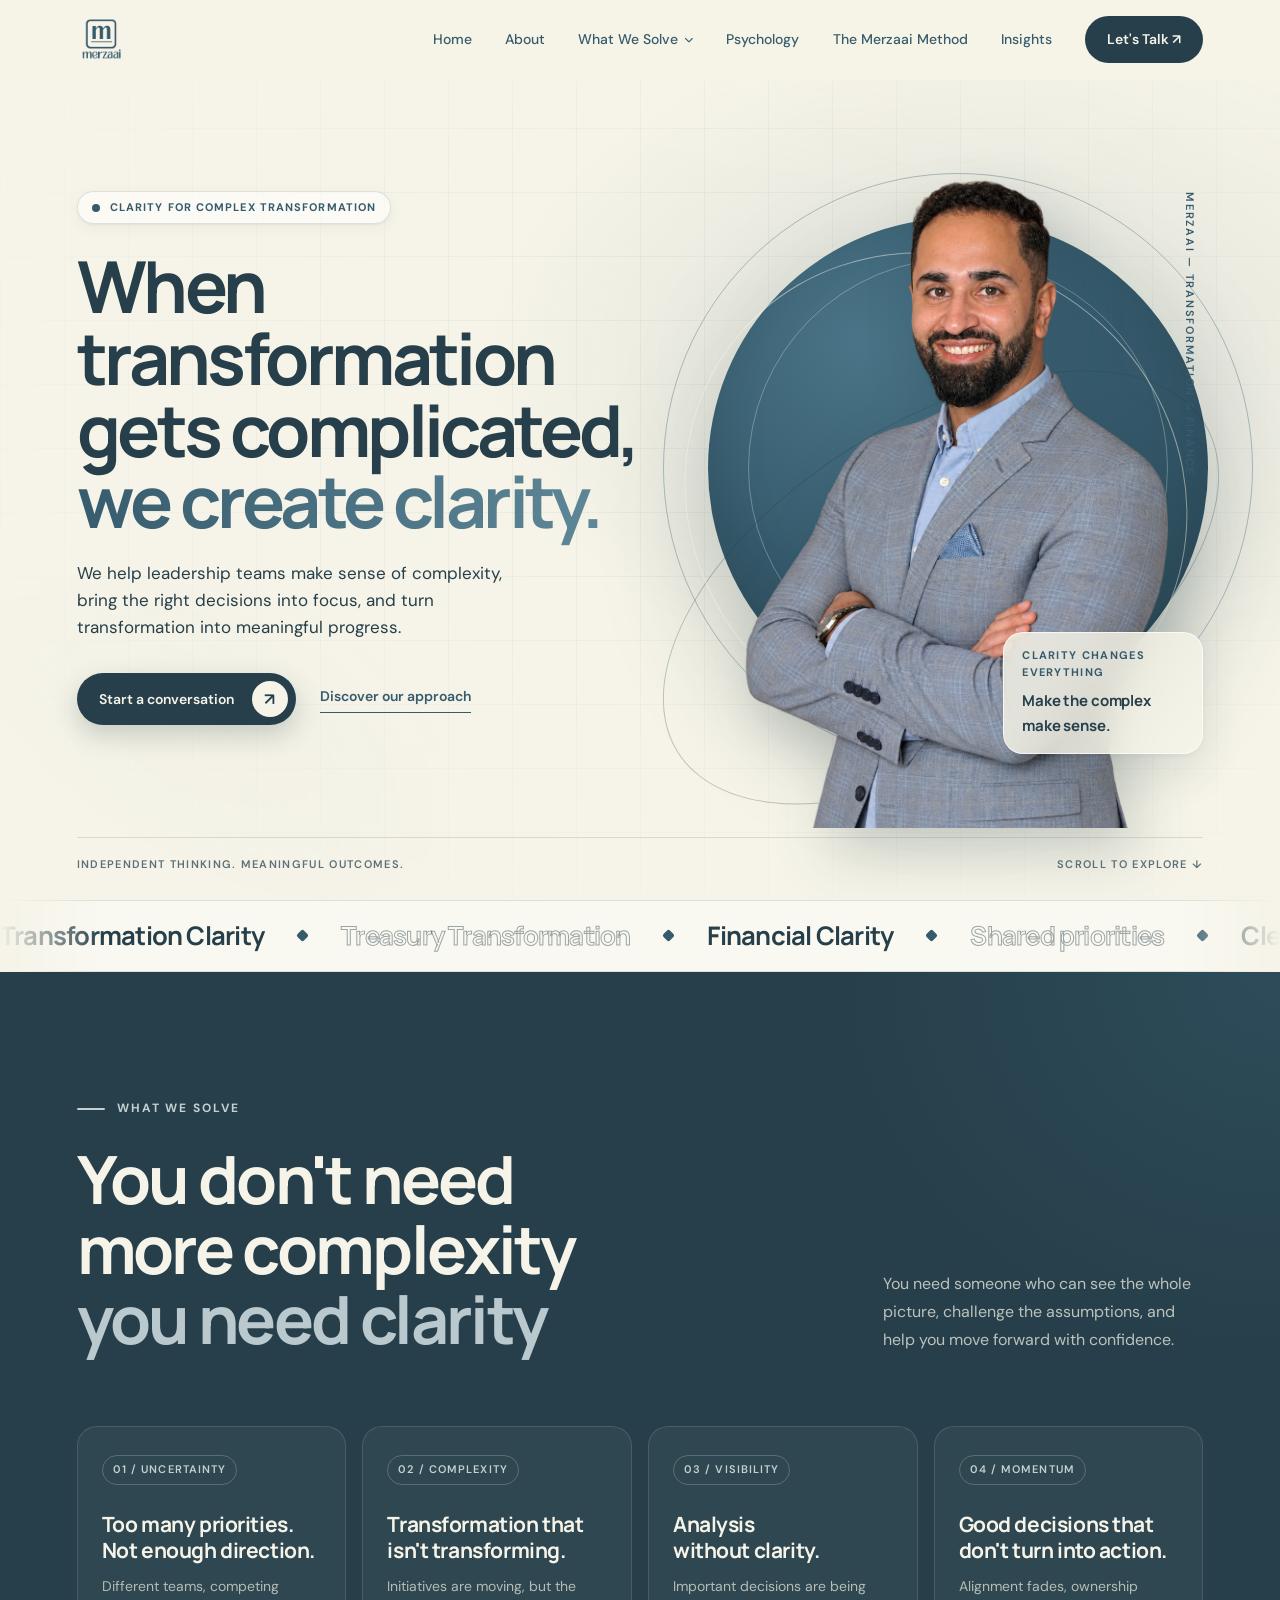
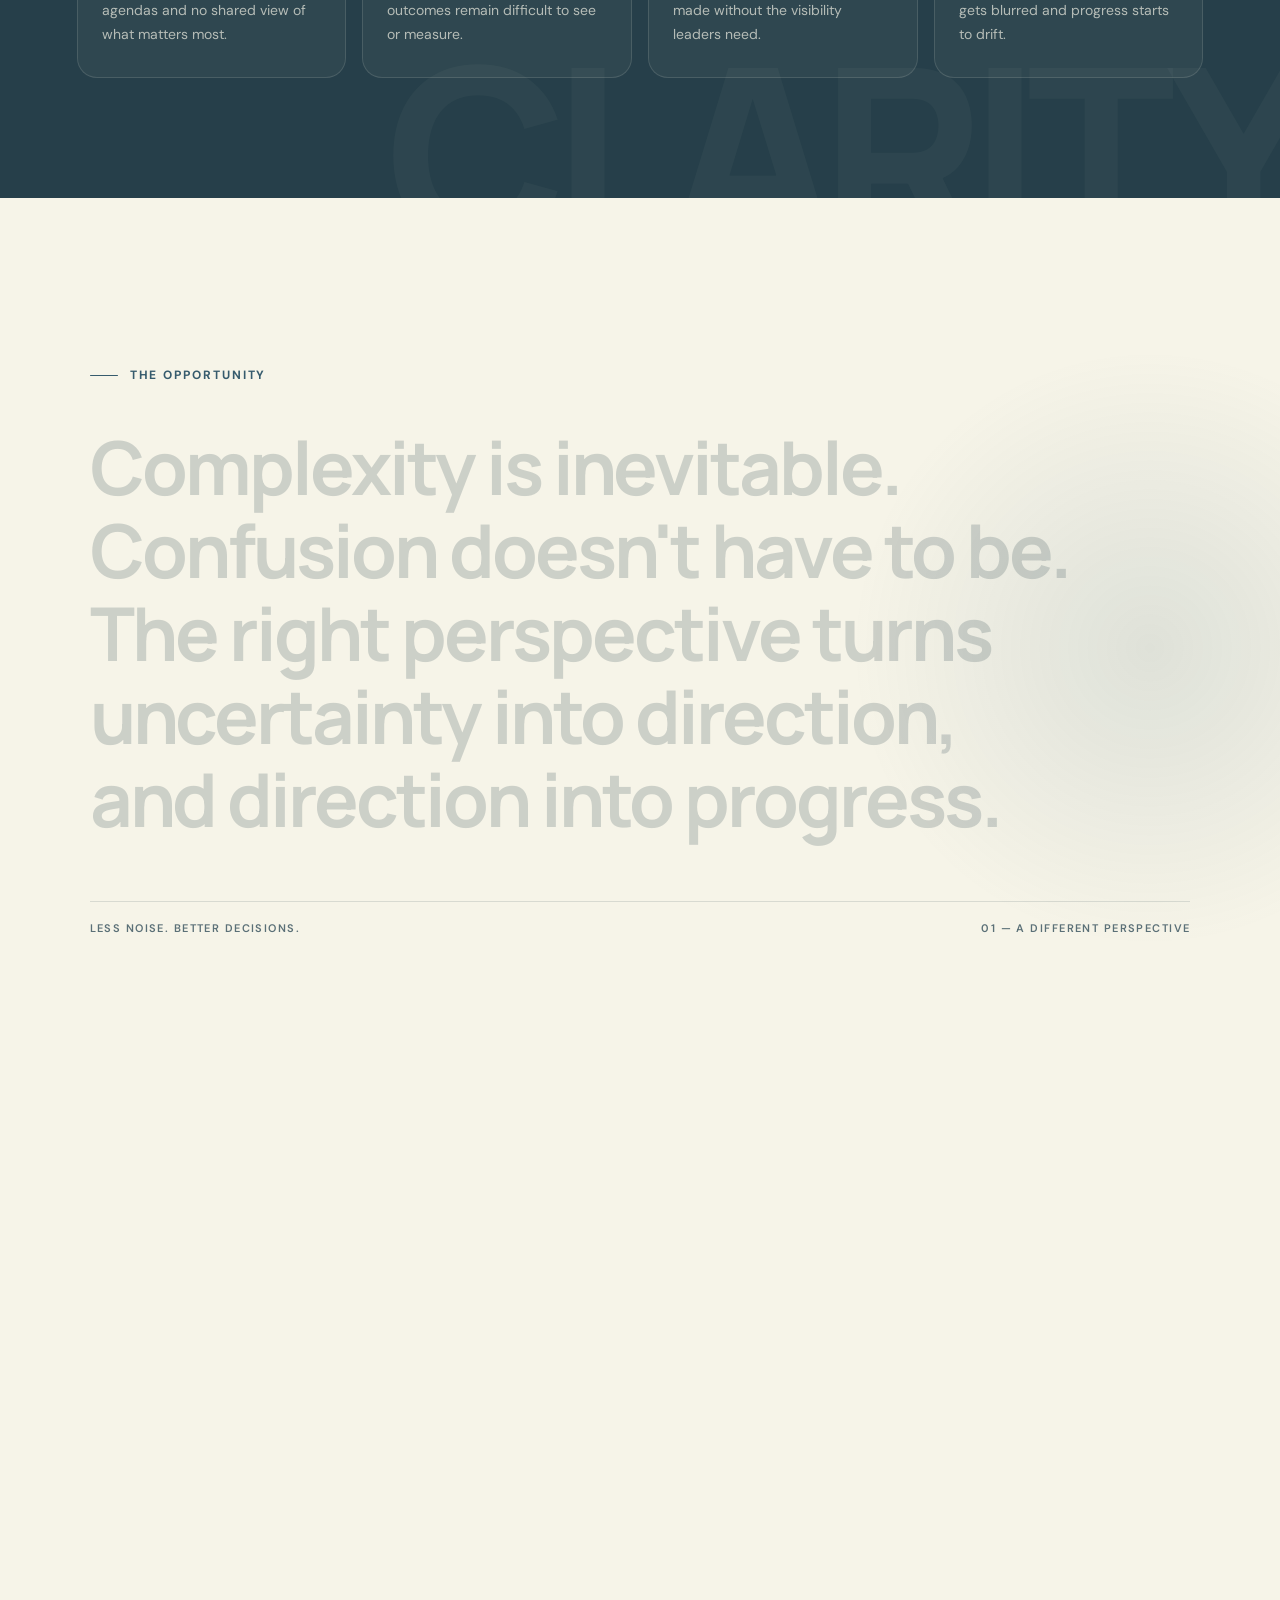
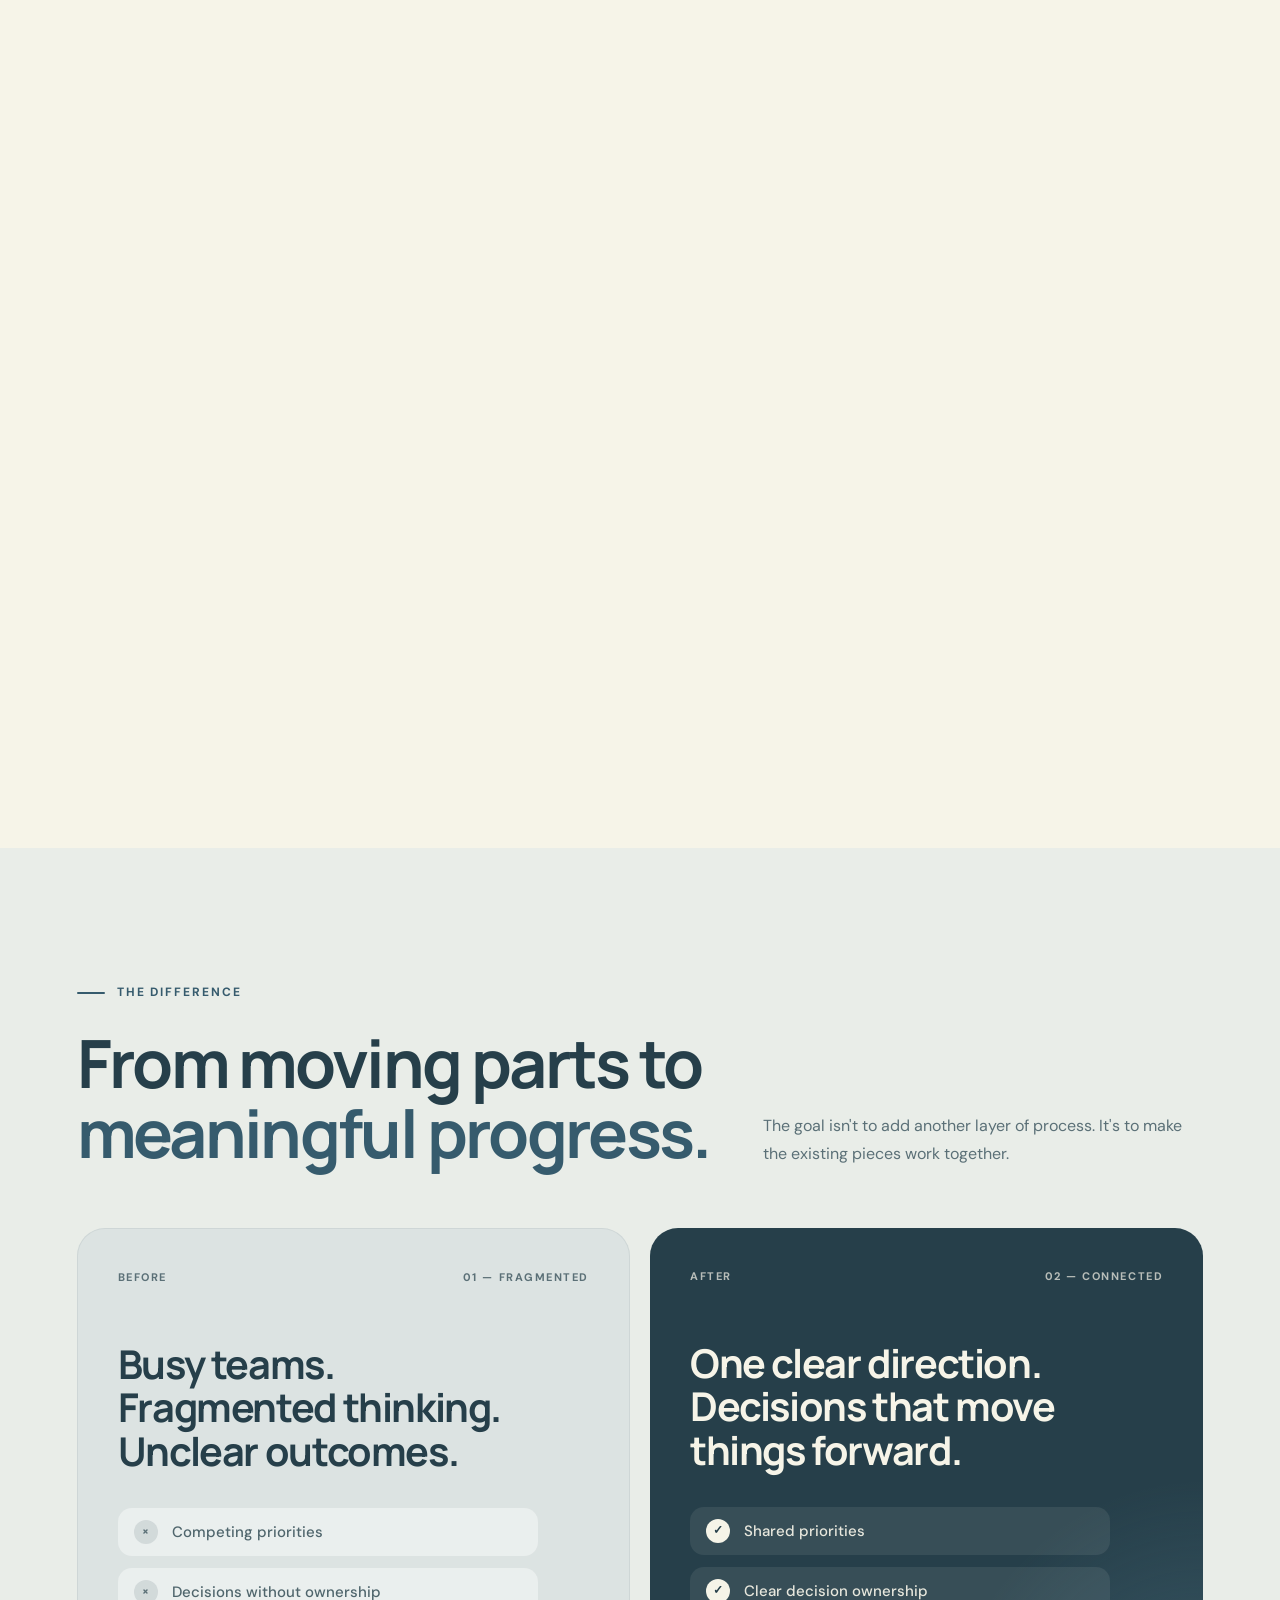
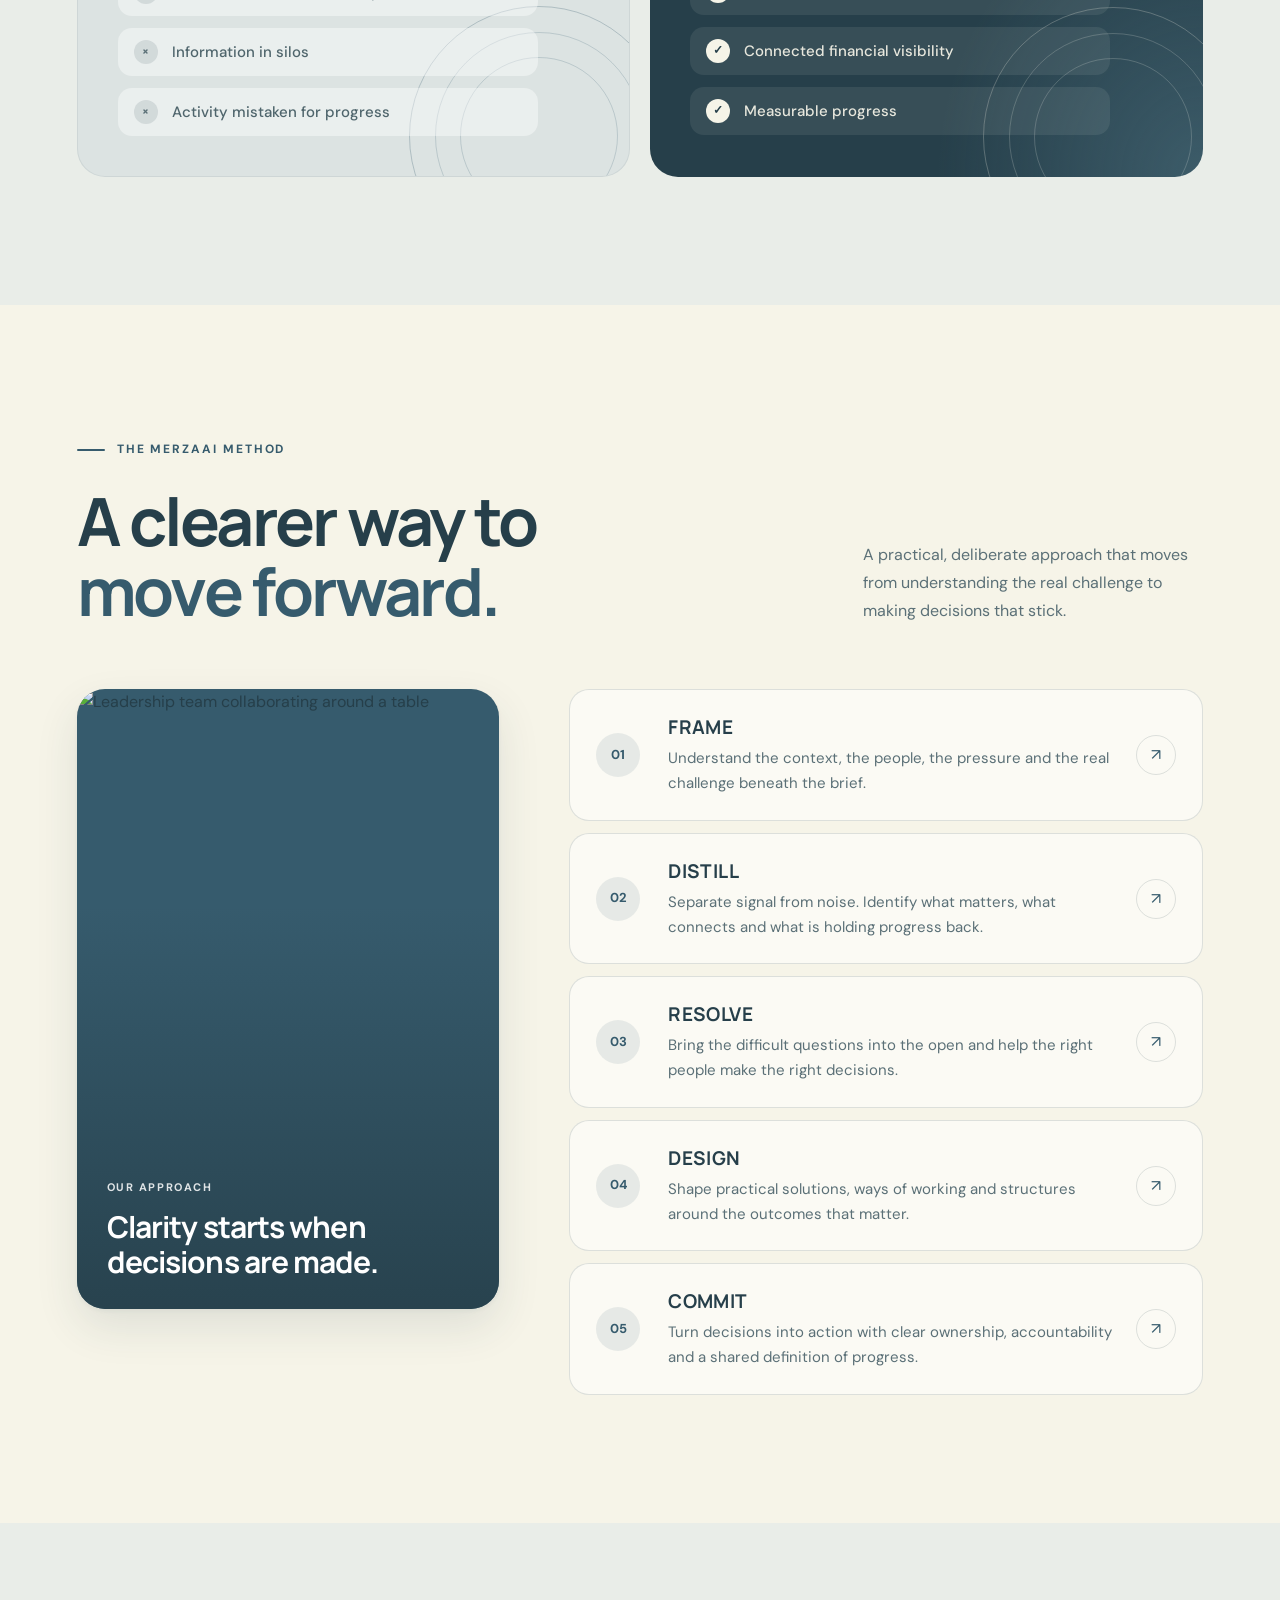
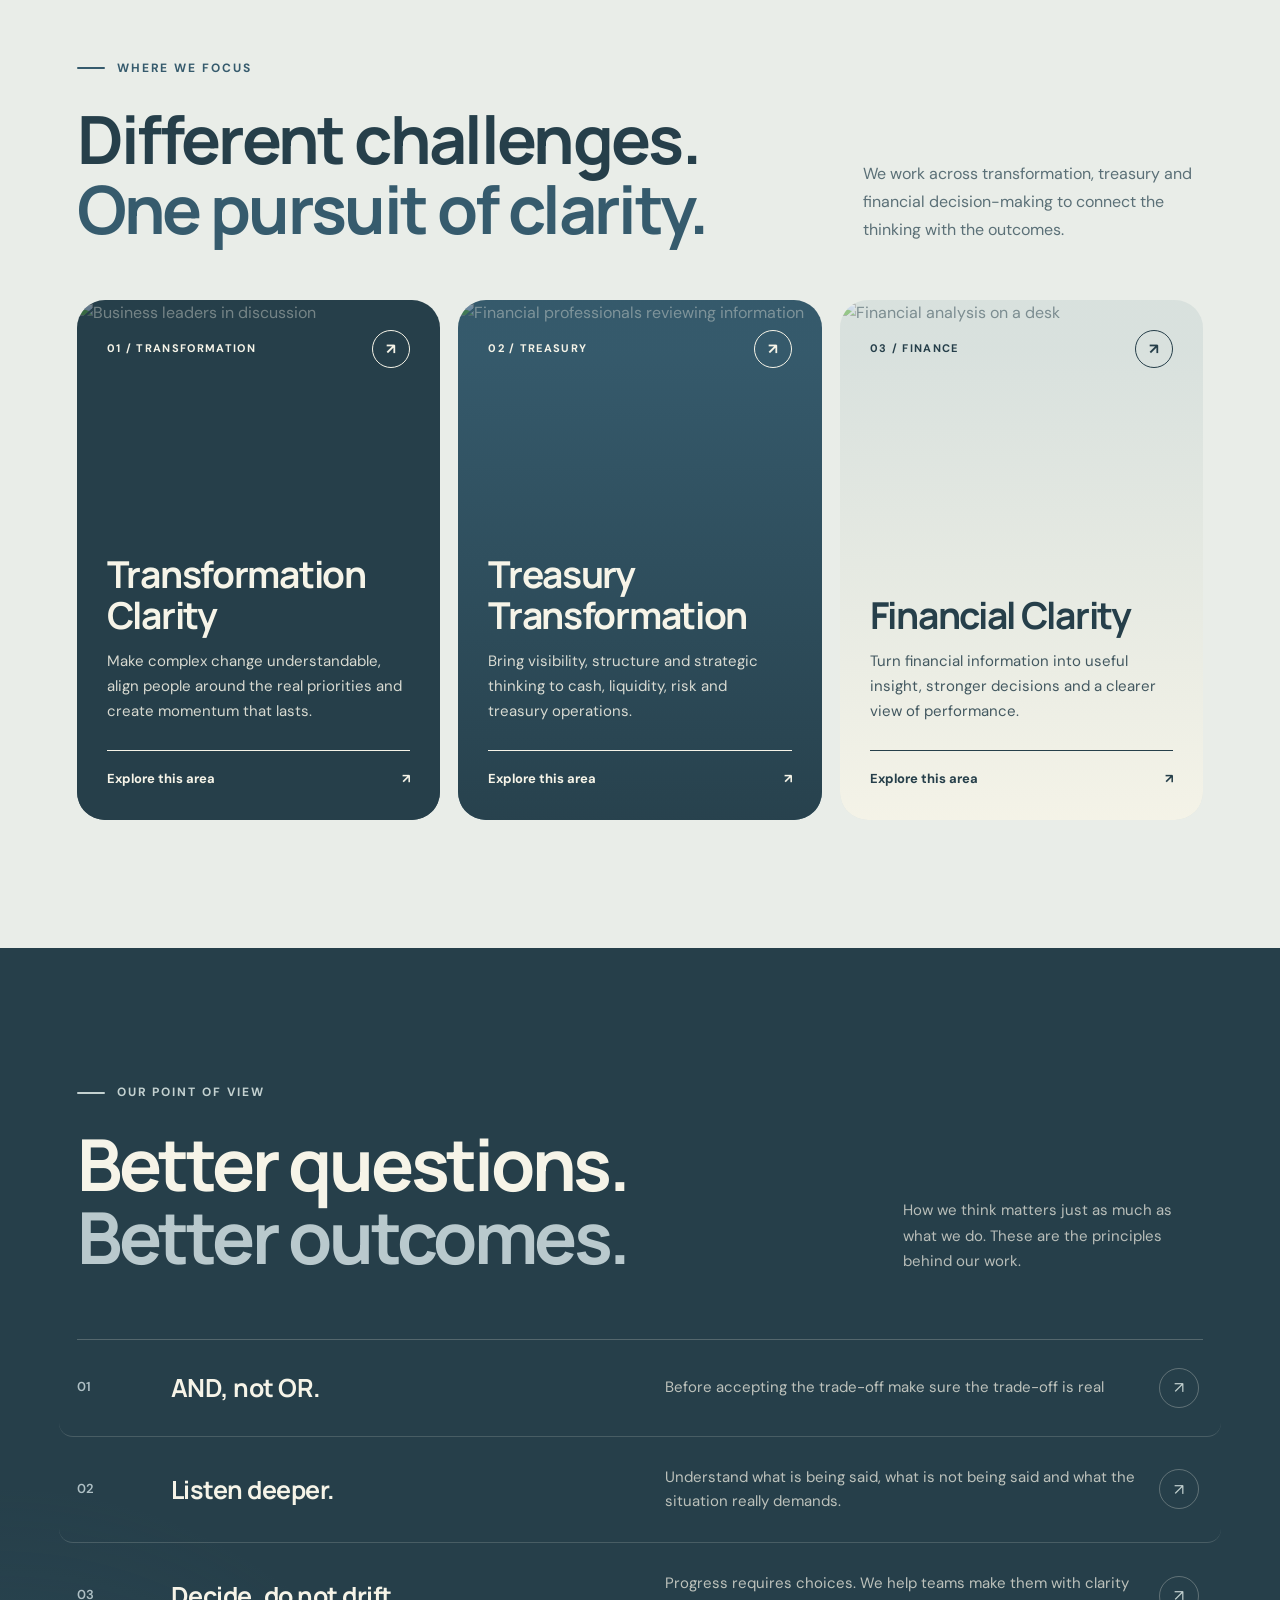
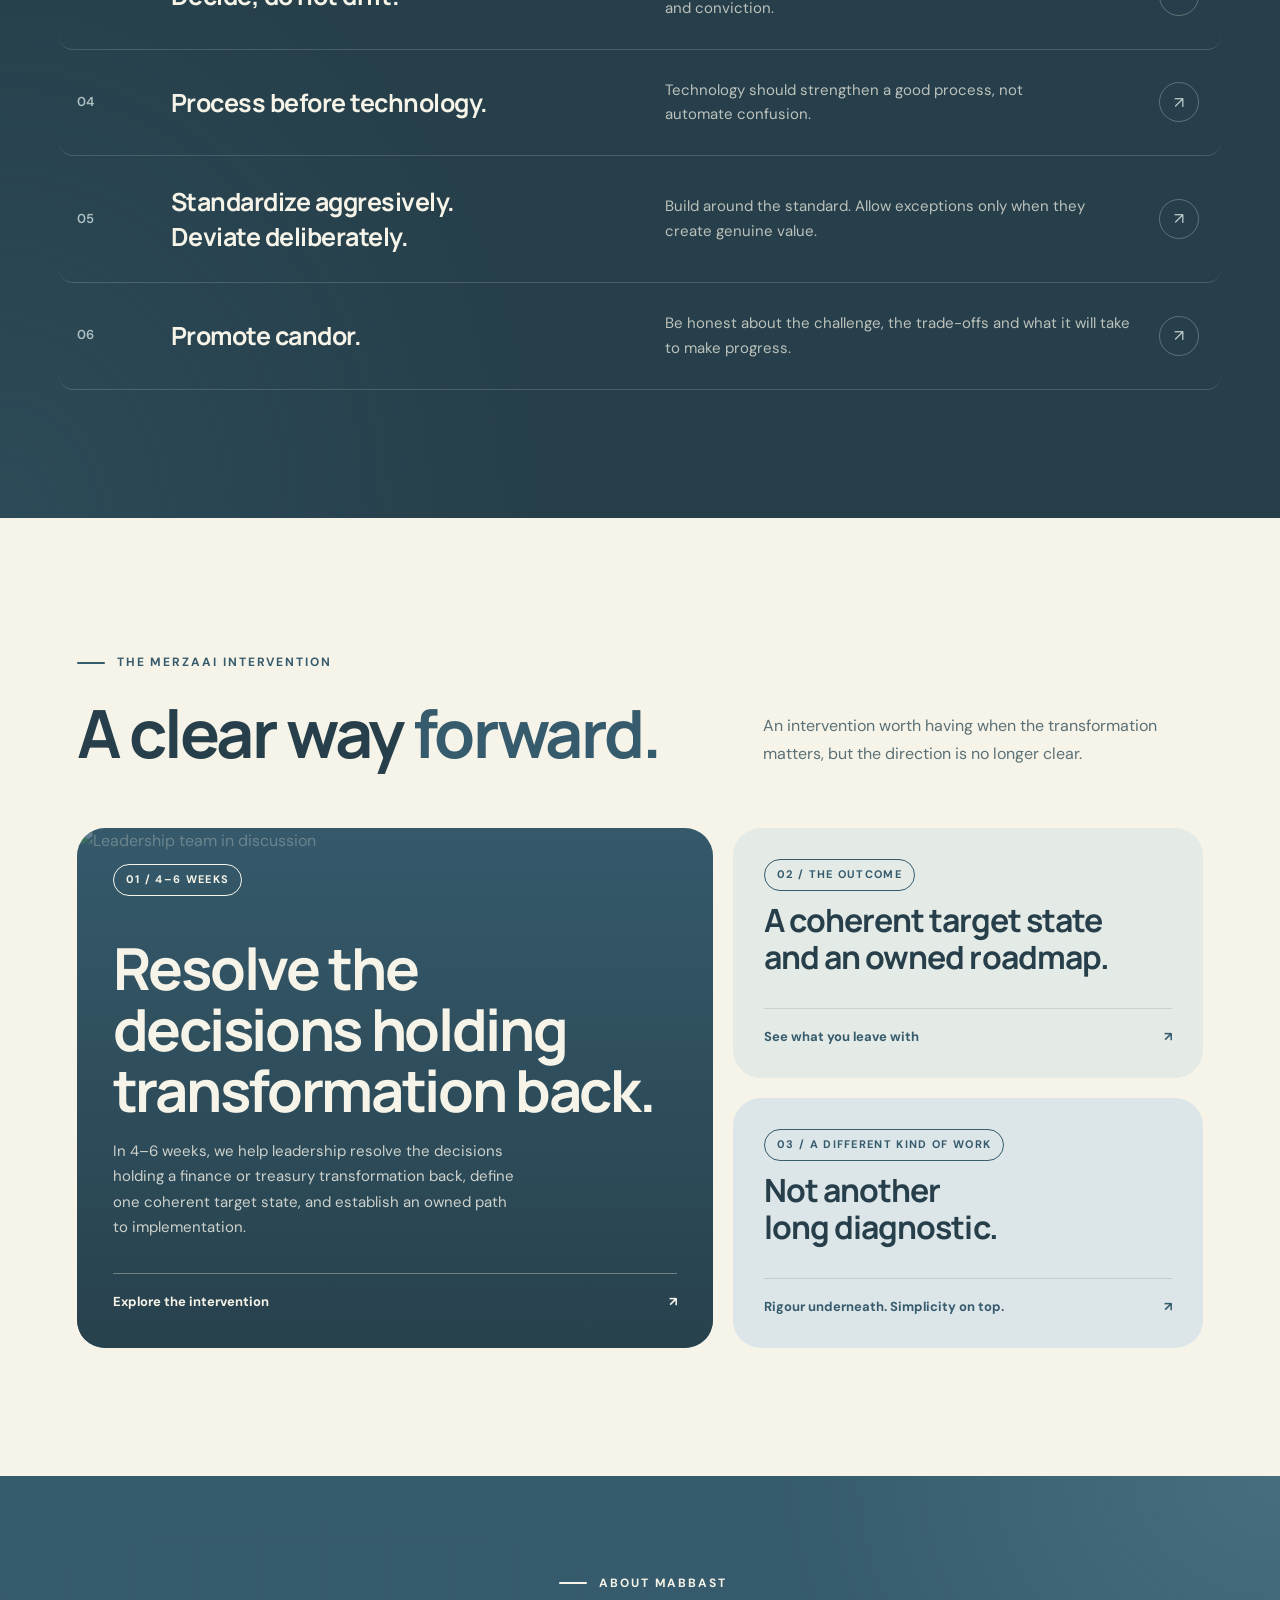
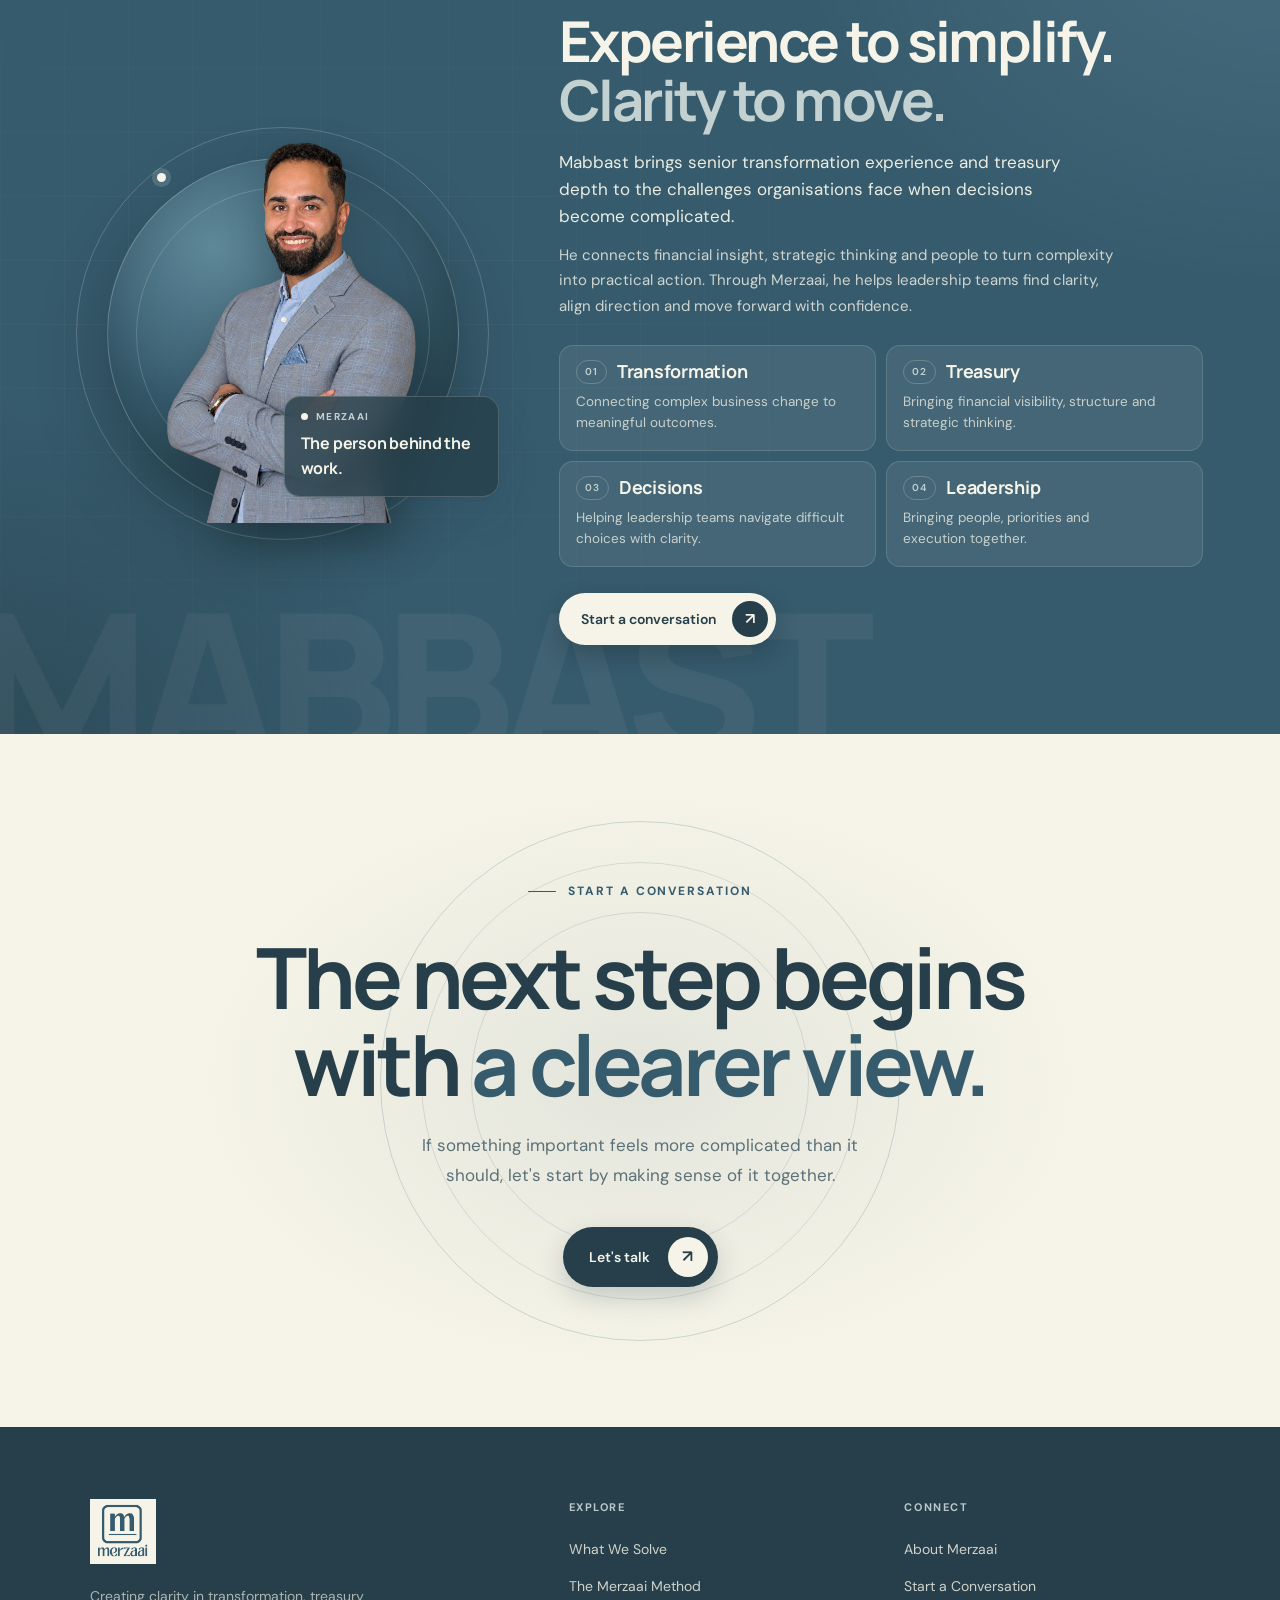
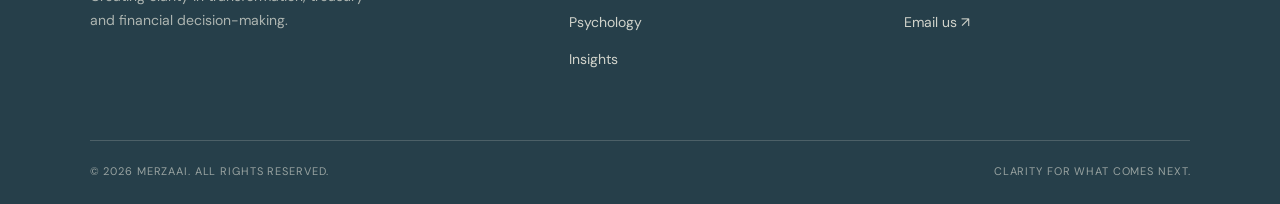
==== commit ad44eb4f: "Update Merzaai website" ====
--- a/index.html
+++ b/index.html
@@ -15,6 +15,10 @@
 <script src="https://cdnjs.cloudflare.com/ajax/libs/gsap/3.12.5/ScrollTrigger.min.js"></script>
 <link rel="stylesheet" href="styles/index.css">
 
+<link rel="stylesheet" href="https://cdnjs.cloudflare.com/ajax/libs/font-awesome/6.5.2/css/all.min.css">
+
+<link rel="stylesheet" href="styles/nav-dropdown.css">
+
 
 <style>
 
@@ -26,23 +30,54 @@
 
 <div class="progress" id="progress"></div>
 
+
+
+
+
+
+
 <header class="header" id="header">
-  <a href="#home" class="brand" aria-label="Merzaai home">
+  <a href="index.html" class="brand" aria-label="Merzaai home">
     <img src="logo2.png" alt="Merzaai logo">
   </a>
 
   <button class="menu-toggle" aria-label="Toggle navigation" aria-expanded="false">☰</button>
 
-        <nav class="nav" id="mainNav">
-    <a href="index.html">Home</a>
-    <a href="about.html">About</a>
-    <a href="what-we-solve.html">What We Solve</a>
-    <a href="the-psychology-of-transformation.html">Psychology</a>
-    <a href="the-merzaai-method.html">The Merzaai Method</a>
-    <a href="insights.html">Insights</a>
-    <a href="contact.html" class="nav-cta">Let's Talk ↗</a>
+   <nav class="nav" id="mainNav">
+  <a href="index.html">Home</a>
+  <a href="about.html">About</a>
+
+  <div class="nav-drop">
+    <a href="what-we-solve.html" class="nav-drop-toggle" aria-haspopup="true">
+      What We Solve <i class="fa-solid fa-chevron-down nav-caret" aria-hidden="true"></i>
+    </a>
+    <div class="nav-drop-menu">
+      <a href="transformation-clarity.html">
+        <span class="nav-drop-ico"><i class="fa-solid fa-compass" aria-hidden="true"></i></span>
+        <span>
+          <strong>Transformation Clarity</strong>
+          <small>When change is busy but stuck</small>
+        </span>
+      </a>
+      <a href="treasury-transformation.html">
+        <span class="nav-drop-ico"><i class="fa-solid fa-building-columns" aria-hidden="true"></i></span>
+        <span>
+          <strong>Treasury Transformation</strong>
+          <small>When the operating model needs to catch up</small>
+        </span>
+      </a>
+    </div>
+  </div>
+
+  <a href="the-psychology-of-transformation.html">Psychology</a>
+  <a href="the-merzaai-method.html">The Merzaai Method</a>
+  <a href="insights.html">Insights</a>
+  <a href="contact.html" class="nav-cta">Let's Talk ↗</a>
 </nav>
 </header>
+
+
+
 
 <main>
 
@@ -65,8 +100,8 @@
     </p>
 
     <div class="hero-actions">
-      <a href="#contact" class="primary-button">Start a conversation <span>↗</span></a>
-      <a href="#method" class="hero-secondary">Discover our approach</a>
+      <a href="contact.html" class="primary-button">Start a conversation <span>↗</span></a>
+      <a href="the-merzaai-method.html" class="hero-secondary">Discover our approach</a>
     </div>
   </div>
 
@@ -136,6 +171,9 @@
 @media (prefers-reduced-motion: reduce) {
   .marquee-track { animation: none; }
 }
+
+/* insight rows are now links */
+a.insight-bottom { color: inherit; text-decoration: none; }
 </style>
 
 <!-- MARQUEE STRIP -->
@@ -368,7 +406,7 @@
         <div class="expertise-copy">
           <h3>Transformation Clarity</h3>
           <p>Make complex change understandable, align people around the real priorities and create momentum that lasts.</p>
-          <a href="#contact" class="expertise-link">Explore this area <span>↗</span></a>
+          <a href="transformation-clarity.html" class="expertise-link">Explore this area <span>↗</span></a>
         </div>
       </article>
 
@@ -383,7 +421,7 @@
         <div class="expertise-copy">
           <h3>Treasury Transformation</h3>
           <p>Bring visibility, structure and strategic thinking to cash, liquidity, risk and treasury operations.</p>
-          <a href="#contact" class="expertise-link">Explore this area <span>↗</span></a>
+          <a href="treasury-transformation.html" class="expertise-link">Explore this area <span>↗</span></a>
         </div>
       </article>
 
@@ -398,7 +436,7 @@
         <div class="expertise-copy">
           <h3>Financial Clarity</h3>
           <p>Turn financial information into useful insight, stronger decisions and a clearer view of performance.</p>
-          <a href="#contact" class="expertise-link">Explore this area <span>↗</span></a>
+          <a href="what-we-solve.html" class="expertise-link">Explore this area <span>↗</span></a>
         </div>
       </article>
     </div>
@@ -498,10 +536,10 @@
             or treasury transformation back, define one coherent target state, and
             establish an owned path to implementation.
           </p>
-          <div class="insight-bottom">
+          <a class="insight-bottom" href="transformation-clarity.html#approach">
             <span>Explore the intervention</span>
             <span>↗</span>
-          </div>
+          </a>
         </div>
       </article>
 
@@ -510,10 +548,10 @@
           <div class="insight-type">02 / The outcome</div>
           <div>
             <h3>A coherent target state and an owned roadmap.</h3>
-            <div class="insight-bottom">
+            <a class="insight-bottom" href="transformation-clarity.html">
               <span>See what you leave with</span>
               <span>↗</span>
-            </div>
+            </a>
           </div>
         </article>
 
@@ -521,10 +559,10 @@
           <div class="insight-type">03 / A different kind of work</div>
           <div>
             <h3>Not another long diagnostic.</h3>
-            <div class="insight-bottom">
+            <a class="insight-bottom" href="the-merzaai-method.html">
               <span>Rigour underneath. Simplicity on top.</span>
               <span>↗</span>
-            </div>
+            </a>
           </div>
         </article>
       </div>
@@ -583,7 +621,7 @@
         </div>
 
         <div class="mb-cta-row" data-mb style="--i:8">
-          <a href="#contact" class="mb-cta">Start a conversation <span>↗</span></a>
+          <a href="contact.html" class="mb-cta">Start a conversation <span>↗</span></a>
         </div>
       </div>
 
@@ -621,7 +659,7 @@
     If something important feels more complicated than it should,
     let's start by making sense of it together.
   </p>
-  <a href="mailto:hello@merzaai.com" class="primary-button">
+  <a href="contact.html" class="primary-button">
     Let's talk <span>↗</span>
   </a>
 </section>
@@ -648,7 +686,7 @@
 <footer class="footer">
   <div class="footer-main">
     <div class="footer-brand">
-  <a href="#home" aria-label="Merzaai home">
+  <a href="index.html" aria-label="Merzaai home">
     <img src="./logo2.png" alt="Merzaai logo">
   </a>
   <p>
@@ -658,16 +696,16 @@
 
     <div class="footer-column">
       <small>Explore</small>
-      <a href="#recognition">What We Solve</a>
-      <a href="#method">The Merzaai Method</a>
-      <a href="#expertise">Expertise</a>
-      <a href="#insights">Insights</a>
+      <a href="what-we-solve.html">What We Solve</a>
+      <a href="the-merzaai-method.html">The Merzaai Method</a>
+      <a href="the-psychology-of-transformation.html">Psychology</a>
+      <a href="insights.html">Insights</a>
     </div>
 
     <div class="footer-column">
       <small>Connect</small>
-      <a href="#about">About Merzaai</a>
-      <a href="#contact">Start a Conversation</a>
+      <a href="about.html">About Merzaai</a>
+      <a href="contact.html">Start a Conversation</a>
       <a href="mailto:hello@merzaai.com">Email us ↗</a>
     </div>
   </div>
--- a/styles/index.css
+++ b/styles/index.css
@@ -934,7 +934,7 @@
   .container { width: 88%; }
   .header { height: 72px; padding-inline: 6%; }
   .header.scrolled { height: 64px; }
-  .brand img { width: 125px; }
+  .brand img { width: 50px; }
   .menu-toggle { display: block; }
 
   .nav {
--- a/styles/nav-dropdown.css
+++ b/styles/nav-dropdown.css
@@ -0,0 +1,136 @@
+@import url("https://cdnjs.cloudflare.com/ajax/libs/font-awesome/6.5.2/css/all.min.css");
+
+
+.nav-drop { position: relative; }
+
+.nav .nav-drop-toggle { display: inline-flex; align-items: center; gap: 6px; }
+.nav-caret { font-size: 9px; transition: transform .3s var(--ease); }
+.nav-drop:hover .nav-caret,
+.nav-drop:focus-within .nav-caret { transform: rotate(180deg); }
+
+/* keeps the menu open while the mouse moves down to it */
+.nav-drop::after {
+  content: ""; position: absolute; left: 0; right: 0; top: 100%; height: 14px;
+}
+
+.nav-drop-menu {
+  position: absolute; z-index: 120;
+  top: calc(100% + 12px); left: 50%;
+  width: 280px; padding: 6px;
+  background: #fff;
+  border: 1px solid var(--line);
+  border-radius: 16px;
+  box-shadow: 0 16px 40px rgba(38,63,74,.12);
+  opacity: 0; visibility: hidden;
+  transform: translate(-50%, 6px);
+  transition: opacity .2s, transform .25s var(--ease), visibility .2s;
+}
+.nav-drop:hover .nav-drop-menu,
+.nav-drop:focus-within .nav-drop-menu {
+  opacity: 1; visibility: visible;
+  transform: translate(-50%, 0);
+}
+
+.nav .nav-drop-menu a {
+  display: flex; align-items: center; gap: 12px;
+  padding: 10px 12px;
+  border-radius: 10px;
+  white-space: normal;
+  transition: background .2s;
+}
+.nav .nav-drop-menu a::after { display: none; }
+.nav .nav-drop-menu a:hover { background: var(--mist); }
+
+.nav-drop-ico {
+  flex: none;
+  width: 34px; height: 34px;
+  display: grid; place-items: center;
+  border-radius: 9px;
+  background: var(--mist);
+  color: var(--primary);
+  font-size: 14px;
+  transition: background .2s, color .2s;
+}
+.nav .nav-drop-menu a:hover .nav-drop-ico { background: var(--primary); color: #fff; }
+
+.nav-drop-menu strong {
+  display: block;
+  color: var(--third);
+  font: 600 14px/1.3 var(--serif);
+}
+.nav-drop-menu small {
+  display: block; margin-top: 2px;
+  color: var(--muted);
+  font-size: 12px; font-weight: 400; line-height: 1.4;
+}
+
+
+@media (max-width: 768px) {
+
+  .nav.open .nav-drop {
+    width: 100%;
+  }
+
+  /* Parent link */
+  .nav.open .nav-drop-toggle {
+    display: block;
+    width: 100%;
+  }
+
+  /* Hide dropdown arrow on mobile */
+  .nav.open .nav-caret {
+    display: none;
+  }
+
+  /* Always display submenu */
+  .nav.open .nav-drop-menu {
+    position: static;
+    width: 100%;
+    margin: 8px 0 12px 8px;
+    padding: 4px 0 4px 16px;
+
+    background: none;
+    border: none;
+    border-left: 2px solid var(--line);
+    border-radius: 0;
+    box-shadow: none;
+
+    opacity: 1;
+    visibility: visible;
+    transform: none;
+    max-height: none;
+    overflow: visible;
+  }
+
+  /* Subpage links */
+  .nav.open .nav-drop-menu a {
+    display: flex;
+    align-items: center;
+    gap: 10px;
+    padding: 9px 0;
+    background: none;
+  }
+
+  .nav.open .nav-drop-menu a:hover {
+    background: none;
+  }
+
+  /* Smaller icons */
+  .nav.open .nav-drop-ico {
+    width: 28px;
+    height: 28px;
+    font-size: 11px;
+  }
+
+  .nav.open .nav-drop-menu strong {
+    font-size: 13px;
+  }
+
+  .nav.open .nav-drop-menu small {
+    font-size: 11px;
+  }
+
+  .nav.open .nav-drop::after {
+    display: none;
+  }
+}
